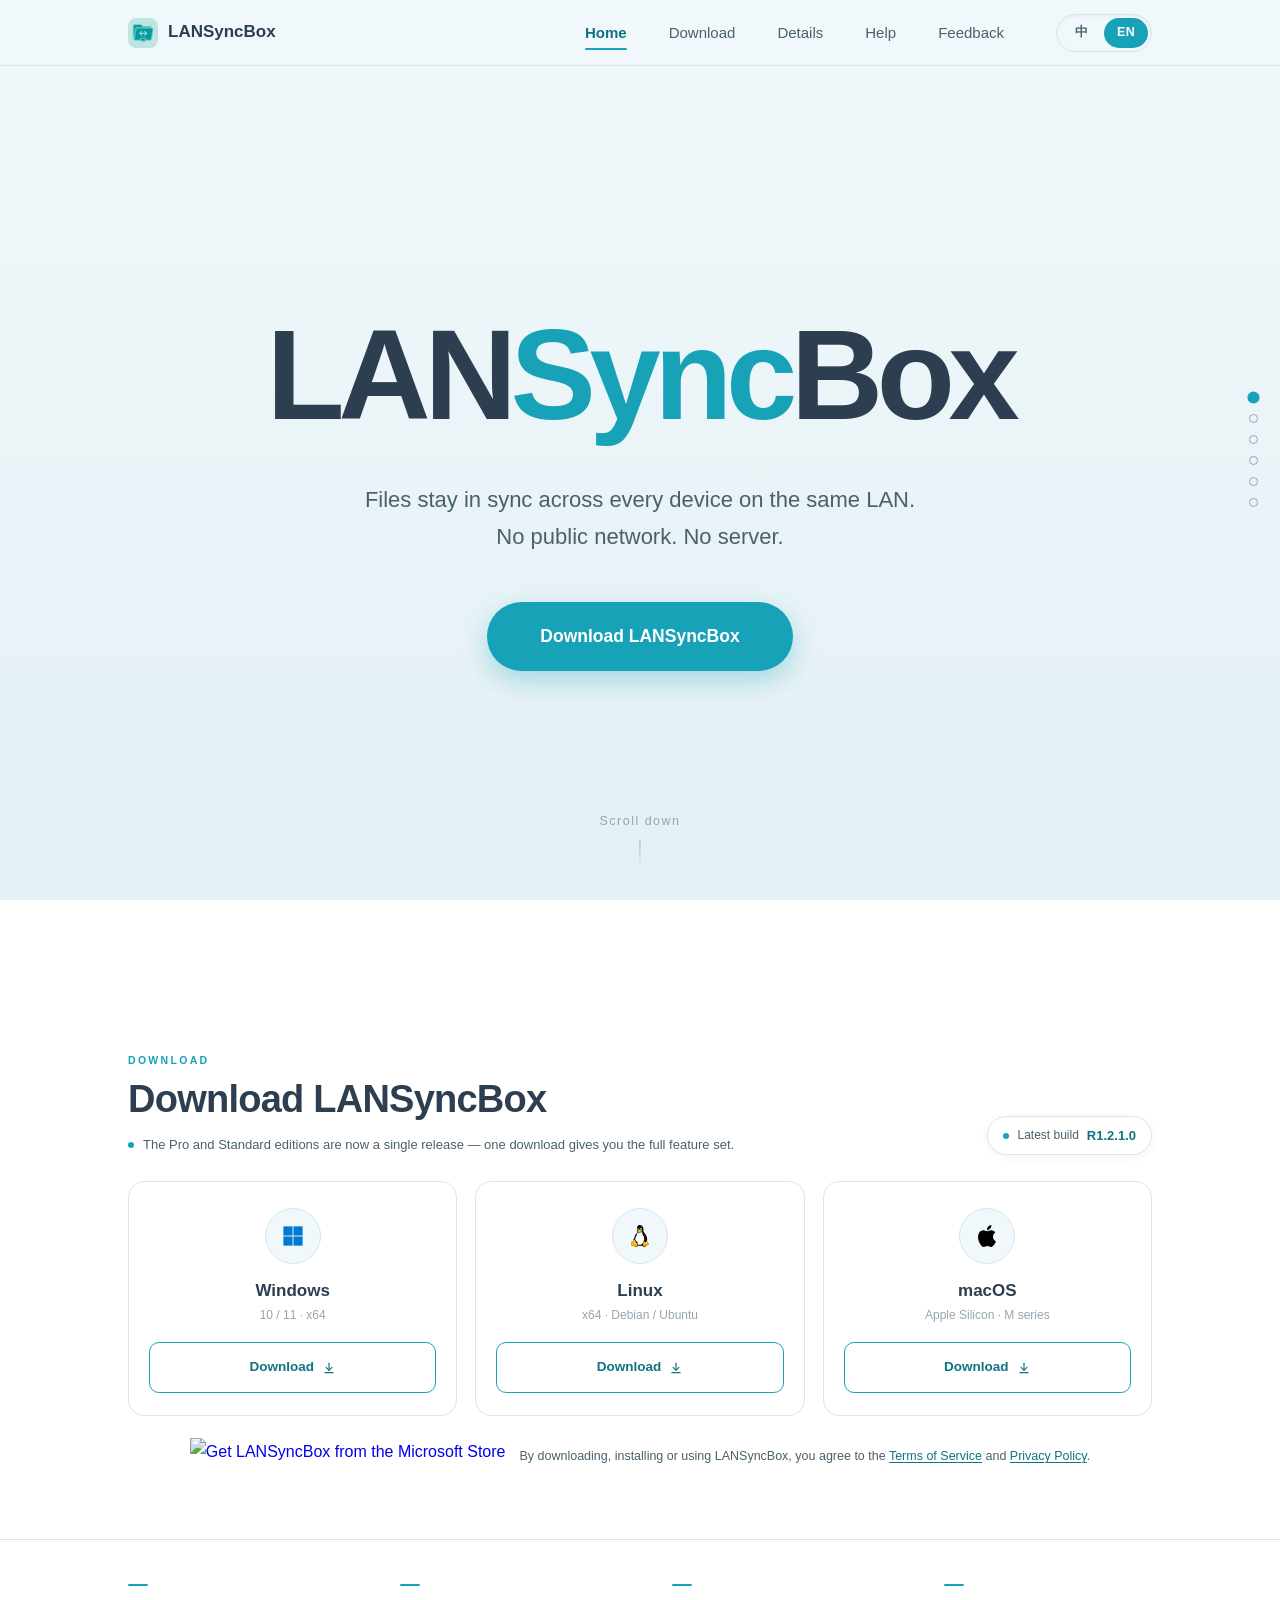
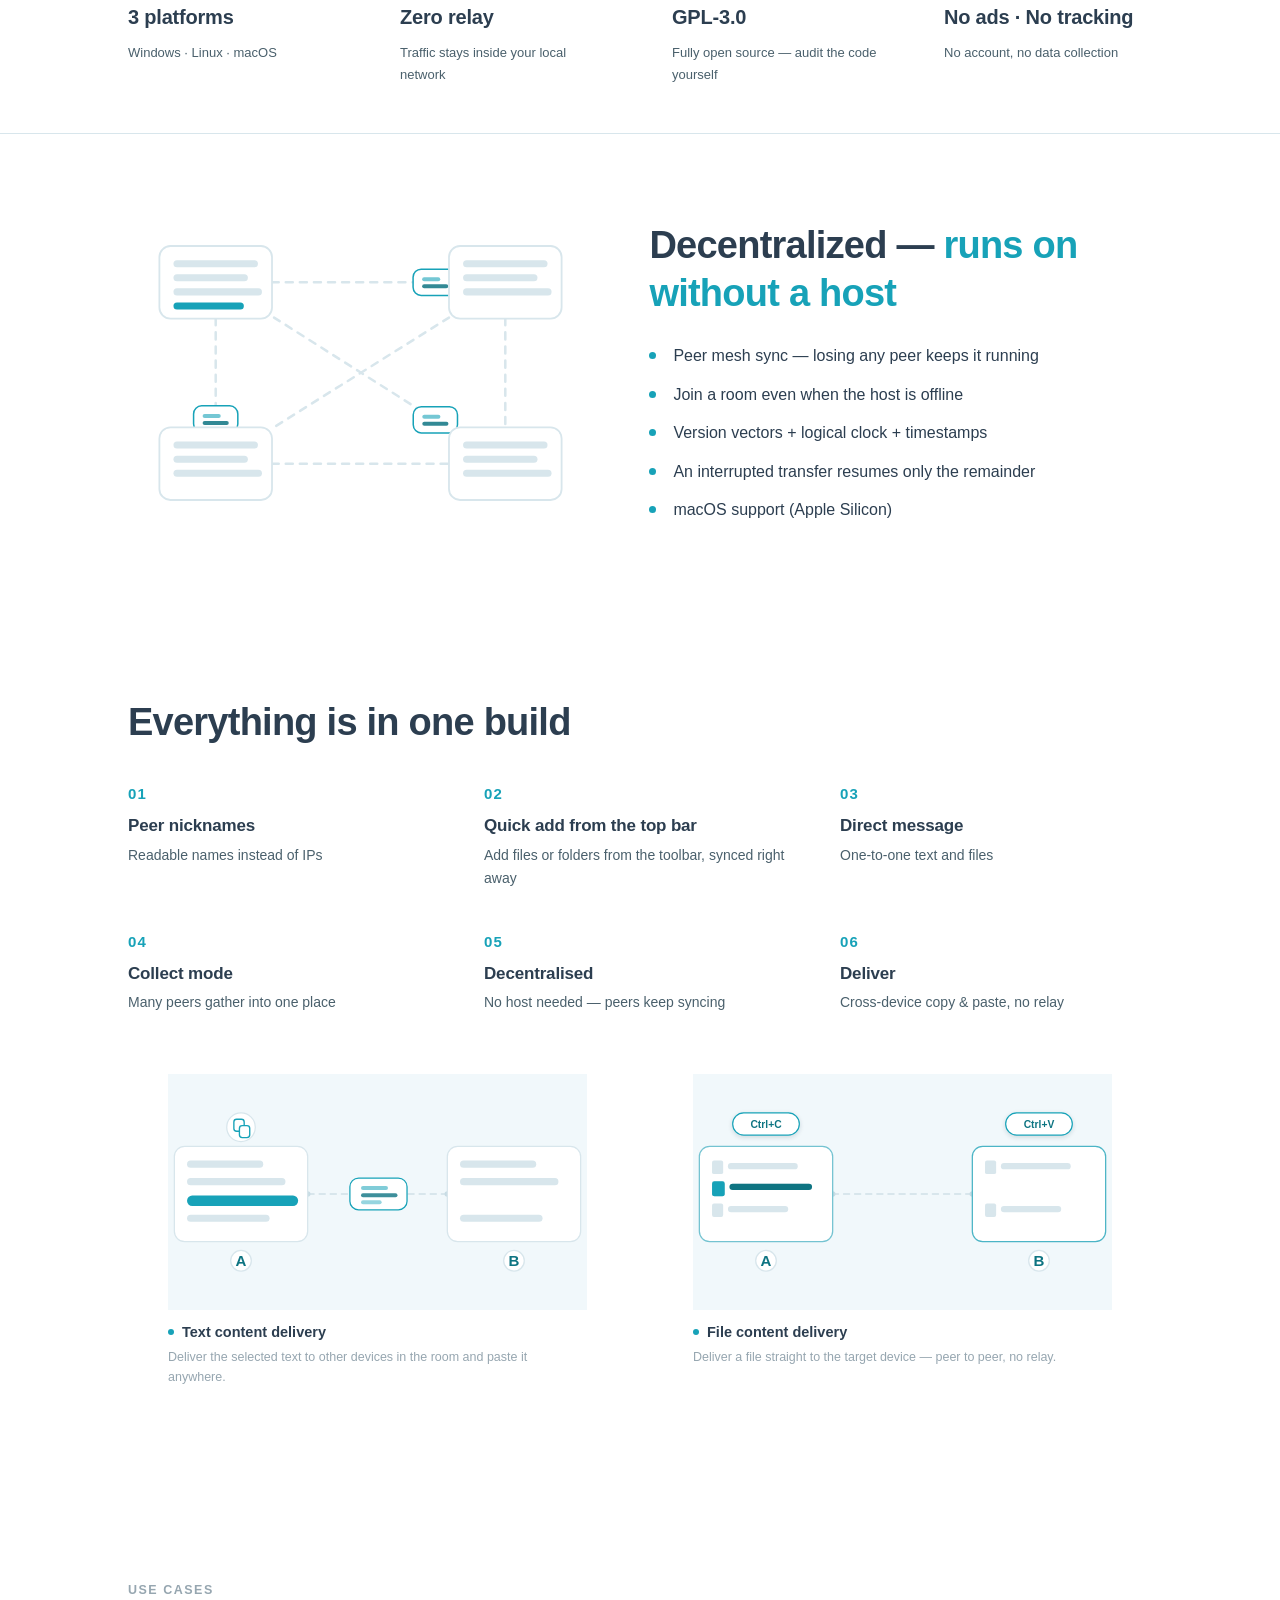
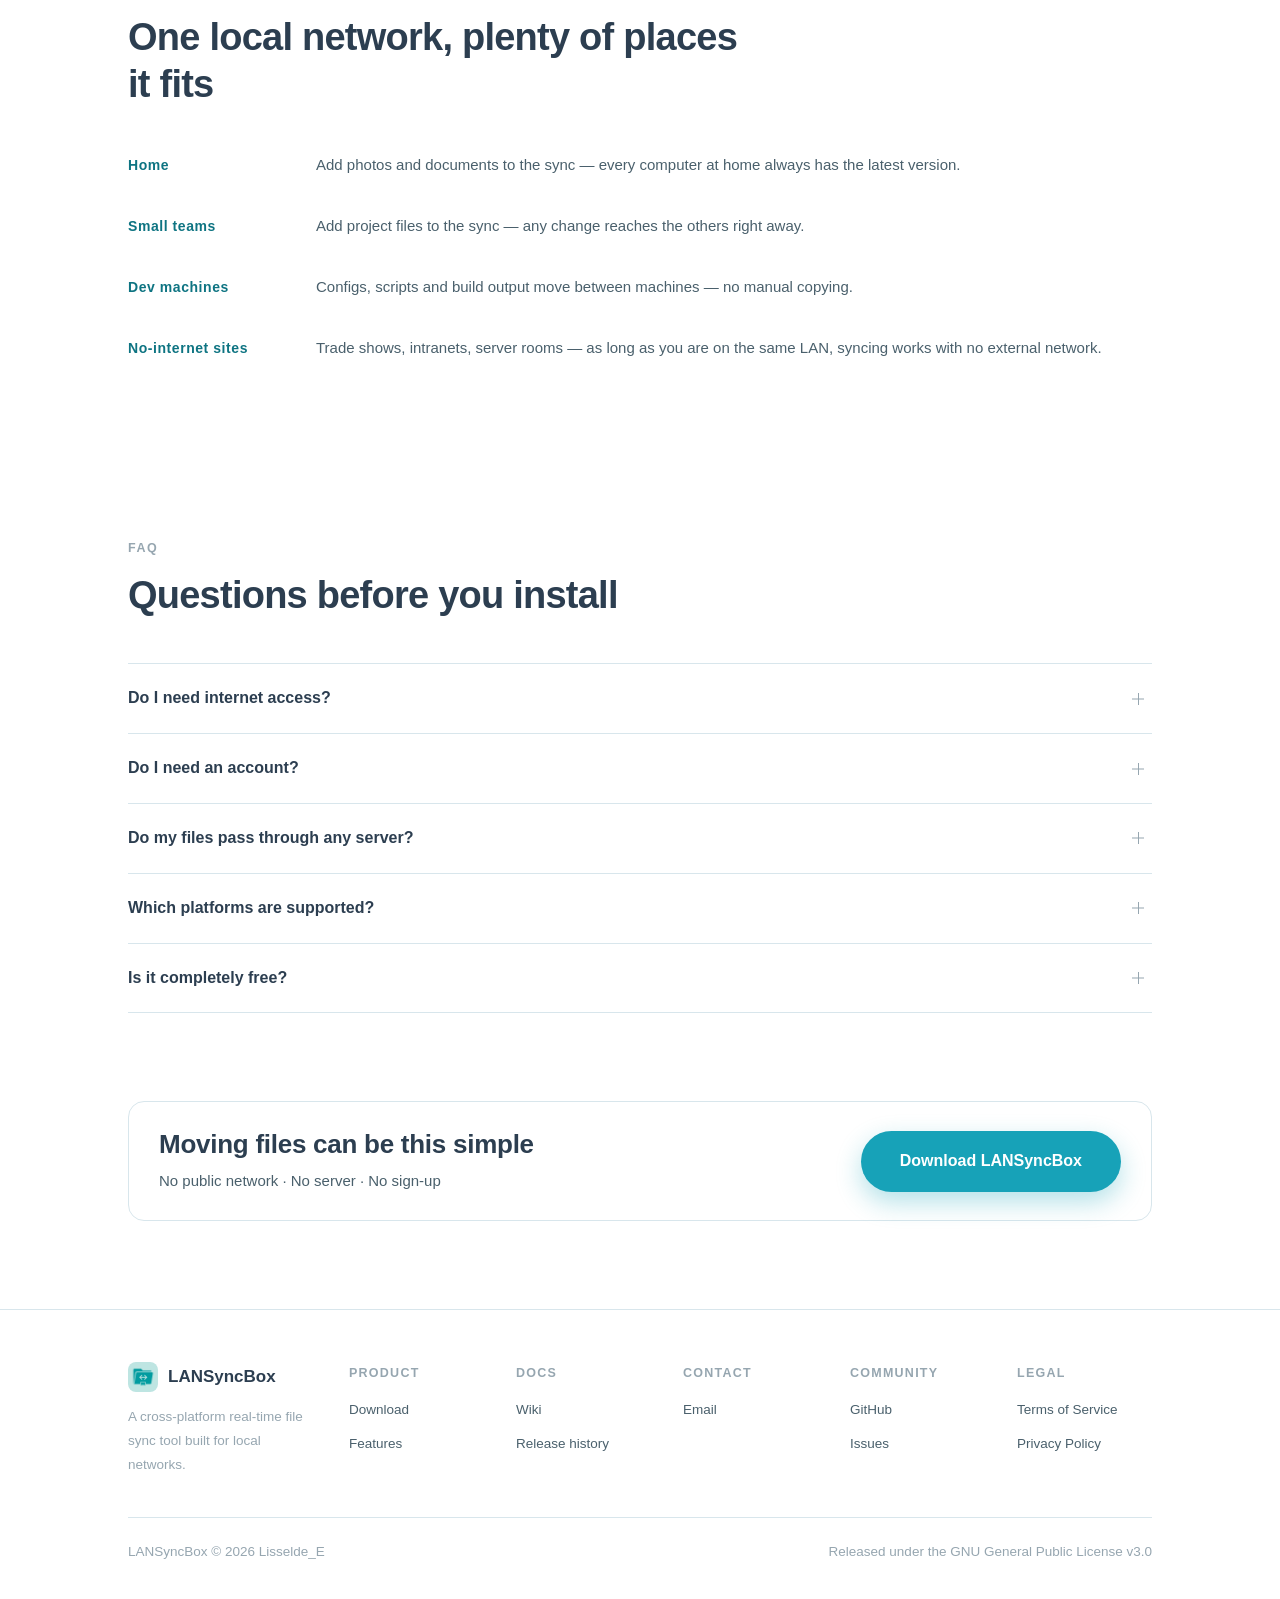
==== index.html @ 6b18f849 "26.11.2.1" ====
<!DOCTYPE html>
<html lang="zh-CN">
<head>
    <meta charset="UTF-8">
    <meta name="viewport" content="width=device-width, initial-scale=1.0">
    <title>LANSyncBox · 局域网文件实时同步工具</title>
    <meta name="description" content="LANSyncBox 是一款跨平台、专为局域网设计的文件实时同步工具。">
    <link rel="icon" href="assets/images/icon/lansyncbox.ico" type="image/x-icon">
    <link rel="stylesheet" href="assets/css/style.css?v=26.11.2.1">
    <script>
        // 单文件语言入口：?lang= > localStorage > 浏览器语言。
        // 只登记语言，不改地址栏、不做任何跳转 —— 一次请求直接出界面。
        (function () {
            var m = (window.location.search || '').match(/[?&]lang=(zh-cn|en)(?:&|$)/i);
            var lang = m ? m[1].toLowerCase() : '';
            if (!lang) { try { lang = localStorage.getItem('site-lang') || ''; } catch (e) { } }
            if (lang !== 'zh-cn' && lang !== 'en') {
                var nav = (navigator.language || navigator.userLanguage || '').toLowerCase();
                lang = nav.indexOf('zh') === 0 ? 'zh-cn' : 'en';
            }
            try { localStorage.setItem('site-lang', lang); } catch (e) { }
        })();
    </script>
    <noscript><style>
        /* 脚本不可用时加载层无法自行淡出，直接隐藏，避免整页被盖住（fail-open） */
        .page-loader { display: none !important; }
    </style></noscript>
    <style>
        /* ---------- 页面加载动画（自作者主页移植，配色改为本站） ---------- */
        .page-loader {
            position: fixed; top: 0; left: 0; width: 100%; height: 100%;
            background: linear-gradient(180deg, #F1F8FB 0%, #E4F0F4 100%);
            display: flex; flex-direction: column; align-items: center; justify-content: center;
            z-index: 9999;
            transition: opacity .4s ease, visibility .4s ease;
        }
        .page-loader.fade-out { opacity: 0; visibility: hidden; pointer-events: none; }
        /* 平行四边形扫描条 */
        .loader-scanner {
            width: 80px; height: 8px; background: #D8E6EC;
            transform: skewX(-20deg); border-radius: 2px;
            position: relative; overflow: hidden;
            box-shadow: 0 0 10px rgba(23, 162, 184, .12);
        }
        .loader-scanner::before {
            content: ''; position: absolute; top: 0; left: 0; width: 30%; height: 100%;
            background: linear-gradient(90deg, transparent 0%, #17A2B8 50%, transparent 100%);
            animation: loaderScan 1.2s ease-in-out infinite;
        }
        /* 拖尾线条 */
        .loader-trails { display: flex; gap: 4px; margin-top: 6px; transform: skewX(-20deg); }
        .loader-trail {
            width: 12px; height: 3px; background: #D8E6EC; border-radius: 1px;
            animation: loaderTrail 1.2s ease-in-out infinite;
        }
        .loader-trail:nth-child(1) { animation-delay: 0s; opacity: .3; }
        .loader-trail:nth-child(2) { animation-delay: .15s; opacity: .5; }
        .loader-trail:nth-child(3) { animation-delay: .3s; opacity: .7; }
        .loader-trail:nth-child(4) { animation-delay: .45s; opacity: .9; }
        @keyframes loaderScan { 0% { left: -30%; } 100% { left: 100%; } }
        @keyframes loaderTrail {
            0%, 100% { opacity: .2; background: #D8E6EC; }
            50% { opacity: 1; background: #17A2B8; }
        }
        .loader-text { margin-top: 1.2rem; font-size: .85rem; color: #96A6B0; letter-spacing: .08em; }
        @media (prefers-reduced-motion: reduce) {
            .loader-scanner::before, .loader-trail { animation: none; }
        }
    </style>
</head>
<body>

<!-- 页面加载动画 -->
<div class="page-loader" id="pageLoader">
    <div class="loader-scanner"></div>
    <div class="loader-trails">
        <div class="loader-trail"></div>
        <div class="loader-trail"></div>
        <div class="loader-trail"></div>
        <div class="loader-trail"></div>
    </div>
    <div class="loader-text" data-i18n="loading.default">加载中...</div>
</div>
<script>
    // 资源就绪或 1.8s 超时（先到者生效）即淡出；最少展示 350ms，避免一闪而过
    (function () {
        var el = document.getElementById('pageLoader');
        if (!el) return;
        var t0 = Date.now(), done = false;
        function hide() {
            if (done) return;
            done = true;
            window.setTimeout(function () {
                el.classList.add('fade-out');
                // 同步触发首屏逐层渐出：与加载层淡出重叠，避免加载层消失后出现空档
                document.documentElement.classList.add('hero-reveal');
                window.setTimeout(function () { el.style.display = 'none'; }, 460);
            }, Math.max(0, 350 - (Date.now() - t0)));
        }
        if (document.readyState === 'complete') hide();
        else {
            window.addEventListener('load', hide);
            window.setTimeout(hide, 1800);
        }
    })();
</script>

<!-- 顶栏 -->
<nav class="navbar">
    <div class="container">
        <a class="brand" href="#top">
            <img src="assets/images/icon/lansyncbox.png" alt="" width="30" height="30">
            <span>LANSyncBox</span>
        </a>
        <div class="tabs">
            <span class="tab-underline" aria-hidden="true"></span>
            <a class="tab active" href="#top" data-i18n="nav.home" data-nav="home">首页</a>
            <a class="tab" href="#download" data-i18n="nav.download" data-nav="download">下载</a>
            <a class="tab" href="#details" data-i18n="nav.details" data-nav="details">详情</a>
            <a class="tab" href="https://github.com/LisseldeE/LANSyncBox/wiki" target="_blank" rel="noopener" data-i18n="nav.help">帮助</a>
            <a class="tab" href="https://github.com/LisseldeE/LANSyncBox/issues" target="_blank" rel="noopener" data-i18n="nav.feedback">反馈</a>
        </div>
        <div class="lang" data-active="zh-cn" role="group" aria-label="语言 / Language">
            <span class="lang-slider" aria-hidden="true"></span>
            <button class="lang-option" type="button" data-lang="zh-cn" aria-pressed="false">中</button>
            <button class="lang-option" type="button" data-lang="en" aria-pressed="false">EN</button>
        </div>
    </div>
</nav>

<span id="top"></span>

<main>

<!-- ===== 第 1 屏 · 首屏 ===== -->
<section class="screen hero-min">
    <div class="container">
        <h1 class="title">LAN<span class="accent">Sync</span>Box</h1>
        <p class="tagline"><span data-i18n="hero.tagline.1">同一局域网内，文件实时同步到每一台设备。</span><br><span data-i18n="hero.tagline.2">无需公网，无需服务器。</span></p>
        <a class="btn btn-primary btn-lg" href="#download" data-i18n="hero.cta.download">下载 LANSyncBox</a>
    </div>
    <div class="scroll-hint" data-i18n="hero.scroll">向下滚动</div>
</section>

<!-- ===== 第 2 屏 · 下载 ===== -->
<section class="screen" id="download">
    <div class="container">
        <!-- 标题行：眉题 + 标题左对齐，右侧稳定版胶囊；下方三个平台各成一张卡 -->
        <div class="dl-head">
            <div>
                <p class="dl-eyebrow" data-i18n="dl.eyebrow">DOWNLOAD</p>
                <h2 class="headline" data-i18n="download.headline">下载 LANSyncBox</h2>
                <p class="dl-note" data-i18n="dl.merge.note">Pro 版与标准版已合并为同一版本，下载后即为完整功能。</p>
            </div>
            <span class="dl-chip"><span class="dot" aria-hidden="true"></span><span data-i18n="dl.channel">最新构建</span><b data-ver-num>R1.2.1.0</b></span>
        </div>

        <div class="dl-cards">
            <div class="dl-card">
                <span class="dl-card-ico" aria-hidden="true"><svg viewBox="0 0 24 24" width="22" height="22" aria-hidden="true"><rect x="1.5" y="1.5" width="10" height="10" fill="#0078D4"/><rect x="12.5" y="1.5" width="10" height="10" fill="#0078D4"/><rect x="1.5" y="12.5" width="10" height="10" fill="#0078D4"/><rect x="12.5" y="12.5" width="10" height="10" fill="#0078D4"/></svg></span>
                <span class="dl-os">Windows</span>
                <span class="dl-arch" data-i18n="dl.arch.win">10 / 11 · x64</span>
                <a class="dl-card-btn dl-btn" data-os="win"
                   href="https://github.com/LisseldeE/LANSyncBox/releases">
                    <span data-i18n="dl.download">下载</span><svg viewBox="0 0 24 24" width="14" height="14" aria-hidden="true" fill="none" stroke="currentColor" stroke-width="2" stroke-linecap="round" stroke-linejoin="round"><path d="M12 4v11"/><path d="M7 11l5 5 5-5"/><path d="M5 20h14"/></svg>
                </a>
            </div>

            <div class="dl-card">
                <span class="dl-card-ico" aria-hidden="true">
                    <img src="assets/images/icon/os-linux.svg" alt="" width="19" height="22">
                </span>
                <span class="dl-os">Linux</span>
                <span class="dl-arch" data-i18n="dl.arch.linux">x64 · Debian / Ubuntu</span>
                <a class="dl-card-btn dl-btn" data-os="linux"
                   href="https://github.com/LisseldeE/LANSyncBox/releases">
                    <span data-i18n="dl.download">下载</span><svg viewBox="0 0 24 24" width="14" height="14" aria-hidden="true" fill="none" stroke="currentColor" stroke-width="2" stroke-linecap="round" stroke-linejoin="round"><path d="M12 4v11"/><path d="M7 11l5 5 5-5"/><path d="M5 20h14"/></svg>
                </a>
            </div>

            <div class="dl-card">
                <span class="dl-card-ico" aria-hidden="true">
                    <svg viewBox="0 0 24 24" width="22" height="22" aria-hidden="true"><path d="M12.152 6.896c-.948 0-2.415-1.078-3.96-1.04-2.04.027-3.91 1.183-4.961 3.014-2.117 3.675-.546 9.103 1.519 12.09 1.013 1.454 2.208 3.09 3.792 3.039 1.52-.065 2.09-.987 3.935-.987 1.831 0 2.35.987 3.96.948 1.637-.026 2.676-1.48 3.676-2.948 1.156-1.688 1.636-3.325 1.662-3.415-.039-.013-3.182-1.221-3.22-4.857-.026-3.04 2.48-4.494 2.597-4.559-1.429-2.09-3.623-2.324-4.39-2.376-2-.156-3.675 1.09-4.61 1.09zM15.53 3.83c.843-1.012 1.4-2.427 1.245-3.83-1.207.052-2.662.805-3.532 1.818-.78.896-1.454 2.338-1.273 3.714 1.338.104 2.715-.688 3.559-1.701" fill="#000"/></svg>
                </span>
                <span class="dl-os">macOS</span>
                <span class="dl-arch" data-i18n="dl.arch.mac">Apple Silicon · M 系列</span>
                <a class="dl-card-btn dl-btn" data-os="mac"
                   href="https://github.com/LisseldeE/LANSyncBox/releases">
                    <span data-i18n="dl.download">下载</span><svg viewBox="0 0 24 24" width="14" height="14" aria-hidden="true" fill="none" stroke="currentColor" stroke-width="2" stroke-linecap="round" stroke-linejoin="round"><path d="M12 4v11"/><path d="M7 11l5 5 5-5"/><path d="M5 20h14"/></svg>
                </a>
            </div>

            <!-- 渠道与协议：卡片下方单独一行，始终显示 -->
            <div class="dl-store-row">
                <a class="dl-store" target="_blank" rel="noopener"
                   href="https://apps.microsoft.com/detail/9n4g6w3rm3q6?referrer=appbadge&amp;mode=full">
                    <img class="dl-ms-badge" data-i18n-src="dl.store.badge"
                         src="https://get.microsoft.com/images/zh-cn%20light.svg"
                         alt="从 Microsoft Store 获取 LANSyncBox" data-i18n-alt="dl.store.alt"
                         height="38">
                </a>
                <p class="dl-consent"><span data-i18n="dl.consent.pre">下载、安装或使用即表示您同意</span><a href="terms.html" data-i18n="dl.consent.terms">《用户协议》</a><span data-i18n="dl.consent.and">与</span><a href="privacy.html" data-i18n="dl.consent.privacy">《隐私政策》</a><span data-i18n="dl.consent.end">。</span></p>
            </div>
        </div>
    </div>

    <!-- 信任行：并进下载屏、贴屏底；无外框，仅上下通栏细线 + 每项 accent 短线 -->
    <div class="trust-band">
        <div class="container">
            <ul class="trust-row">
                <li><b data-i18n="trust.p1.title">3 个平台</b><span data-i18n="trust.p1.desc">Windows · Linux · macOS</span></li>
                <li><b data-i18n="trust.p2.title">0 次公网中转</b><span data-i18n="trust.p2.desc">数据全程留在局域网内</span></li>
                <li><b data-i18n="trust.p3.title">GPL-3.0</b><span data-i18n="trust.p3.desc">完全开源，代码可自行审计</span></li>
                <li><b data-i18n="trust.p4.title">无广告 · 无追踪</b><span data-i18n="trust.p4.desc">不注册账号，不采集任何数据</span></li>
            </ul>
        </div>
    </div>
</section>

<section class="screen" id="details">
    <div class="container split flip">
        <div class="split-text">
            <h2 class="headline"><span data-i18n="pro.headline.pre">去中心化，</span><span class="accent" data-i18n="pro.headline.acc">没有主机也不停</span></h2>
            <ul class="blist">
                <li data-i18n="pro.b1">对等网状同步，断谁都不停</li>
                <li data-i18n="pro.b2">无需主机在线即可入房</li>
                <li data-i18n="pro.b3">版本向量 + 逻辑钟 + 时间戳</li>
                <li data-i18n="pro.b4">中断只续发剩余部分</li>
                <li data-i18n="pro.b5">支持 macOS（Apple Silicon）</li>
            </ul>
        </div>
        <div class="split-media">
            <div class="shot is-bare">
                <img src="assets/images/svg/sync-mesh.svg" alt="同步示意" data-i18n-alt="pro.diagram.alt">
            </div>
        </div>
    </div>
</section>

<!-- ===== 第 5 屏 · 完整能力 ===== -->
<section class="screen">
    <div class="container">
        <h2 class="headline" style="margin-bottom:34px" data-i18n="tiles.headline">完整能力都在这里</h2>
        <div class="tiles">
            <div class="tile">
                <div class="tile-ico">01</div>
                <h3 data-i18n="tiles.t1.title">端昵称</h3>
                <p data-i18n="tiles.t1.desc">可读昵称取代 IP</p>
            </div>
            <div class="tile">
                <div class="tile-ico">02</div>
                <h3 data-i18n="tiles.t2.title">屏幕顶部快捷添加</h3>
                <p data-i18n="tiles.t2.desc">工具条一键添加，立即纳入同步</p>
            </div>
            <div class="tile">
                <div class="tile-ico">03</div>
                <h3 data-i18n="tiles.t4.title">私信</h3>
                <p data-i18n="tiles.t4.desc">一对一文本与文件</p>
            </div>
            <div class="tile">
                <div class="tile-ico">04</div>
                <h3 data-i18n="tiles.t5.title">收集模式</h3>
                <p data-i18n="tiles.t5.desc">多人汇总到一处</p>
            </div>
            <div class="tile">
                <div class="tile-ico">05</div>
                <h3 data-i18n="tiles.t6.title">去中心化</h3>
                <p data-i18n="tiles.t6.desc">无主机也能互相同步</p>
            </div>
            <div class="tile">
                <div class="tile-ico">06</div>
                <h3 data-i18n="tiles.t7.title">投递</h3>
                <p data-i18n="tiles.t7.desc">跨设备复制粘贴，不经中继</p>
            </div>
        </div>
        <!-- 投递演示：紧接在 06 投递条目下方 -->
        <div class="demos" style="margin-top:44px">
            <figure class="demo">
                <img src="assets/images/svg/deliver-text.svg" alt="文本内容投递" data-i18n-alt="demos.d3.cap" loading="lazy">
                <figcaption>
                    <b data-i18n="demos.d3.cap">文本内容投递</b>
                    <span data-i18n="demos.d3.desc">把选中的文本投递给房间内其他设备，跨设备粘贴即用。</span>
                </figcaption>
            </figure>
            <figure class="demo">
                <img src="assets/images/svg/deliver-file.svg" alt="文件内容投递" data-i18n-alt="demos.d4.cap" loading="lazy">
                <figcaption>
                    <b data-i18n="demos.d4.cap">文件内容投递</b>
                    <span data-i18n="demos.d4.desc">把文件直接投递到目标设备，点对点传输，不经过中继。</span>
                </figcaption>
            </figure>
        </div>
    </div>
</section>

<!-- ===== 使用场景：去框、去行间线，靠留白分行 ===== -->
<section class="screen">
    <div class="container">
        <div class="sec-head">
            <p class="kicker" data-i18n="cases.kicker">使用场景</p>
            <h2 class="headline" data-i18n="cases.headline">同一个局域网，就有很多用得上的地方</h2>
        </div>
        <div class="scene-list">
            <div class="scene-row">
                <b data-i18n="cases.s1.label">家庭</b>
                <p data-i18n="cases.s1.desc">把照片、文档加进同步，家里几台电脑随时都是最新版。</p>
            </div>
            <div class="scene-row">
                <b data-i18n="cases.s2.label">小团队</b>
                <p data-i18n="cases.s2.desc">把项目资料加进同步，谁的改动其余人立刻同步到位。</p>
            </div>
            <div class="scene-row">
                <b data-i18n="cases.s3.label">开发机</b>
                <p data-i18n="cases.s3.desc">配置、脚本、构建产物在多台机器间流转，不必手动搬运。</p>
            </div>
            <div class="scene-row">
                <b data-i18n="cases.s4.label">无网现场</b>
                <p data-i18n="cases.s4.desc">展会、内网、机房等没有外网的场合，只要在同一局域网内就能同步。</p>
            </div>
        </div>
    </div>
</section>

<!-- ===== 常见问题：去外框，仅通栏细线分行 ===== -->
<section class="screen">
    <div class="container">
        <div class="sec-head">
            <p class="kicker" data-i18n="faq.kicker">常见问题</p>
            <h2 class="headline" data-i18n="faq.headline">装上之前，你可能想问的</h2>
        </div>
        <div class="faq">
            <details>
                <summary data-i18n="faq.q1">需要联网吗？</summary>
                <div class="ans" data-i18n="faq.a1">不需要外部网络。只要设备连在同一个局域网内（同一路由器下的 Wi-Fi 或有线网络）就能同步。</div>
            </details>
            <details>
                <summary data-i18n="faq.q2">需要注册账号吗？</summary>
                <div class="ans" data-i18n="faq.a2">不需要。下载安装后即可使用，没有账号体系，也不需要手机号或邮箱。</div>
            </details>
            <details>
                <summary data-i18n="faq.q3">我的文件会经过你们的服务器吗？</summary>
                <div class="ans" data-i18n="faq.a3">不会。数据全程在局域网内点对点传输，我们不运营任何中转服务器，也不采集文件内容。</div>
            </details>
            <details>
                <summary data-i18n="faq.q4">支持哪些平台？</summary>
                <div class="ans" data-i18n="faq.a4">支持 Windows、Linux 与 macOS（Apple Silicon）。移动端与更多平台会陆续补齐。</div>
            </details>
            <details>
                <summary data-i18n="faq.q6">完全免费吗？</summary>
                <div class="ans" data-i18n="faq.a6">是。GNU GPL v3.0 开源，无广告、无内购、不做数据追踪；代码可在 GitHub 上自行审计。</div>
            </details>
        </div>
    </div>
</section>

<!-- ===== 收尾 · 单行横带 ===== -->
<section class="outro">
    <div class="container">
        <div class="band">
            <div class="txt">
                <h2 data-i18n="outro.headline">文件流动还可以如此简单</h2>
                <p data-i18n="outro.sub">无需公网 · 无需服务器 · 无需注册</p>
            </div>
            <a class="btn btn-primary" href="#download" data-i18n="outro.cta">下载 LANSyncBox</a>
        </div>
    </div>
</section>

</main>

<footer class="footer">
    <div class="container">
        <div class="footer-cols">
            <div class="footer-brand">
                <a class="brand" href="#top">
                    <img src="assets/images/icon/lansyncbox.png" alt="" width="30" height="30">
                    <span>LANSyncBox</span>
                </a>
                <p data-i18n="footer.brand.desc">一款为局域网设计的跨平台文件实时同步工具。</p>
            </div>
            <div>
                <h4 data-i18n="footer.col.product">产品</h4>
                <ul>
                    <li><a href="#download" data-i18n="footer.link.download">下载</a></li>
                    <li><a href="#details" data-i18n="footer.link.details">功能详情</a></li>
                </ul>
            </div>
            <div>
                <h4 data-i18n="footer.col.docs">文档</h4>
                <ul>
                    <li><a href="https://github.com/LisseldeE/LANSyncBox/wiki" target="_blank" rel="noopener" data-i18n="footer.link.wiki">Wiki 文档</a></li>
                    <li><a href="https://github.com/LisseldeE/LANSyncBox/releases" target="_blank" rel="noopener" data-i18n="footer.link.changelog">更新历史</a></li>
                </ul>
            </div>
            <div>
                <h4 data-i18n="footer.col.contact">联系</h4>
                <ul>
                    <li><a href="mailto:Lisselde.E@outlook.com" data-i18n="footer.link.email">邮箱</a></li>
                </ul>
            </div>
            <div>
                <h4 data-i18n="footer.col.community">社区</h4>
                <ul>
                    <li><a href="https://github.com/LisseldeE/LANSyncBox" target="_blank" rel="noopener">GitHub</a></li>
                    <li><a href="https://github.com/LisseldeE/LANSyncBox/issues" target="_blank" rel="noopener" data-i18n="footer.link.issues">问题反馈</a></li>
                </ul>
            </div>
            <div>
                <h4 data-i18n="footer.col.legal">法律</h4>
                <ul>
                    <li><a href="terms.html" data-i18n="footer.link.terms">用户协议</a></li>
                    <li><a href="privacy.html" data-i18n="footer.link.privacy">隐私政策</a></li>
                </ul>
            </div>
        </div>
        <div class="footer-bottom">
            <span>LANSyncBox © 2026 Lisselde_E</span>
            <span data-i18n="footer.license.note">基于 GNU General Public License v3.0 开源</span>
        </div>
    </div>
</footer>

<div class="dots" id="dots"></div>

<script src="assets/js/i18n.js?v=26.11.2.1"></script>
<script src="assets/js/main.js?v=26.11.2.1"></script>
</body>
</html>
---- assets/css/style.css ----
/* ============================================================
   LANSyncBox 官网 · 站点样式
   由 temp/web-preview/base.css 与 3.html 的 <style> 合并而成。
   配色（取自既有构建常量，勿改）：
     焦点色 #17A2B8 · 深青 #0E7482 · 浅青 #DEF0F4
     主文字 #2C3E50 · 副文字 #4A606C · 弱文字 #96A6B0
     背景 #F1F8FB → #E4F0F4 · 描边 #D8E6EC
   ============================================================ */

:root {
    --accent: #17A2B8;
    --accent-dark: #0E7482;
    --accent-soft: #DEF0F4;
    --dark: #2C3E50;
    --sub: #4A606C;
    --faint: #96A6B0;
    --bg-top: #F1F8FB;
    --bg-bot: #E4F0F4;
    --line: #D8E6EC;
    --white: #FFFFFF;
    --grey: #6C757D;

    --radius: 14px;
    --radius-lg: 20px;
    --shadow-sm: 0 2px 8px rgba(44, 62, 80, .06);
    --shadow: 0 12px 32px rgba(44, 62, 80, .10);
    --shadow-lg: 0 24px 60px rgba(44, 62, 80, .14);

    --nav-h: 66px;
    --maxw: 1080px;

    --font: 'Segoe UI', -apple-system, BlinkMacSystemFont, 'PingFang SC',
        'Microsoft YaHei', 'Hiragino Sans GB', sans-serif;
}

* { box-sizing: border-box; }

html {
    scroll-behavior: smooth;
    /* 本项目不启用 CSS 吸附：整屏吸附会连带把详情区与页脚吸住，
       导致内容滚不到，故一律使用普通滚动 */
    scroll-padding-top: var(--nav-h);
    /* 关闭滚动锚定：屏内内容高度变化（如切换下载版本）时不自动挪动视口 */
    overflow-anchor: none;
}

body {
    margin: 0;
    color: var(--dark);
    font-family: var(--font);
    font-size: 16px;
    line-height: 1.8;
    background: linear-gradient(180deg, var(--bg-top) 0%, var(--bg-bot) 100%);
    background-attachment: fixed;
    -webkit-font-smoothing: antialiased;
}

img { max-width: 100%; display: block; }
h1, h2, h3 { margin: 0; line-height: 1.25; font-weight: 700; letter-spacing: -.01em; }
p { margin: 0; }

.container { width: 100%; max-width: var(--maxw); margin: 0 auto; padding: 0 28px; }

/* ---------- 顶栏 ---------- */
.navbar {
    position: sticky; top: 0; z-index: 50;
    height: var(--nav-h);
    display: flex; align-items: center;
    background: rgba(241, 248, 251, .86);
    backdrop-filter: blur(14px);
    border-bottom: 1px solid var(--line);
}
.navbar .container { display: flex; align-items: center; gap: 20px; }
.brand { display: flex; align-items: center; gap: 10px; text-decoration: none; color: var(--dark); font-weight: 700; font-size: 17px; }
.brand img { width: 30px; height: 30px; border-radius: 8px; }

.tabs { position: relative; margin-left: auto; display: flex; align-items: center; gap: 6px; }
.tab {
    padding: 8px 18px; border-radius: 999px;
    color: var(--sub); font-size: 15px; text-decoration: none;
    transition: color .2s ease;
}
.tab:hover { color: var(--dark); }
.tab.active { color: var(--accent-dark); font-weight: 600; }

/* 顶栏选中态：文字下方短线指示条 —— 宽度取标签文字宽，位置随选中标签移动。
   位移与宽度都走语言/版本气泡那条同款 q 弹曲线，切换时可弹 */
.tab-underline {
    position: absolute; left: 0; bottom: 4px;
    width: 0; height: 2px; border-radius: 2px;
    background: var(--accent);
    transition: transform .38s cubic-bezier(.34, 1.35, .5, 1),
                width .38s cubic-bezier(.34, 1.35, .5, 1);
    will-change: transform, width;
}

/* ---------- 语言切换：中 / EN 双段滑块 ---------- */
.lang {
    --opt-w: 44px;
    --pad: 3px;
    position: relative; display: inline-flex; align-items: center;
    margin-left: 14px; padding: var(--pad);
    background: var(--bg-top); border: 1px solid var(--line);
    border-radius: 999px;
    box-shadow: inset 0 1px 3px rgba(44, 62, 80, .07);
}
.lang-slider {
    position: absolute; top: var(--pad); left: var(--pad); bottom: var(--pad);
    width: var(--opt-w);
    border-radius: 999px;
    background: var(--accent);
    transition: transform .38s cubic-bezier(.34, 1.35, .5, 1);
    will-change: transform;
}
.lang[data-active="en"] .lang-slider { transform: translateX(var(--opt-w)); }
.lang-option {
    position: relative; z-index: 1;
    width: var(--opt-w); height: 30px;
    display: inline-flex; align-items: center; justify-content: center;
    border: 0; background: transparent; cursor: pointer;
    font: inherit; font-size: 12.5px; font-weight: 700; line-height: 1; letter-spacing: .02em;
    color: var(--sub); border-radius: 999px;
    transition: color .2s ease;
    -webkit-tap-highlight-color: transparent;
}
.lang-option:hover { color: var(--dark); }
.lang-option.active { color: #fff; }
.lang-option:focus-visible { outline: 2px solid var(--accent-dark); outline-offset: 3px; }

/* 切换语言：仅声明过 i18n 的文案做柔和交叉淡入，页面不整体变暗 */
[data-i18n] { transition: opacity .16s ease; }
body.i18n-switching [data-i18n] { opacity: .16; }

@media (prefers-reduced-motion: reduce) {
    .lang-slider,
    .lang-option,
    [data-i18n] { transition: none; }
    body.i18n-switching [data-i18n] { opacity: 1; }
}

/* ---------- 分段 ---------- */
.seg { padding: 110px 0; }
.seg-hero { min-height: calc(100vh - var(--nav-h)); display: flex; align-items: center; padding: 80px 0; }
.seg-tight { padding: 88px 0; }
.divider { height: 1px; background: var(--line); max-width: var(--maxw); margin: 0 auto; }

/* ---------- 文案 ---------- */
.eyebrow {
    display: inline-flex; align-items: center; gap: 8px;
    background: var(--white); border: 1px solid var(--line);
    color: var(--accent-dark); font-size: 13px; font-weight: 600;
    padding: 6px 16px; border-radius: 999px;
    box-shadow: var(--shadow-sm);
}
.eyebrow .dot { width: 7px; height: 7px; border-radius: 50%; background: var(--accent); }

.title {
    font-size: clamp(46px, 7.6vw, 92px);
    letter-spacing: -.035em;
    color: var(--dark);
}
.title .accent { color: var(--accent); }

.tagline {
    font-size: clamp(17px, 2vw, 22px);
    color: var(--sub);
    line-height: 1.7;
    font-weight: 400;
}
.lede { color: var(--sub); font-size: 16.5px; }

.section-title { font-size: 30px; }
.section-title .accent { color: var(--accent); }
.section-sub { color: var(--faint); font-size: 15px; margin-top: 10px; }

/* ---------- 按钮 ---------- */
.btn {
    display: inline-flex; align-items: center; gap: 10px;
    padding: 15px 38px; border-radius: 999px;
    font-size: 16px; font-weight: 600; text-decoration: none;
    border: 1px solid transparent; cursor: pointer;
    transition: transform .18s ease, box-shadow .18s ease, background .18s ease;
}
.btn-primary { background: var(--accent); color: #fff; box-shadow: 0 10px 26px rgba(23, 162, 184, .32); }
.btn-primary:hover { background: var(--accent-dark); transform: translateY(-2px); box-shadow: 0 16px 34px rgba(23, 162, 184, .38); }
.btn-ghost { background: var(--white); color: var(--dark); border-color: var(--line); box-shadow: var(--shadow-sm); }
.btn-ghost:hover { border-color: var(--accent); color: var(--accent-dark); transform: translateY(-2px); }
.btn-lg { padding: 18px 52px; font-size: 17.5px; }
.btn-sm { padding: 10px 22px; font-size: 14px; }

/* ---------- 卡片 ---------- */
.cards { display: grid; gap: 20px; }
.cards-2 { grid-template-columns: repeat(2, 1fr); }
.cards-3 { grid-template-columns: repeat(3, 1fr); }
.cards-4 { grid-template-columns: repeat(4, 1fr); }

.card {
    background: var(--white);
    border: 1px solid var(--line);
    border-radius: var(--radius-lg);
    padding: 26px;
    box-shadow: var(--shadow-sm);
    transition: transform .2s ease, box-shadow .2s ease, border-color .2s ease;
}
.card:hover { transform: translateY(-4px); box-shadow: var(--shadow); border-color: #C6DDE5; }
.card-ico {
    width: 42px; height: 42px; border-radius: 12px;
    background: var(--accent-soft); color: var(--accent-dark);
    display: flex; align-items: center; justify-content: center;
    font-size: 19px; font-weight: 700; margin-bottom: 16px;
}
.card h3 { font-size: 17.5px; }
.card p { color: var(--sub); font-size: 15px; margin-top: 9px; }

/* ---------- 截图 ---------- */
.shot {
    border-radius: var(--radius-lg);
    border: 1px solid var(--line);
    box-shadow: var(--shadow);
    overflow: hidden;
    background: var(--white);
}
.shot img { width: 100%; }

/* 示意图不套卡片外框：描边留 1px 透明以与相邻卡片同宽，
   去掉底色与投影后直接落在页面背景上（SVG 本身已不铺底色） */
.shot.is-bare { border-color: transparent; box-shadow: none; background: transparent; }

/* ---------- 下载区：底部官方徽章行 ---------- */
.dl-foot {
    display: flex; flex-wrap: wrap; align-items: center; gap: 12px;
    margin-top: 16px;   /* 紧跟下载清单下方，不贴底 */
}

/* ---------- 下载区：下载即视为同意的条款提示（链接指向用户协议与隐私政策） ---------- */
.dl-consent {
    margin-top: 10px;
    text-align: center;
    color: var(--sub); font-size: 12.5px; line-height: 1.7;
}
.dl-consent a {
    color: var(--accent-dark); text-decoration: underline; text-underline-offset: 2px;
}
.dl-consent a:hover { color: var(--dark); }

/* ---------- 收尾横带：左文案 · 右下载按钮 ---------- */
.outro { padding: 0 0 88px; }
.outro .band {
    display: flex; align-items: center; gap: 34px; flex-wrap: wrap;
    background: var(--white); border: 1px solid var(--line);
    border-radius: 16px; padding: 26px 30px;
}
.outro .txt { flex: 1; min-width: 240px; }
.outro h2 { font-size: clamp(20px, 2.4vw, 26px); }
.outro p { color: var(--sub); font-size: 15px; margin-top: 6px; }
.outro .btn { flex: none; }

/* ---------- 信任行：全宽带，无外框（仅上下通栏细线 + 每项 accent 短线） ---------- */
/* 信任行并进下载屏：下载内容在剩余空间内居中（整体上移），信任行贴屏底 */
.screen#download { padding-bottom: 0; }
.screen#download > .container { flex: 1; display: flex; flex-direction: column; justify-content: center; }
.screen#download > .trust-band { flex: none; }
.trust-band {
    padding: 44px 0 48px;
    border-top: 1px solid var(--line);
    border-bottom: 1px solid var(--line);
}
.trust-row {
    list-style: none; margin: 0; padding: 0;
    display: flex; flex-wrap: wrap; gap: clamp(28px, 5vw, 64px);
}
.trust-row li { position: relative; flex: 1 1 200px; min-width: 180px; padding-top: 15px; }
.trust-row li::before {
    content: ''; position: absolute; top: 0; left: 0;
    width: 20px; height: 2px; border-radius: 2px; background: var(--accent);
}
.trust-row b { display: block; font-size: 20px; font-weight: 700; color: var(--dark); letter-spacing: -.01em; }
.trust-row span { display: block; margin-top: 7px; font-size: 13px; line-height: 1.65; color: var(--sub); }

/* ---------- 分段标题头（使用场景 / 常见问题） ---------- */
.sec-head { max-width: 640px; margin-bottom: 44px; }
.kicker {
    font-size: 12.5px; font-weight: 700; letter-spacing: .12em;
    text-transform: uppercase; color: var(--faint); margin-bottom: 12px;
}

/* ---------- 使用场景：去框、去行间线，靠留白分行 ---------- */
.scene-list { display: grid; row-gap: 36px; }
.scene-row { display: grid; grid-template-columns: minmax(130px, 148px) 1fr; column-gap: 40px; }
.scene-row b { font-size: 14px; font-weight: 600; color: var(--accent-dark); letter-spacing: .04em; }
/* 不给 max-width：说明文字铺满自身那一栏，空间足够时不提前折行（与 .faq .ans 同口径） */
.scene-row p { font-size: 15px; line-height: 1.65; color: var(--sub); }

/* ---------- 常见问题：去外框，仅通栏细线分行；标记由两条 1px 线拼成 +/− ---------- */
.faq { border-top: 1px solid var(--line); }
.faq details { border-bottom: 1px solid var(--line); }
.faq summary {
    list-style: none; cursor: pointer; position: relative;
    padding: 20px 44px 20px 0;
    font-size: 16px; font-weight: 600; color: var(--dark);
    transition: color .2s ease;
}
.faq summary::-webkit-details-marker { display: none; }
.faq summary::before,
.faq summary::after {
    content: ''; position: absolute; top: 50%; background: var(--faint);
    transition: transform .2s ease, background .2s ease;
}
.faq summary::before { right: 8px; width: 12px; height: 1px; transform: translateY(-50%); }
.faq summary::after { right: 13px; width: 1px; height: 12px; transform: translateY(-50%); }
.faq details[open] summary::after { transform: translateY(-50%) rotate(90deg); }
/* 收起动画进行中：open 尚未移除，但 +/− 标记要先翻回「+」 */
.faq details.closing summary::after { transform: translateY(-50%) rotate(0deg); }
.faq summary:hover { color: var(--accent-dark); }
.faq summary:hover::before,
.faq summary:hover::after { background: var(--accent); }
/* overflow:hidden 供 JS 的高度过渡裁掉溢出内容；未运行 JS 时高度为 auto，不受影响。
   不给 max-width：答案与问句同宽（通栏），空间足够时不提前折行 */
.faq .ans { padding: 0 44px 24px 0; font-size: 15px; line-height: 1.7; color: var(--sub); overflow: hidden; }

/* ---------- 页脚：六列（品牌 · 产品 · 文档 · 联系 · 社区 · 法律） ---------- */
.footer { padding: 52px 0 34px; border-top: 1px solid var(--line); font-size: 13.5px; }
.footer-cols { display: grid; grid-template-columns: 1.4fr repeat(5, 1fr); gap: 32px; }
.footer .brand { color: var(--dark); }
.footer h4 { margin: 0 0 14px; font-size: 12.5px; font-weight: 700; letter-spacing: .1em; text-transform: uppercase; color: var(--faint); }
.footer ul { list-style: none; padding: 0; margin: 0; display: grid; gap: 9px; }
.footer a { color: var(--sub); text-decoration: none; transition: color .2s ease; }
.footer a:hover { color: var(--accent-dark); }
.footer-brand p { color: var(--faint); margin-top: 12px; max-width: 22em; }
.footer-bottom {
    margin-top: 40px; padding-top: 22px; border-top: 1px solid var(--line);
    display: flex; justify-content: space-between; flex-wrap: wrap; gap: 14px;
    color: var(--faint);
}

/* 简单页脚（感谢页等）：两行并排，不套用五列结构 */
.footer-simple .container { display: flex; flex-wrap: wrap; gap: 18px; justify-content: space-between; }

/* ============================================================
   分段吸附滑动 · 首屏 · 版本标签 · 分栏 · 能力方块 · 对比表 · 动图 · 指示器
   （原 3.html 内联样式，合并于此）
   ============================================================ */

/* 各分段：高度随内容自适应，普通滚动（本项目不启用 CSS 吸附） */
.screen {
    display: flex; flex-direction: column; justify-content: center;
    padding: 88px 0;
    position: relative;
}

/* 首屏与下载区各占满一屏：保证「一屏一段」的观感，
   并避免下一段（详情）内容在同一屏的空白处露出 */
.screen.hero-min,
.screen#download { min-height: calc(100vh - var(--nav-h)); }

/* 首屏 */
.hero-min { text-align: center; }
.hero-min .title { font-size: clamp(56px, 10vw, 138px); letter-spacing: -.05em; margin-bottom: 26px; }
.hero-min .tagline { max-width: 760px; margin: 0 auto 46px; font-size: clamp(17px, 2vw, 22px); }
.scroll-hint {
    position: absolute; left: 50%; bottom: 32px; transform: translateX(-50%);
    color: var(--faint); font-size: 12.5px; letter-spacing: .12em;
    display: flex; flex-direction: column; align-items: center; gap: 8px;
    transition: opacity .4s ease;
}
/* 离开顶部后淡出：滚动提示只在尚未开始下滑时有意义 */
.scroll-hint.is-hidden { opacity: 0; pointer-events: none; }
.scroll-hint::after {
    content: ''; width: 1px; height: 28px;
    background: linear-gradient(180deg, var(--faint), transparent);
}

/* ---------- 首屏逐层渐出（自上而下） ----------
   动画只在加载层开始淡出那一刻由 JS 给 <html> 挂上 .hero-reveal 才启动，
   否则会藏在加载层后面白演一遍。
   .hero-reveal 仅由 JS 添加：脚本未运行或中途报错时选择器不匹配，
   首屏保持普通可见状态，不存在「白屏等内容」的情况。
   填充模式用 backwards 而非 both：both 会让动画终态一直压住 transform，
   首屏主按钮的 hover 上浮会因此失效。 */
@keyframes heroRise {
    from { opacity: 0; transform: translateY(16px); }
    to { opacity: 1; transform: none; }
}
/* 滑动提示自带 translateX(-50%) 居中，动画里必须带上它，否则会跑偏 */
@keyframes heroRiseHint {
    from { opacity: 0; transform: translate(-50%, 16px); }
    to { opacity: 1; transform: translate(-50%, 0); }
}
.hero-reveal .hero-min .container > * {
    animation: heroRise 600ms cubic-bezier(.16, 1, .3, 1) backwards;
}
.hero-reveal .hero-min .container > *:nth-child(2) { animation-delay: 90ms; }
.hero-reveal .hero-min .container > *:nth-child(3) { animation-delay: 180ms; }
.hero-reveal .hero-min .scroll-hint {
    animation: heroRiseHint 600ms cubic-bezier(.16, 1, .3, 1) 270ms backwards;
}
@media (prefers-reduced-motion: reduce) {
    .hero-reveal .hero-min .container > *,
    .hero-reveal .hero-min .scroll-hint { animation: none; }
}

/* 版本大标签（一眼可辨） */
.edition { display: flex; align-items: center; gap: 14px; margin-bottom: 20px; }
.edition-name {
    font-size: clamp(25px, 2.8vw, 33px); font-weight: 800; letter-spacing: -.01em;
    color: var(--accent-dark); background: var(--accent-soft);
    padding: 5px 22px; border-radius: 13px; line-height: 1.3;
}
.edition.is-pro .edition-name { background: var(--accent); color: #fff; }
.edition-ver { font-size: 14px; font-weight: 700; color: var(--faint); letter-spacing: .05em; }

.headline { font-size: clamp(25px, 3.2vw, 38px); letter-spacing: -.02em; }
.headline .accent { color: var(--accent); }
/* 标题高亮短语整体独占一行：避免「实时跟随」被拆散到两行 */
.headline .accent-block { display: block; }

/* 左右分栏（图文） */
.split { display: grid; grid-template-columns: 1fr 1.08fr; gap: 56px; align-items: center; }
.split.flip .split-media { order: -1; }

.blist { list-style: none; padding: 0; margin: 26px 0 0; display: grid; gap: 13px; }
.blist li { position: relative; padding-left: 24px; font-size: 16px; color: var(--dark); line-height: 1.6; }
.blist li::before {
    content: ''; position: absolute; left: 0; top: 9px;
    width: 7px; height: 7px; border-radius: 50%; background: var(--accent);
}

/* 能力清单：去外框、去格间线，靠留白分格；01-06 序号作眉标，
   标题承担主层级，hover 仅编号与标题轻微变色，不做整块色块 */
.tiles {
    display: grid; grid-template-columns: repeat(3, 1fr);
    column-gap: 44px; row-gap: 38px;
}
.tile { display: block; }
.tile-ico {
    font-size: 15px; font-weight: 800; letter-spacing: .08em;
    color: var(--accent); font-variant-numeric: tabular-nums;
    margin-bottom: 8px;
    transition: color .2s ease;
}
.tile h3 { font-size: 17px; transition: color .2s ease; }
.tile p { margin-top: 7px; color: var(--sub); font-size: 14px; line-height: 1.65; }
.tile:hover .tile-ico { color: var(--accent-dark); }
.tile:hover h3 { color: var(--accent-dark); }



/* 投递演示：2 列并排、不套外框 —— 图直接落在页面背景上，
   与首页「同步过程」示意图（.shot.is-bare）同一套视觉语言；图下配「标题 + 一句简介」 */
.demos { display: grid; grid-template-columns: repeat(2, 1fr); gap: 26px; }
.demo img {
    width: 100%; height: auto;
    /* 出图前先按 16:9 占位，图不会因素材到位而折叠、页面不跳；
       矢量素材本身即 16:9，故盒子与画面比例一致，画面满铺、左右不留空 */
    aspect-ratio: 16 / 9;
    object-fit: contain;
    display: block;
    background-color: var(--bg-top);
    /* 占位扫光：未出图时盒面上一道柔光扫过；出图后由 .is-loaded 停掉 */
    background-image: linear-gradient(100deg, transparent 35%, rgba(255, 255, 255, .95) 50%, transparent 65%);
    background-repeat: no-repeat;
    background-size: 220% 100%;
    background-position: 0% 0;
    animation: demoSheen 1.7s ease-in-out infinite;
}
.demo img.is-loaded { animation: none; background-image: none; }
@keyframes demoSheen {
    0% { background-position: 0% 0; }
    100% { background-position: 100% 0; }
}
.demo figcaption { margin-top: 12px; }
.demo figcaption b { display: block; font-size: 14.5px; line-height: 1.4; color: var(--dark); }
.demo figcaption b::before {
    content: ''; display: inline-block; width: 6px; height: 6px; margin-right: 8px;
    border-radius: 50%; background: var(--accent); vertical-align: 2px;
}
.demo figcaption span { display: block; margin-top: 5px; font-size: 12.5px; line-height: 1.6; color: var(--faint); }

/* 右侧分段指示器 */
.dots { position: fixed; right: 22px; top: 50%; transform: translateY(-50%); z-index: 40;
    display: flex; flex-direction: column; gap: 12px; }
.dots button {
    width: 9px; height: 9px; padding: 0; border-radius: 50%; cursor: pointer;
    border: 1px solid var(--faint); background: transparent;
    transition: background .2s ease, transform .2s ease, border-color .2s ease;
}
.dots button.active { background: var(--accent); border-color: var(--accent); transform: scale(1.35); }
.dots button:hover { border-color: var(--accent); }

/* ---------- 下载页：三个平台各成一张卡（标题左对齐、版本胶囊落在右侧） ---------- */
.dl-head {
    display: flex; align-items: flex-end; justify-content: space-between;
    gap: 16px; flex-wrap: wrap; margin-bottom: 26px;
}
.dl-eyebrow { font-size: 10.5px; font-weight: 700; letter-spacing: .22em; color: var(--accent); margin-bottom: 6px; }
/* 版本合并说明：标题下一行小注，前面一个青绿圆点做提示 */
.dl-note {
    position: relative; margin-top: 10px; padding-left: 15px;
    font-size: 13px; line-height: 1.65; color: var(--sub);
}
.dl-note::before {
    content: ''; position: absolute; left: 0; top: 8px;
    width: 6px; height: 6px; border-radius: 50%; background: var(--accent);
}
.dl-chip {
    display: inline-flex; align-items: center; gap: 8px;
    background: var(--white); border: 1px solid var(--line); border-radius: 999px;
    padding: 7px 15px; font-size: 12px; color: var(--sub); box-shadow: var(--shadow-sm);
}
.dl-chip .dot { width: 6px; height: 6px; border-radius: 50%; background: var(--accent); }
.dl-chip b { color: var(--accent-dark); font-size: 13px; }

.dl-cards { display: grid; grid-template-columns: repeat(3, 1fr); gap: 18px; }
/* 卡片只做容器，不承担点击；可点区域只有下方的下载按钮 */
.dl-card {
    display: flex; flex-direction: column; align-items: center; text-align: center;
    background: var(--white); border: 1px solid var(--line); border-radius: 16px;
    padding: 26px 20px 22px;
}
.dl-card-ico {
    width: 56px; height: 56px; border-radius: 50%;
    background: var(--bg-top); border: 1px solid var(--line);
    display: flex; align-items: center; justify-content: center;
}
.dl-card-ico svg { width: 22px; height: 22px; }
.dl-card-ico img { height: 22px; width: auto; display: block; }
.dl-os { margin-top: 16px; font-size: 17px; font-weight: 700; line-height: 1.3; color: var(--dark); }
.dl-arch { margin-top: 4px; font-size: 12px; line-height: 1.5; color: var(--faint); }

/* 下载按钮：hover / 键盘聚焦只染浅青底，不上浮、不投影、不扫光 */
.dl-card-btn {
    margin-top: 18px; width: 100%;
    display: flex; align-items: center; justify-content: center; gap: 8px;
    padding: 12px 0; border-radius: 10px;
    border: 1px solid var(--accent); background: var(--white);
    color: var(--accent-dark); font-size: 13.5px; font-weight: 700; text-decoration: none;
    transition: background-color .25s ease, border-color .25s ease, color .25s ease;
    -webkit-tap-highlight-color: transparent;
}
.dl-card-btn svg { width: 14px; height: 14px; }
.dl-card-btn:hover,
.dl-card-btn:focus-visible { background: var(--accent-soft); border-color: var(--accent); }
.dl-card-btn:focus-visible { outline: 2px solid var(--accent-dark); outline-offset: 3px; }

/* 渠道与协议：卡片下方单独一行，始终显示 */
.dl-store-row {
    grid-column: 1 / -1;
    display: flex; align-items: center; justify-content: center; gap: 14px; flex-wrap: wrap;
    margin-top: 4px;
}
.dl-store-row .dl-consent { margin: 0; text-align: left; }

@media (max-width: 900px) {
    .dl-cards { grid-template-columns: 1fr; gap: 14px; }
}

/* Microsoft Store 官方徽章（保持官方比例，勿拉伸） */
.dl-store { display: inline-flex; text-decoration: none; transition: transform .18s ease, box-shadow .18s ease; }
.dl-store:hover { transform: translateY(-2px); box-shadow: var(--shadow); }
.dl-ms-badge { height: 38px; width: auto; display: block; }

/* ---------- 感谢页 ---------- */
/* 整页单屏：导航与页脚分居两端，内容区占据剩余高度并垂直居中 */
body.page-thanks { min-height: 100vh; display: flex; flex-direction: column; }
body.page-thanks main { flex: 1 0 auto; display: flex; flex-direction: column; }
body.page-thanks main > .screen { flex: 1; padding: 44px 0; }
/* 收紧感谢页留白，保证内容与页脚同屏 */
body.page-thanks .thanks-sub { margin-top: 14px; }
body.page-thanks .thanks-block { margin-top: 30px; }
body.page-thanks .thanks-steps { margin-top: 16px; gap: 12px; }

.thanks { max-width: 720px; margin: 0 auto; text-align: center; }
/* 顶部行：返回按钮居左、对勾标记居中；左右等宽轨道保证标记始终居中 */
.thanks-top {
    display: grid; grid-template-columns: minmax(0, 1fr) auto minmax(0, 1fr);
    align-items: center; gap: 16px; margin-bottom: 30px;
}
.thanks-back { justify-self: start; white-space: nowrap; }
/* 对勾标记：细描边环 + 描边对勾，不用实心底圆（与全站去框去线的语言一致） */
.thanks-mark {
    justify-self: center;
    width: 64px; height: 64px; margin: 0;
    border: 1px solid var(--accent); border-radius: 50%;
    color: var(--accent);
    display: flex; align-items: center; justify-content: center;
}
.thanks-mark svg { width: 26px; height: 26px; }
.thanks-title { font-size: clamp(28px, 4vw, 44px); letter-spacing: -.02em; }
.thanks-sub { margin-top: 18px; color: var(--sub); font-size: 16.5px; line-height: 1.75; }
.thanks-auto {
    display: inline-flex; align-items: center; gap: 9px;
    margin-top: 22px; padding: 10px 20px; border-radius: 999px;
    background: var(--accent-soft); color: var(--accent-dark);
    font-size: 14.5px; font-weight: 600;
}
.thanks-auto[hidden] { display: none; }
.thanks-auto::before {
    content: ''; width: 7px; height: 7px; border-radius: 50%; background: var(--accent);
    animation: thanksPulse 1.2s ease-in-out infinite;
}
@keyframes thanksPulse {
    0%, 100% { opacity: 1; transform: scale(1); }
    50% { opacity: .35; transform: scale(.8); }
}
.thanks-block { margin-top: 42px; }
.thanks-h2 { font-size: 14px; color: var(--faint); font-weight: 700; letter-spacing: .1em; text-transform: uppercase; }
/* 三步：三张细边框小卡片并排，整块随 .thanks 宽度居中；
   01/02/03 亮青序号作眉标，不加阴影，保持全站扁平语言 */
.thanks-steps {
    list-style: none; counter-reset: step; padding: 0; margin: 22px auto 0;
    display: grid; grid-template-columns: repeat(3, minmax(0, 1fr)); gap: 12px;
}
.thanks-steps li {
    counter-increment: step;
    display: flex; flex-direction: column; align-items: center; gap: 7px;
    background: var(--white);
    border: 1px solid var(--line); border-radius: 12px;
    padding: 16px 14px;
    font-size: 14.5px; line-height: 1.55; color: var(--sub);
}
.thanks-steps li::before {
    content: counter(step, decimal-leading-zero);
    font-size: 13px; font-weight: 800; font-variant-numeric: tabular-nums;
    color: var(--accent); line-height: 1;
}
/* ============================================================
   隐私政策页：与感谢页同源的独立页，正文为单一政策版本
   ============================================================ */
body.page-policy { min-height: 100vh; display: flex; flex-direction: column; }
body.page-policy main { flex: 1 0 auto; display: flex; flex-direction: column; }
body.page-policy main > .screen { flex: 1; padding: 44px 0; }

.policy { max-width: 820px; margin: 0 auto; }
.policy-top { display: flex; margin-bottom: 22px; }
.policy-back { white-space: nowrap; }
.policy-head { text-align: center; }
.policy-title { font-size: clamp(28px, 4vw, 42px); letter-spacing: -.02em; }
.policy-sub { margin-top: 14px; color: var(--sub); font-size: 15.5px; }

.policy-docs { margin-top: 30px; }
.policy-doc {
    background: var(--white);
    border: 1px solid var(--line); border-radius: var(--radius-lg);
    padding: 34px 40px;
    box-shadow: var(--shadow-sm);
    animation: dlPanelIn .3s ease both;
}
.policy-doc h2 { font-size: 21px; }
.policy-doc-date { margin-top: 8px; color: var(--faint); font-size: 13px; }
.policy-doc h3 { margin: 28px 0 10px; font-size: 17px; }
.policy-doc p,
.policy-doc ul,
.policy-doc ol { margin: 0 0 12px; color: var(--sub); font-size: 15px; line-height: 1.85; }
.policy-doc ul,
.policy-doc ol { padding-left: 22px; }
.policy-doc li { margin-bottom: 6px; }
.policy-doc li::marker { color: var(--accent); }
.policy-doc strong { color: var(--dark); }
.policy-doc code {
    font-family: ui-monospace, SFMono-Regular, Consolas, monospace; font-size: 13px;
    padding: 1px 6px; border: 1px solid var(--line); border-radius: 6px;
    background: var(--bg-top); color: var(--accent-dark);
}
.policy-doc a { color: var(--accent-dark); text-decoration: underline; text-underline-offset: 3px; word-break: break-all; }
/* 末段「简而言之」：细线分隔 + 左侧 accent 短线的结论块（相邻选择器，无需额外类名） */
.policy-doc hr { border: 0; border-top: 1px solid var(--line); margin: 26px 0; }
.policy-doc hr + p {
    background: var(--bg-top); border-left: 3px solid var(--accent); border-radius: 0 12px 12px 0;
    padding: 13px 16px; color: var(--dark); font-size: 14.5px;
}

/* 矮视口（如未最大化的笔记本窗口）：再压一档，确保感谢内容与页脚同屏 */
@media (max-height: 780px) {
    body.page-thanks main > .screen { padding: 18px 0; }
    body.page-thanks .thanks-mark { width: 48px; height: 48px; }
    body.page-thanks .thanks-mark svg { width: 20px; height: 20px; }
    body.page-thanks .thanks-top { margin-bottom: 18px; }
    body.page-thanks .thanks-title { font-size: clamp(22px, 3.2vw, 32px); }
    body.page-thanks .thanks-sub { margin-top: 12px; font-size: 15.5px; }
    body.page-thanks .thanks-auto { margin-top: 16px; padding: 8px 18px; }
    body.page-thanks .thanks-block { margin-top: 16px; }
    body.page-thanks .thanks-steps { margin-top: 14px; gap: 11px; }
    body.page-thanks .footer { padding: 24px 0; }
}

/* ---------- 404 页面兼容（沿用既有类名） ---------- */
.version-badge {
    display: inline-flex; align-items: center; gap: 8px;
    font-size: 12.5px; font-weight: 600;
    color: var(--accent-dark); background: var(--accent-soft);
    border: 1px solid var(--line); border-radius: 999px; padding: 4px 14px;
}
.section-subtitle { color: var(--sub); font-size: 15px; }
.hero-actions { display: flex; flex-wrap: wrap; gap: 14px; }

/* ---------- 响应式 ---------- */
@media (max-width: 900px) {
    .cards-3, .cards-4 { grid-template-columns: repeat(2, 1fr); }
    .seg { padding: 76px 0; }
    .tabs { gap: 2px; }
    .tab { padding: 8px 12px; font-size: 14px; }

    /* 顶栏防挤压：品牌与图标不参与压缩（否则窄宽度下被挤扁），
       标签行可横向滑动并隐藏滚动条，溢出由标签行自己吸收，
       不会转移到整页造成横向滚动 */
    .brand,
    .brand img { flex: 0 0 auto; }
    .tabs {
        min-width: 0;
        overflow-x: auto;
        overflow-y: hidden;
        -webkit-overflow-scrolling: touch;
        scrollbar-width: none;        /* Firefox */
        -ms-overflow-style: none;     /* 旧版 Edge */
    }
    .tabs::-webkit-scrollbar { display: none; }
    .tab { white-space: nowrap; flex: 0 0 auto; }
    .lang { flex: 0 0 auto; }

    .split { grid-template-columns: 1fr; gap: 36px; }
    .split.flip .split-media { order: 0; }
    .demos { grid-template-columns: 1fr; }
    .dots { display: none; }
    /* 能力清单：三列降两列 */
    .tiles { grid-template-columns: repeat(2, 1fr); column-gap: 36px; row-gap: 32px; }
    .footer-cols { grid-template-columns: repeat(2, 1fr); gap: 26px; }

    /* 信任行：改两列，避免四项挤在一行 */
    .trust-row { gap: 28px; }
    .trust-row li { flex: 1 1 44%; min-width: 150px; }

    .sec-head { margin-bottom: 36px; }
    .scene-row { column-gap: 32px; }
}
@media (max-width: 620px) {
    /* 容器与分段：收窄左右边距与上下留白，把宽度让给内容 */
    .container { padding: 0 16px; }
    .screen { padding: 56px 0; }
    /* 移动端以 svh 为准，避免地址栏导致「整屏段」偏高 */
    .screen.hero-min,
    .screen#download { min-height: calc(100svh - var(--nav-h)); }

    /* 顶栏：品牌只留图标、标签行收紧（横向滑动与防压缩规则见上方 900px 块） */
    .navbar .container { gap: 10px; }
    .brand span { display: none; }
    .brand img { width: 26px; height: 26px; }
    .tabs { gap: 0; }
    .tab { padding: 7px 8px; font-size: 13px; }
    .lang { margin-left: 2px; --opt-w: 36px; }

    /* 首屏：下调字号下限，避免 LANSyncBox 横向溢出 */
    .hero-min .title { font-size: clamp(34px, 11vw, 56px); margin-bottom: 20px; }
    .hero-min .tagline { margin-bottom: 34px; }

    /* 能力清单：改单列，靠行距分格 */
    .tiles { grid-template-columns: 1fr; row-gap: 26px; }

    /* 收尾横带：按钮换行后占满整行 */
    .outro { padding: 0 0 56px; }
    .outro .band { padding: 20px 22px; gap: 18px; }
    .outro .btn { width: 100%; justify-content: center; }

    .cards-2, .cards-3, .cards-4 { grid-template-columns: 1fr; }
    .dl-cards { grid-template-columns: 1fr; gap: 14px; }
    .dl-ms-badge { height: 34px; }

    /* 感谢页：顶部行改单列，返回按钮不再与标记争抢同一行宽度 */
    .thanks-top { grid-template-columns: 1fr; justify-items: center; gap: 14px; }
    .thanks-back { justify-self: center; }
    /* 隐私政策页：正文卡片收窄内边距，标题与副标题压一档 */
    body.page-policy main > .screen { padding: 24px 0; }
    .policy-doc { padding: 24px 20px; }
    .policy-sub { font-size: 14.5px; }
    body.page-policy .footer { padding: 24px 0; }
    /* 感谢页三步：窄屏放不下三列并排，卡片改纵向单列，整块仍居中 */
    .thanks-steps { grid-template-columns: 1fr; gap: 9px; }
    .thanks-steps li { flex-direction: row; align-items: baseline; gap: 12px; padding: 13px 16px; }

    /* 页脚：两列布局下收窄留白，底行改上下排；品牌名保持可见 */
    .footer { padding: 40px 0 26px; }
    .footer-cols { gap: 26px 20px; }
    .footer .brand span { display: inline; }
    .footer-bottom { flex-direction: column; gap: 6px; }

    /* 信任行：保持两列（极窄屏才会因 min-width 自动退成单列）；使用场景：标签独立成行；FAQ：收窄留白 */
    .trust-band { padding: 32px 0 36px; }
    .trust-row li { flex: 1 1 44%; }
    .trust-row b { font-size: 18px; }
    .sec-head { margin-bottom: 30px; }
    .scene-list { row-gap: 26px; }
    .scene-row { grid-template-columns: 1fr; row-gap: 3px; }
    .faq summary { padding: 17px 38px 17px 0; font-size: 15.5px; }
    .faq .ans { padding-bottom: 20px; }
}

/* 极窄机型（≤400px）：再压一档，保证顶栏不溢出 */
@media (max-width: 400px) {
    .tab { padding: 6px 7px; font-size: 12.5px; }
    .lang { --opt-w: 34px; }
    .brand img { width: 24px; height: 24px; }
}

@media (prefers-reduced-motion: reduce) {
    .tab-underline { transition: none; }
    .demo img { animation: none; }
    .dl-card-btn { transition: none; }
    .policy-doc { animation: none; }
    .thanks-auto::before { animation: none; }
    .faq summary,
    .faq summary::before,
    .faq summary::after,
    .faq .ans,
    .tile-ico,
    .tile h3 { transition: none; }
}
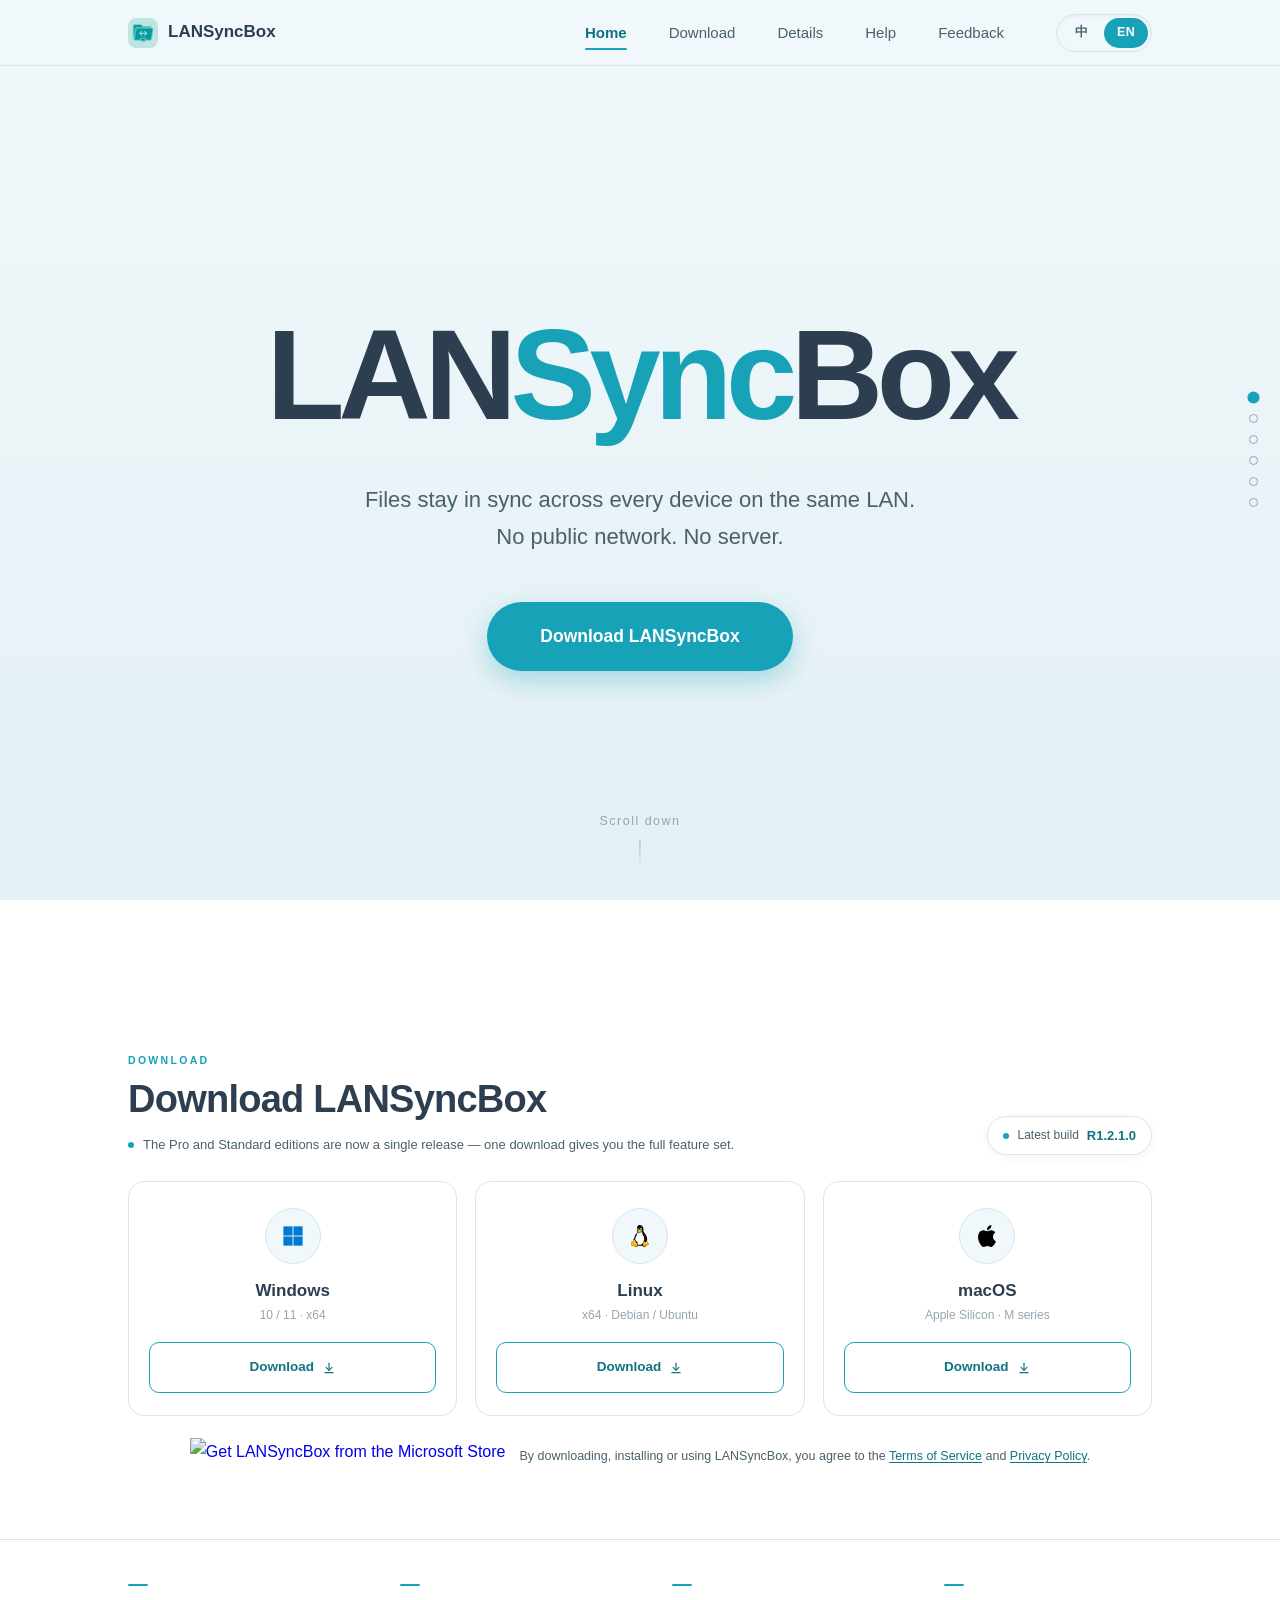
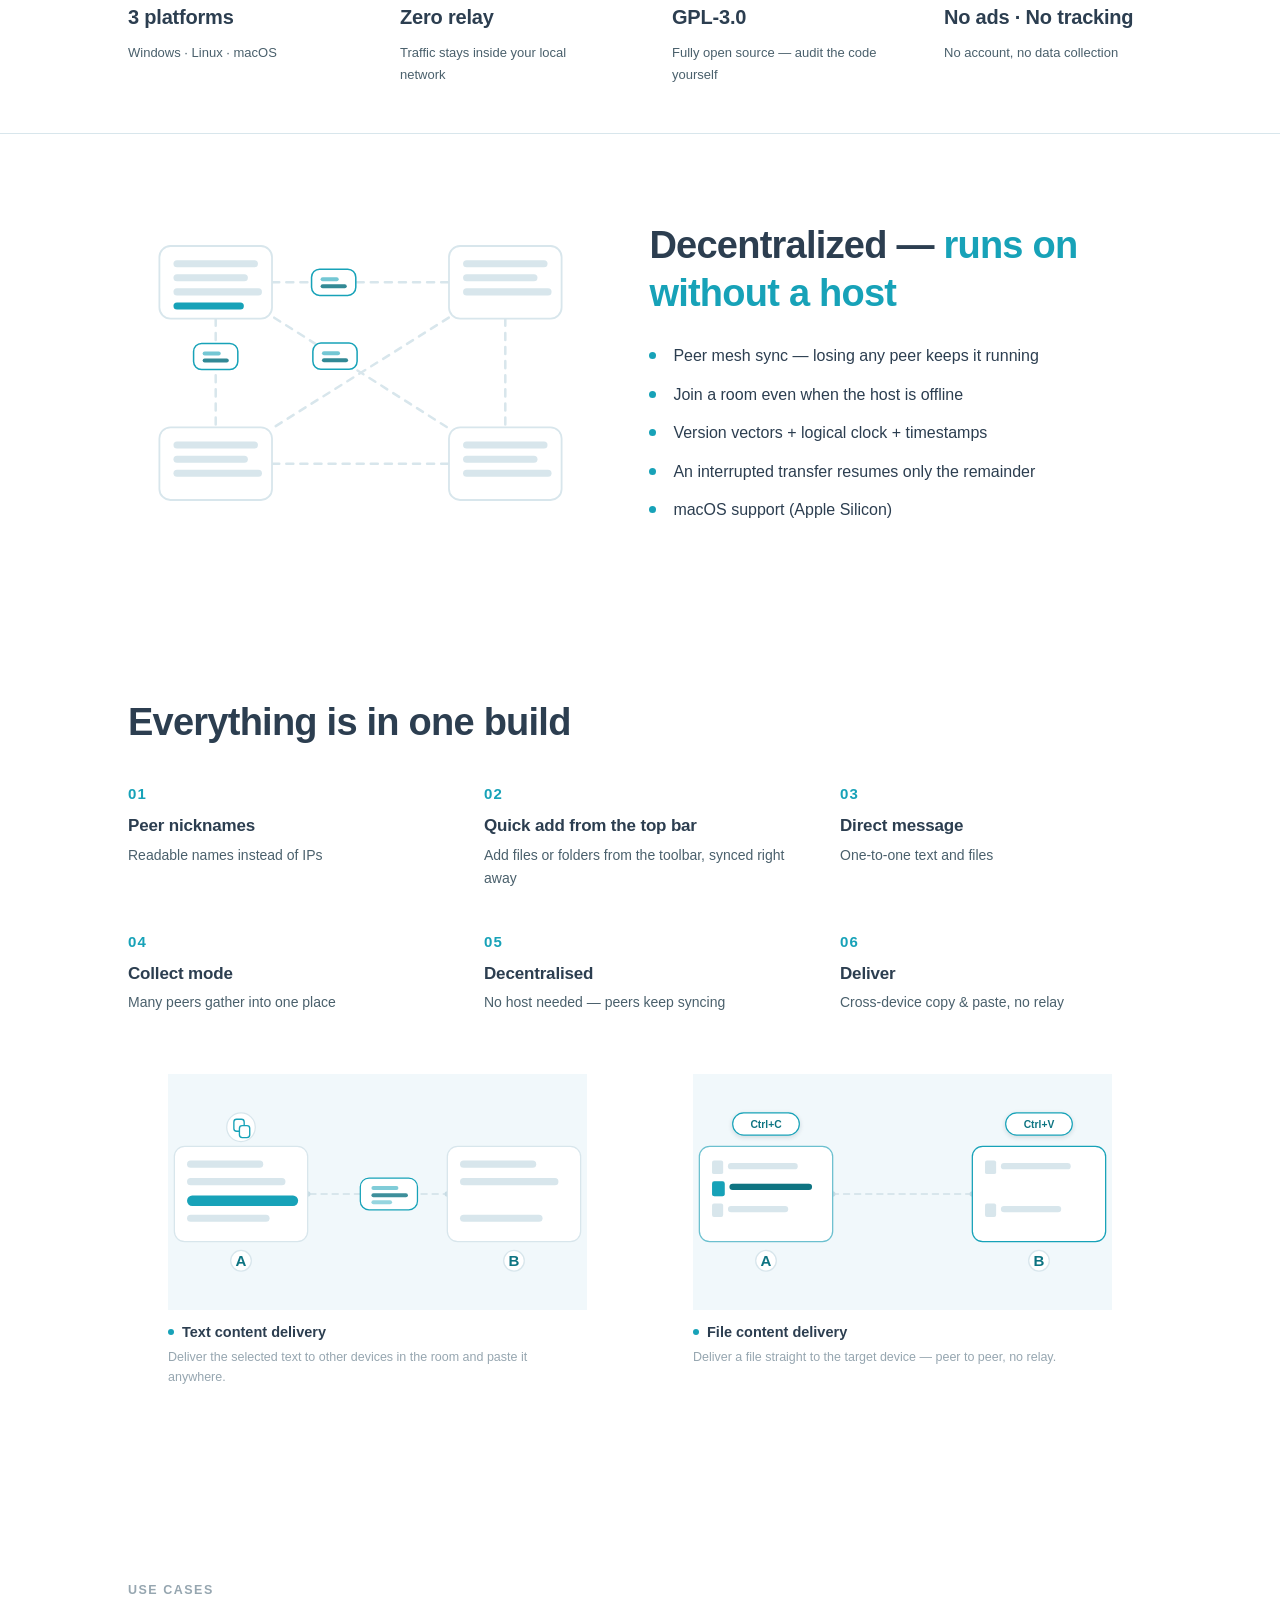
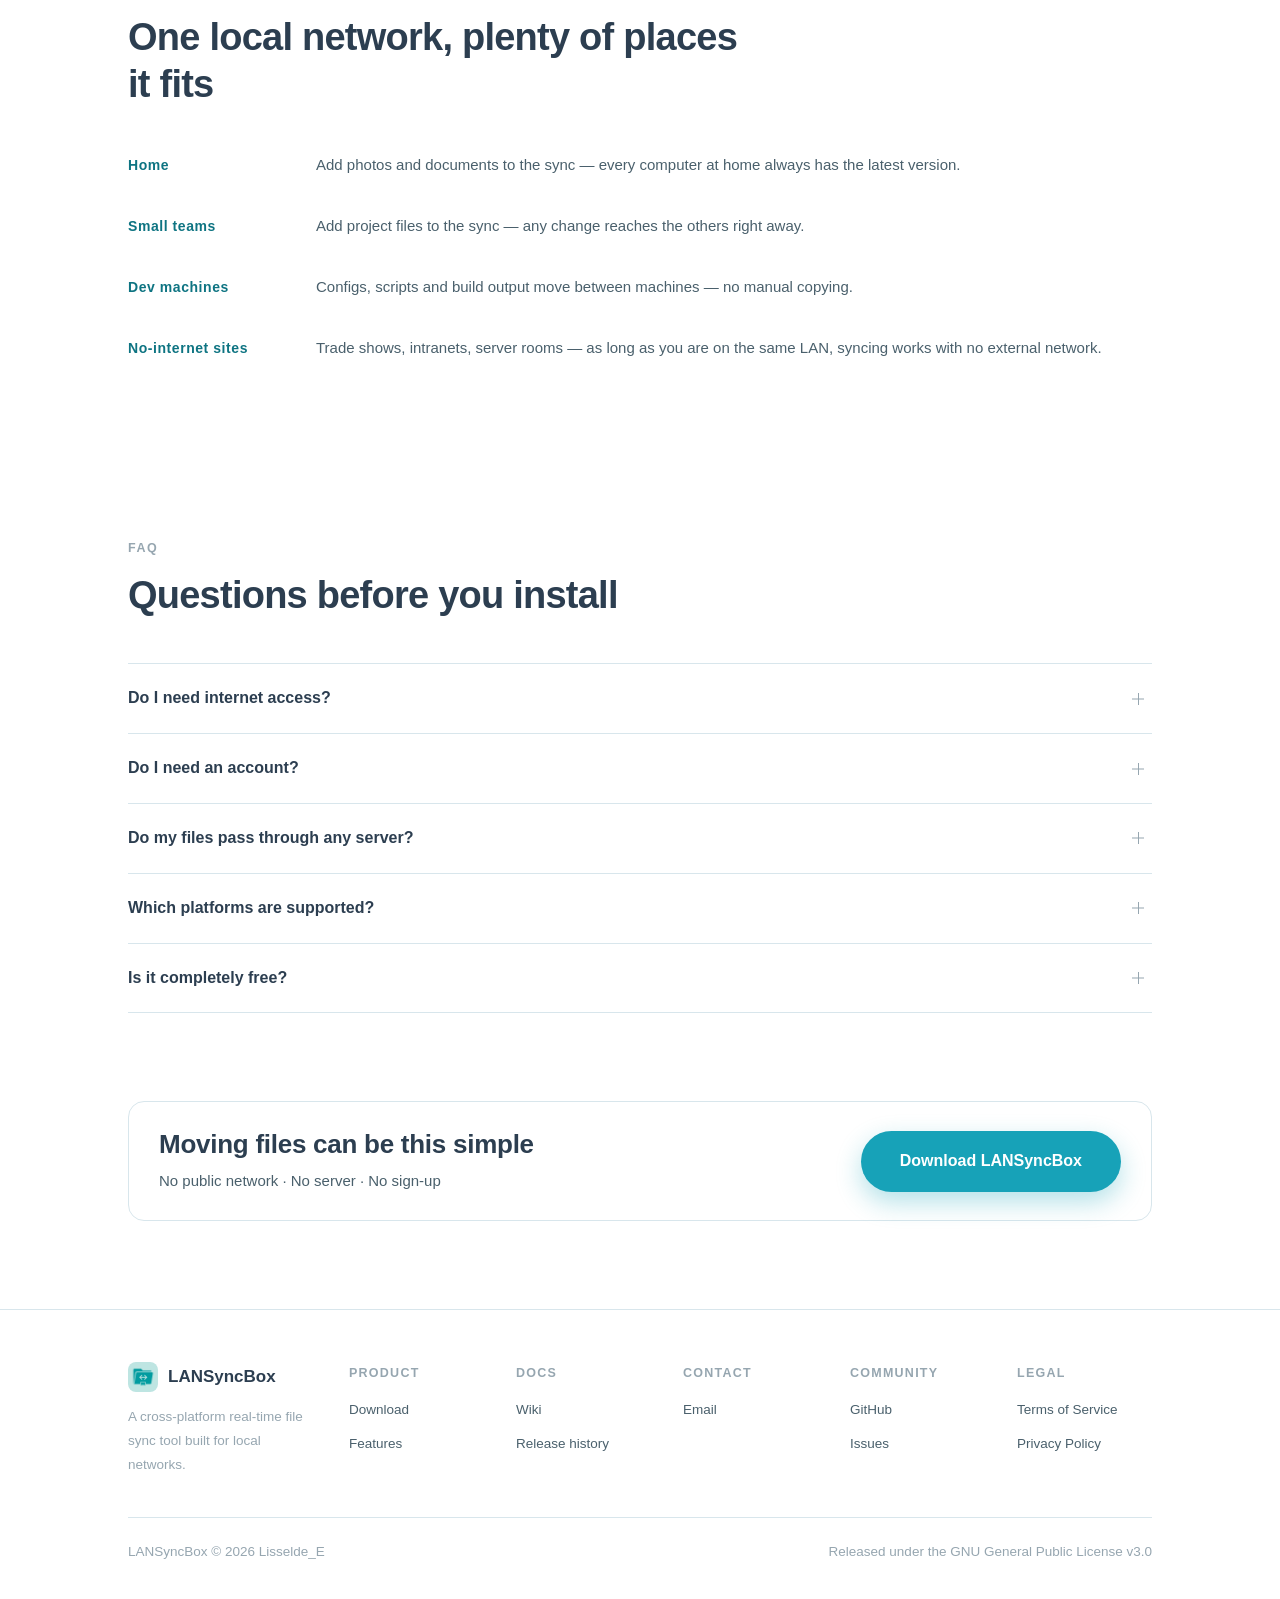
==== commit 71237673: "26.11.2.2" ====
--- a/index.html
+++ b/index.html
@@ -6,7 +6,7 @@
     <title>LANSyncBox · 局域网文件实时同步工具</title>
     <meta name="description" content="LANSyncBox 是一款跨平台、专为局域网设计的文件实时同步工具。">
     <link rel="icon" href="assets/images/icon/lansyncbox.ico" type="image/x-icon">
-    <link rel="stylesheet" href="assets/css/style.css?v=26.11.2.1">
+    <link rel="stylesheet" href="assets/css/style.css?v=26.11.2.2">
     <script>
         // 单文件语言入口：?lang= > localStorage > 浏览器语言。
         // 只登记语言，不改地址栏、不做任何跳转 —— 一次请求直接出界面。
@@ -422,7 +422,7 @@
 
 <div class="dots" id="dots"></div>
 
-<script src="assets/js/i18n.js?v=26.11.2.1"></script>
-<script src="assets/js/main.js?v=26.11.2.1"></script>
+<script src="assets/js/i18n.js?v=26.11.2.2"></script>
+<script src="assets/js/main.js?v=26.11.2.2"></script>
 </body>
 </html>
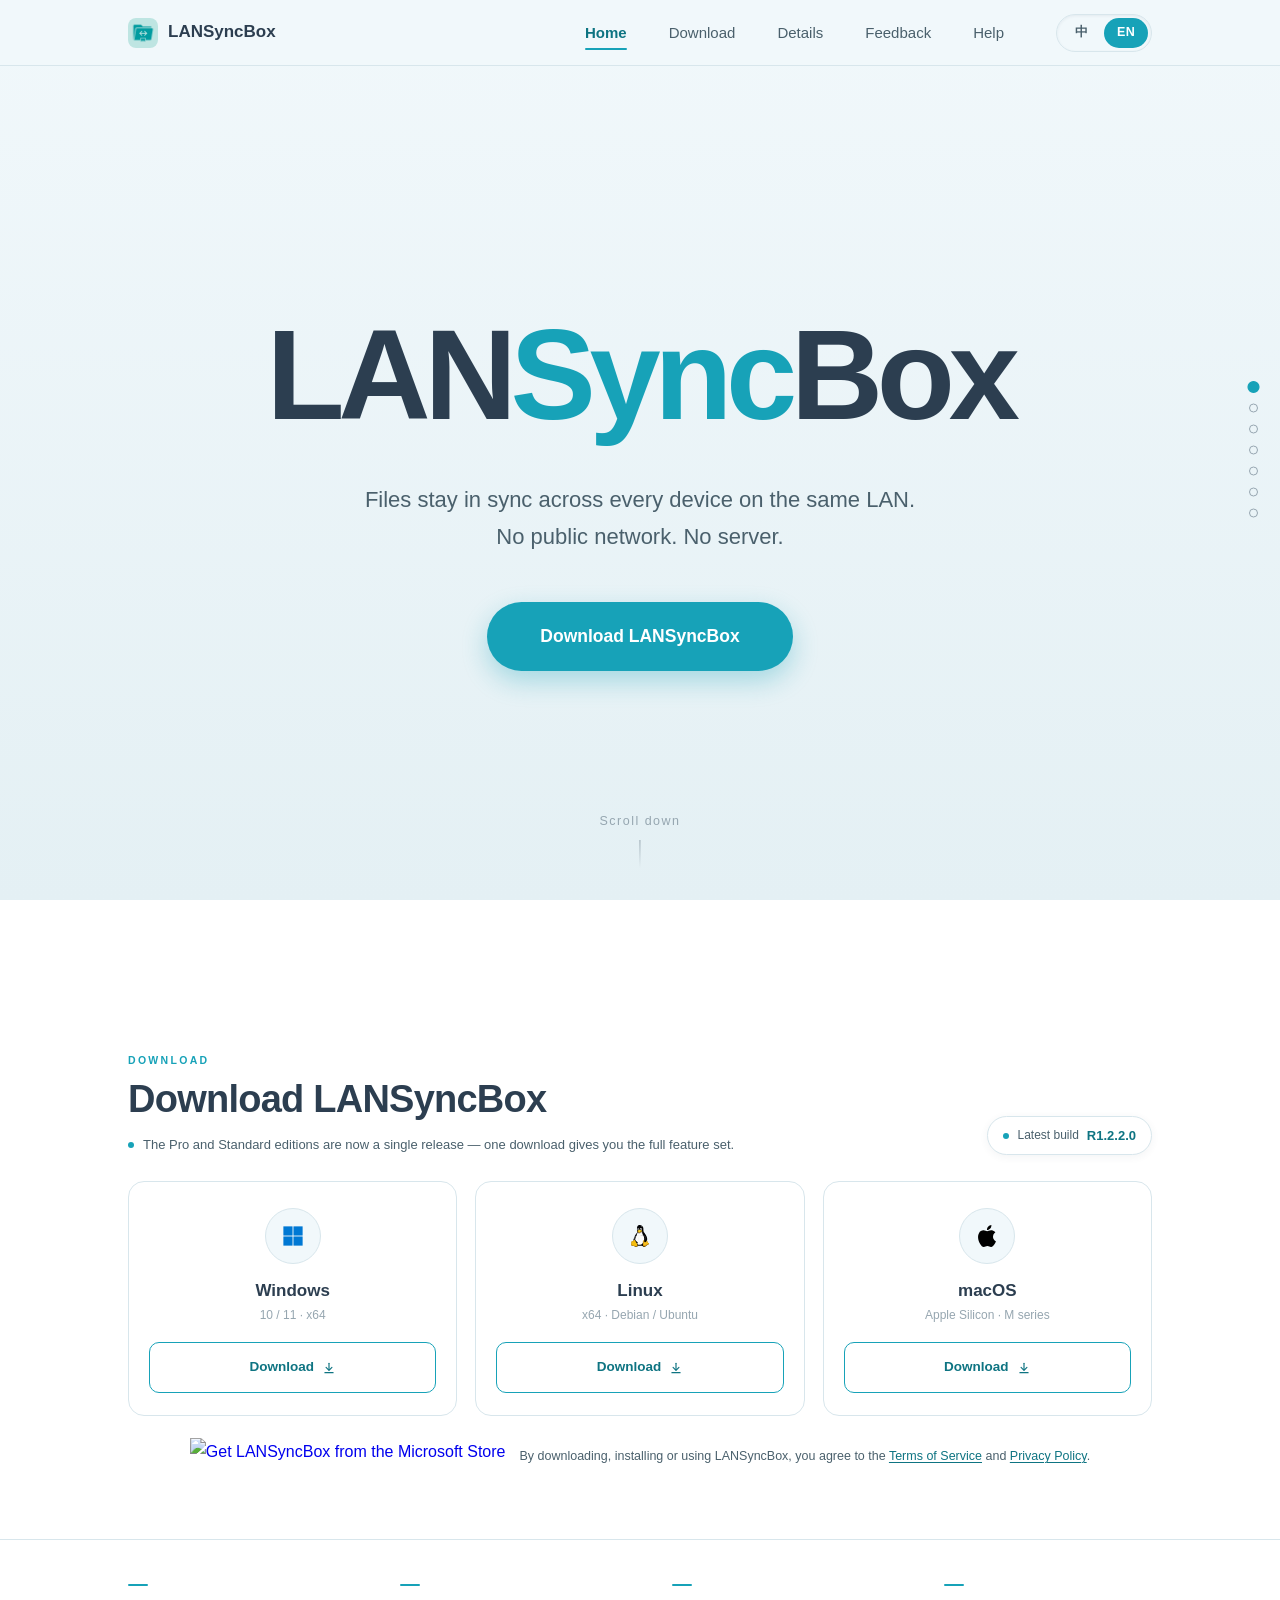
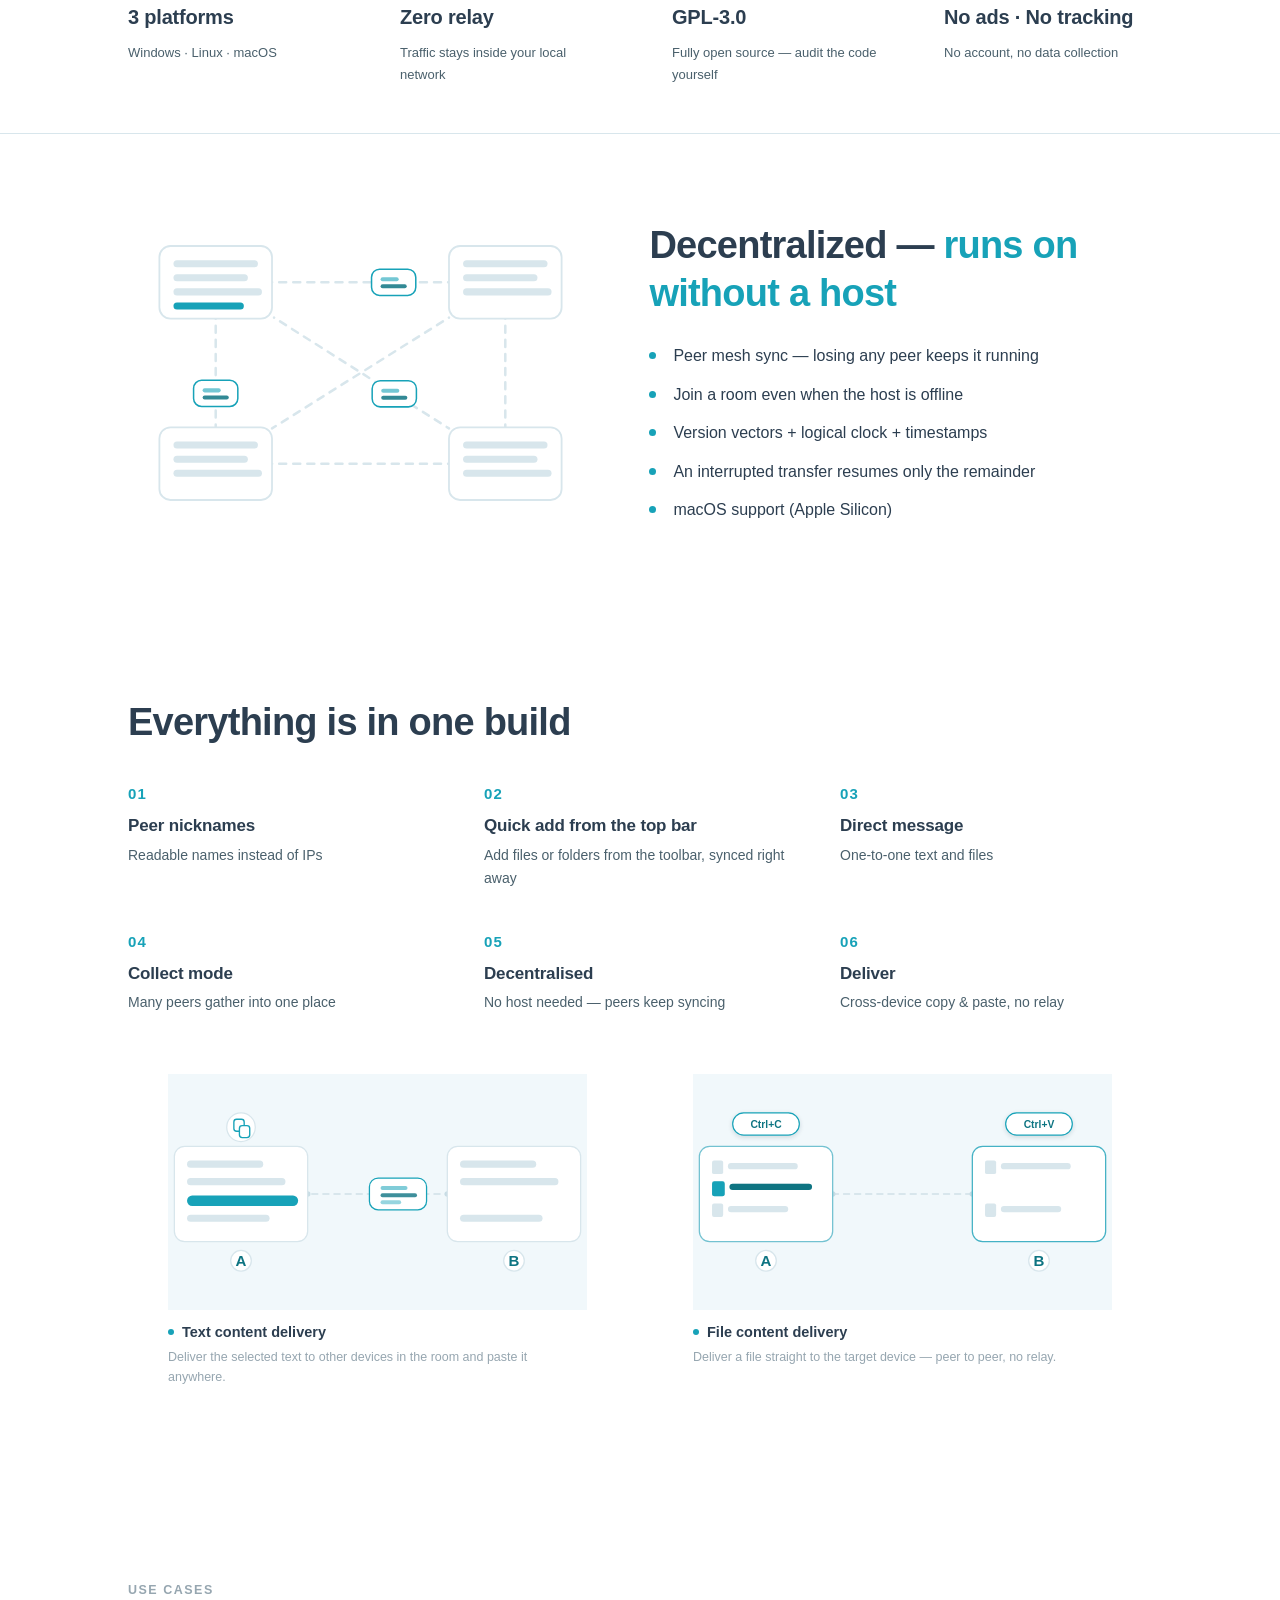
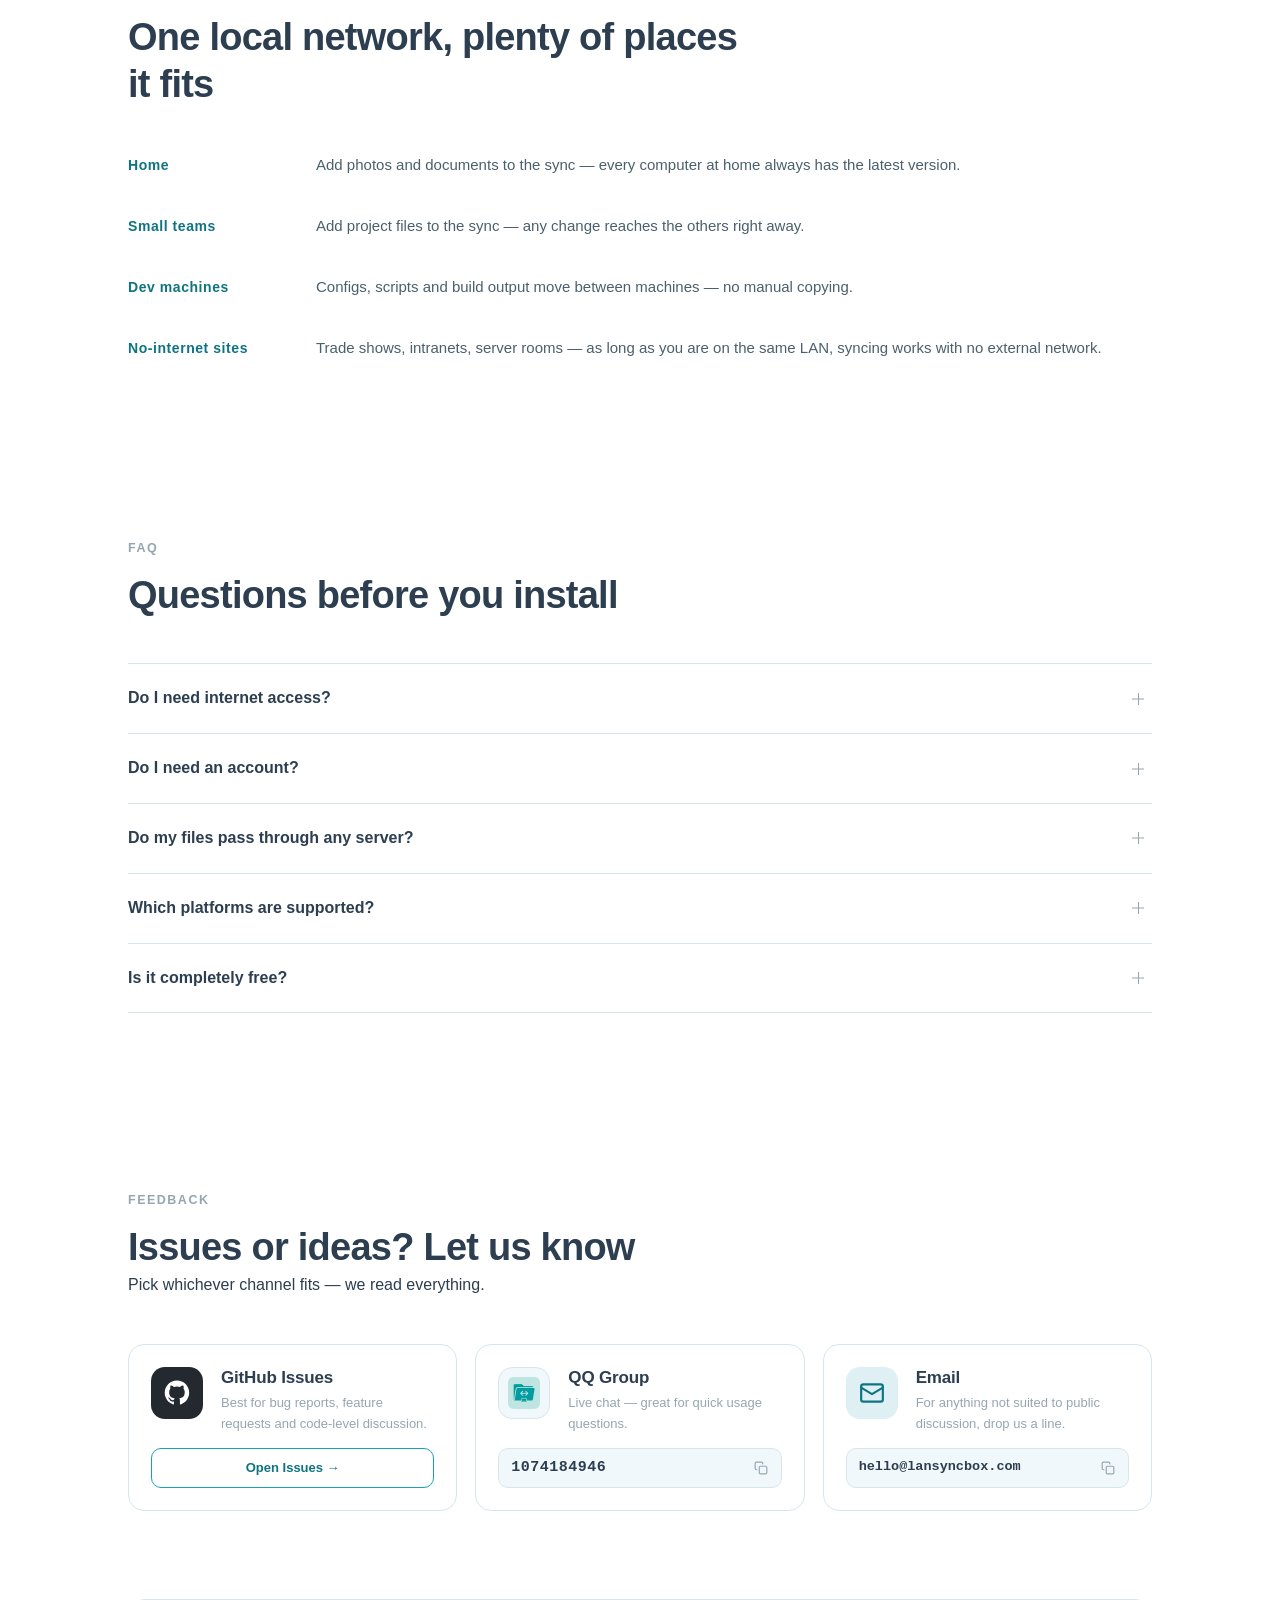
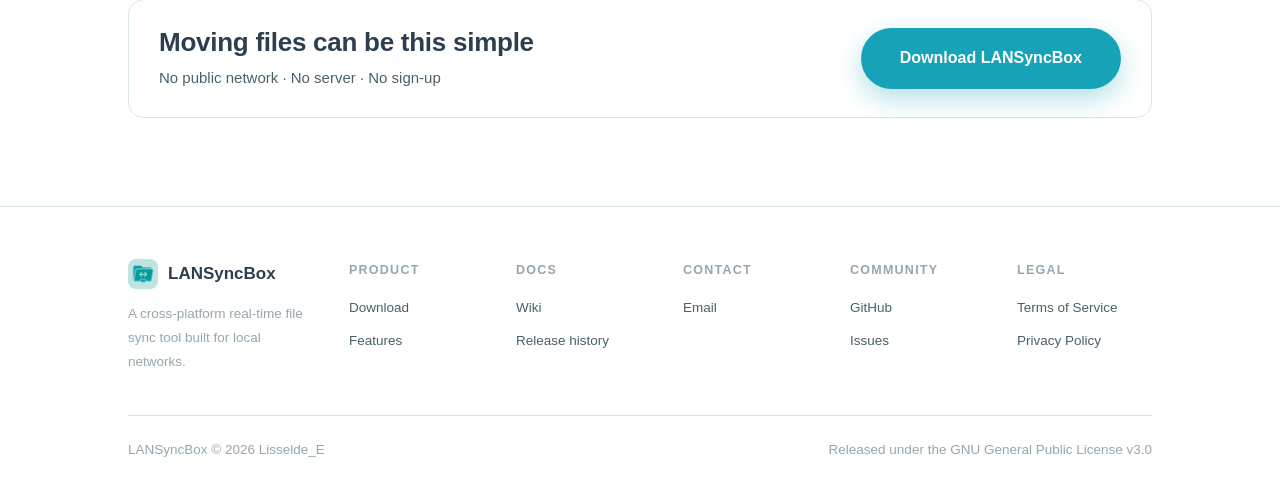
==== commit c5844543: "26.11.10.1" ====
--- a/index.html
+++ b/index.html
@@ -1,4 +1,4 @@
-<!DOCTYPE html>
+﻿<!DOCTYPE html>
 <html lang="zh-CN">
 <head>
     <meta charset="UTF-8">
@@ -6,7 +6,7 @@
     <title>LANSyncBox · 局域网文件实时同步工具</title>
     <meta name="description" content="LANSyncBox 是一款跨平台、专为局域网设计的文件实时同步工具。">
     <link rel="icon" href="assets/images/icon/lansyncbox.ico" type="image/x-icon">
-    <link rel="stylesheet" href="assets/css/style.css?v=26.11.2.2">
+    <link rel="stylesheet" href="assets/css/style.css?v=26.11.10.1">
     <script>
         // 单文件语言入口：?lang= > localStorage > 浏览器语言。
         // 只登记语言，不改地址栏、不做任何跳转 —— 一次请求直接出界面。
@@ -117,8 +117,8 @@
             <a class="tab active" href="#top" data-i18n="nav.home" data-nav="home">首页</a>
             <a class="tab" href="#download" data-i18n="nav.download" data-nav="download">下载</a>
             <a class="tab" href="#details" data-i18n="nav.details" data-nav="details">详情</a>
+            <a class="tab" href="#feedback" data-i18n="nav.feedback" data-nav="feedback">反馈</a>
             <a class="tab" href="https://github.com/LisseldeE/LANSyncBox/wiki" target="_blank" rel="noopener" data-i18n="nav.help">帮助</a>
-            <a class="tab" href="https://github.com/LisseldeE/LANSyncBox/issues" target="_blank" rel="noopener" data-i18n="nav.feedback">反馈</a>
         </div>
         <div class="lang" data-active="zh-cn" role="group" aria-label="语言 / Language">
             <span class="lang-slider" aria-hidden="true"></span>
@@ -128,14 +128,12 @@
     </div>
 </nav>
 
-<span id="top"></span>
-
 <main>
 
 <!-- ===== 第 1 屏 · 首屏 ===== -->
-<section class="screen hero-min">
-    <div class="container">
-        <h1 class="title">LAN<span class="accent">Sync</span>Box</h1>
+<section class="screen hero-min" id="top">
+    <div class="container">
+        <h1 class="title" data-split-title aria-label="LANSyncBox">LAN<span class="accent">Sync</span>Box</h1>
         <p class="tagline"><span data-i18n="hero.tagline.1">同一局域网内，文件实时同步到每一台设备。</span><br><span data-i18n="hero.tagline.2">无需公网，无需服务器。</span></p>
         <a class="btn btn-primary btn-lg" href="#download" data-i18n="hero.cta.download">下载 LANSyncBox</a>
     </div>
@@ -152,7 +150,7 @@
                 <h2 class="headline" data-i18n="download.headline">下载 LANSyncBox</h2>
                 <p class="dl-note" data-i18n="dl.merge.note">Pro 版与标准版已合并为同一版本，下载后即为完整功能。</p>
             </div>
-            <span class="dl-chip"><span class="dot" aria-hidden="true"></span><span data-i18n="dl.channel">最新构建</span><b data-ver-num>R1.2.1.0</b></span>
+            <span class="dl-chip"><span class="dot" aria-hidden="true"></span><span data-i18n="dl.channel">最新构建</span><b data-ver-num>R1.2.2.0</b></span>
         </div>
 
         <div class="dl-cards">
@@ -353,6 +351,63 @@
     </div>
 </section>
 
+<!-- ===== 反馈 · 双渠道 ===== -->
+<section class="screen" id="feedback">
+    <div class="container">
+        <div class="sec-head">
+            <p class="kicker" data-i18n="feedback.kicker">反馈</p>
+            <h2 class="headline" data-i18n="feedback.headline">有问题或想法？告诉我们</h2>
+            <p class="sub" data-i18n="feedback.sub">任选一种方式，我们都会认真看。</p>
+        </div>
+        <div class="fb-cards">
+            <a class="fb-card" href="https://github.com/LisseldeE/LANSyncBox/issues" target="_blank" rel="noopener">
+                <div class="fb-card-ico fb-card-ico-github" aria-hidden="true">
+                    <svg viewBox="0 0 24 24" width="28" height="28" fill="currentColor"><path d="M12 .5C5.73.5.67 5.56.67 11.83c0 4.99 3.24 9.22 7.74 10.71.57.1.78-.25.78-.55 0-.27-.01-1.17-.02-2.12-3.15.68-3.81-1.34-3.81-1.34-.51-1.3-1.25-1.65-1.25-1.65-1.02-.7.08-.68.08-.68 1.13.08 1.73 1.16 1.73 1.16 1 1.73 2.64 1.23 3.29.94.1-.73.39-1.23.71-1.51-2.51-.28-5.16-1.25-5.16-5.57 0-1.23.44-2.24 1.16-3.03-.12-.28-.5-1.43.11-2.98 0 0 .95-.3 3.1 1.15a10.7 10.7 0 0 1 5.64 0c2.15-1.45 3.1-1.15 3.1-1.15.61 1.55.23 2.7.11 2.98.72.79 1.16 1.8 1.16 3.03 0 4.33-2.66 5.29-5.18 5.57.4.35.76 1.03.76 2.08 0 1.5-.01 2.71-.01 3.08 0 .3.2.66.79.55 4.49-1.5 7.73-5.73 7.73-10.71C23.33 5.56 18.27.5 12 .5Z"/></svg>
+                </div>
+                <div class="fb-card-body">
+                    <h3 data-i18n="feedback.gh.title">GitHub Issues</h3>
+                    <p data-i18n="feedback.gh.desc">适合报错、功能建议与代码级讨论。</p>
+                    <span class="fb-card-btn" data-i18n="feedback.gh.btn">打开 Issues →</span>
+                </div>
+            </a>
+            <div class="fb-card">
+                <div class="fb-card-ico fb-card-ico-qq" aria-hidden="true">
+                    <img src="assets/images/icon/lansyncbox.png" alt="" width="30" height="30" class="fb-card-ico-img">
+                </div>
+                <div class="fb-card-body">
+                    <h3 data-i18n="feedback.qq.title">QQ 群</h3>
+                    <p data-i18n="feedback.qq.desc">实时交流，使用问题欢迎在这里问。</p>
+                    <div class="fb-qq-row">
+                        <div class="fb-qq-num">
+                            <span>1074184946</span>
+                            <button class="fb-copy" type="button" data-fb-copy="1074184946" aria-label="复制群号">
+                                <svg viewBox="0 0 24 24" width="14" height="14" fill="none" stroke="currentColor" stroke-width="2" stroke-linecap="round" stroke-linejoin="round"><rect x="9" y="9" width="13" height="13" rx="2" ry="2"/><path d="M5 15H4a2 2 0 0 1-2-2V4a2 2 0 0 1 2-2h9a2 2 0 0 1 2 2v1"/></svg>
+                            </button>
+                        </div>
+                    </div>
+                </div>
+            </div>
+            <div class="fb-card">
+                <div class="fb-card-ico fb-card-ico-mail" aria-hidden="true">
+                    <svg viewBox="0 0 24 24" width="26" height="26" fill="none" stroke="currentColor" stroke-width="2" stroke-linecap="round" stroke-linejoin="round"><rect x="2" y="4" width="20" height="16" rx="2"/><path d="m22 7-10 6L2 7"/></svg>
+                </div>
+                <div class="fb-card-body">
+                    <h3 data-i18n="feedback.mail.title">邮箱</h3>
+                    <p data-i18n="feedback.mail.desc">不便于公开讨论的事，写信给我们。</p>
+                    <div class="fb-qq-row">
+                        <div class="fb-qq-num">
+                            <a class="fb-mail-link" href="mailto:hello@lansyncbox.com">hello@lansyncbox.com</a>
+                            <button class="fb-copy" type="button" data-fb-copy="hello@lansyncbox.com" aria-label="复制邮箱地址">
+                                <svg viewBox="0 0 24 24" width="14" height="14" fill="none" stroke="currentColor" stroke-width="2" stroke-linecap="round" stroke-linejoin="round"><rect x="9" y="9" width="13" height="13" rx="2" ry="2"/><path d="M5 15H4a2 2 0 0 1-2-2V4a2 2 0 0 1 2-2h9a2 2 0 0 1 2 2v1"/></svg>
+                            </button>
+                        </div>
+                    </div>
+                </div>
+            </div>
+        </div>
+    </div>
+</section>
+
 <!-- ===== 收尾 · 单行横带 ===== -->
 <section class="outro">
     <div class="container">
@@ -395,14 +450,14 @@
             <div>
                 <h4 data-i18n="footer.col.contact">联系</h4>
                 <ul>
-                    <li><a href="mailto:Lisselde.E@outlook.com" data-i18n="footer.link.email">邮箱</a></li>
+                    <li><a href="mailto:hello@lansyncbox.com" data-i18n="footer.link.email">邮箱</a></li>
                 </ul>
             </div>
             <div>
                 <h4 data-i18n="footer.col.community">社区</h4>
                 <ul>
                     <li><a href="https://github.com/LisseldeE/LANSyncBox" target="_blank" rel="noopener">GitHub</a></li>
-                    <li><a href="https://github.com/LisseldeE/LANSyncBox/issues" target="_blank" rel="noopener" data-i18n="footer.link.issues">问题反馈</a></li>
+                    <li><a href="#feedback" data-i18n="footer.link.issues">问题反馈</a></li>
                 </ul>
             </div>
             <div>
@@ -422,7 +477,7 @@
 
 <div class="dots" id="dots"></div>
 
-<script src="assets/js/i18n.js?v=26.11.2.2"></script>
-<script src="assets/js/main.js?v=26.11.2.2"></script>
+<script src="assets/js/i18n.js?v=26.11.10.1"></script>
+<script src="assets/js/main.js?v=26.11.10.1"></script>
 </body>
 </html>
--- a/assets/css/style.css
+++ b/assets/css/style.css
@@ -386,16 +386,35 @@
     from { opacity: 0; transform: translate(-50%, 16px); }
     to { opacity: 1; transform: translate(-50%, 0); }
 }
-.hero-reveal .hero-min .container > * {
+.hero-reveal .hero-min .container > *:not(.title) {
     animation: heroRise 600ms cubic-bezier(.16, 1, .3, 1) backwards;
 }
-.hero-reveal .hero-min .container > *:nth-child(2) { animation-delay: 90ms; }
-.hero-reveal .hero-min .container > *:nth-child(3) { animation-delay: 180ms; }
+.hero-reveal .hero-min .container > *:nth-child(2) { animation-delay: 620ms; }
+.hero-reveal .hero-min .container > *:nth-child(3) { animation-delay: 760ms; }
+/* 标题不参与整块上浮，改由 .ch 逐字入场 */
+.hero-split .ch { display: inline-block; }
+@keyframes heroChIn {
+    from { opacity: 0; transform: translateY(.44em) rotate(2.4deg); }
+    to { opacity: 1; transform: none; }
+}
+@keyframes heroTrackIn {
+    from { letter-spacing: .055em; }
+    to { letter-spacing: -.05em; }
+}
+.hero-reveal .hero-split .ch {
+    animation: heroChIn 760ms cubic-bezier(.16, 1, .3, 1) backwards;
+    animation-delay: calc(var(--i) * 26ms);
+}
+.hero-reveal .hero-split {
+    animation: heroTrackIn 1200ms cubic-bezier(.16, 1, .3, 1) 180ms backwards;
+}
 .hero-reveal .hero-min .scroll-hint {
     animation: heroRiseHint 600ms cubic-bezier(.16, 1, .3, 1) 270ms backwards;
 }
 @media (prefers-reduced-motion: reduce) {
     .hero-reveal .hero-min .container > *,
+    .hero-reveal .hero-split,
+    .hero-reveal .hero-split .ch,
     .hero-reveal .hero-min .scroll-hint { animation: none; }
 }
 
@@ -559,6 +578,96 @@
 .dl-store:hover { transform: translateY(-2px); box-shadow: var(--shadow); }
 .dl-ms-badge { height: 38px; width: auto; display: block; }
 
+/* ---------- 反馈 · 三渠道 ---------- */
+.fb-cards { display: grid; grid-template-columns: repeat(3, 1fr); gap: 18px; }
+.fb-card {
+    display: flex; gap: 18px;
+    background: var(--white); border: 1px solid var(--line); border-radius: 16px;
+    padding: 22px 22px;
+    text-decoration: none; color: inherit;
+    transition: border-color .25s ease, background-color .25s ease;
+}
+.fb-card:hover { border-color: var(--accent); }
+.fb-card-ico {
+    flex-shrink: 0;
+    width: 52px; height: 52px; border-radius: 14px;
+    display: flex; align-items: center; justify-content: center;
+}
+.fb-card-ico-github { background: #24292F; color: #fff; }
+.fb-card-ico-qq { background: var(--bg-top); border: 1px solid var(--line); }
+.fb-card-ico-mail { background: var(--accent-soft); color: var(--accent-dark); }
+.fb-card-ico svg { width: 26px; height: 26px; }
+.fb-card-ico-img { width: 32px; height: 32px; display: block; }
+.fb-card-body { flex: 1; min-width: 0; display: flex; flex-direction: column; }
+.fb-card-body h3 {
+    font-size: 17px; font-weight: 700; color: var(--dark);
+    margin: 0 0 4px; line-height: 1.3;
+}
+.fb-card-body p {
+    flex: 1 0 auto;
+    font-size: 13px; color: var(--faint);
+    margin: 0 0 14px; line-height: 1.55;
+}
+/* 底部操作元素向左伸出图标列（52px 图标 + 18px 间距），与卡片左右边缘对齐 */
+.fb-card-btn {
+    display: inline-flex; align-items: center; justify-content: center; gap: 6px;
+    width: calc(100% + 70px); margin-left: -70px; min-height: 40px; padding: 0 16px; border-radius: 10px;
+    border: 1px solid var(--accent); background: var(--white);
+    color: var(--accent-dark); font-size: 13px; font-weight: 700; text-decoration: none;
+    cursor: pointer;
+    transition: background-color .25s ease, border-color .25s ease;
+    font-family: inherit;
+}
+.fb-card-btn:hover,
+.fb-card-btn:focus-visible { background: var(--accent-soft); border-color: var(--accent); }
+.fb-card-btn:focus-visible { outline: 2px solid var(--accent-dark); outline-offset: 2px; }
+
+/* 复制图标按钮：框内小按钮，紧贴群号右侧 */
+.fb-copy {
+    flex-shrink: 0;
+    width: 22px; height: 22px;
+    display: inline-flex; align-items: center; justify-content: center;
+    border: none; background: transparent; cursor: pointer;
+    color: var(--faint); border-radius: 4px;
+    padding: 0;
+    transition: color .2s ease, background-color .2s ease;
+    -webkit-tap-highlight-color: transparent;
+}
+.fb-copy:hover { color: var(--accent-dark); background: var(--accent-soft); }
+.fb-copy:focus-visible { outline: 2px solid var(--accent-dark); outline-offset: 1px; }
+.fb-copy.copied { color: #2E7D32; }
+.fb-copy svg { pointer-events: none; }
+
+/* QQ 群号 / 邮箱显示行：与 .fb-card-btn 同宽同高，三卡底部对齐 */
+.fb-qq-row { display: flex; align-items: center; width: calc(100% + 70px); margin-left: -70px; }
+.fb-qq-num {
+    position: relative; display: inline-flex; align-items: center; justify-content: space-between;
+    flex: 1; min-width: 0; min-height: 40px;
+    font-family: 'JetBrains Mono', ui-monospace, Consolas, monospace;
+    font-size: 15px; font-weight: 700; color: var(--dark);
+    background: var(--bg-top); border: 1px solid var(--line);
+    padding: 0 9px 0 12px; border-radius: 10px;
+    letter-spacing: 0.5px;
+}
+.fb-qq-num span { padding-right: 4px; }
+.fb-mail-link {
+    min-width: 0; padding-right: 6px; color: inherit; text-decoration: none;
+    border-radius: 4px; font-size: 13.5px; letter-spacing: 0;
+    white-space: nowrap; overflow: hidden; text-overflow: ellipsis;
+}
+.fb-mail-link:hover { color: var(--accent-dark); text-decoration: underline; text-underline-offset: 2px; }
+.fb-mail-link:focus-visible { outline: 2px solid var(--accent-dark); outline-offset: 2px; }
+
+/* 三张卡中 GitHub 是 <a>，QQ / 邮箱是 <div>，hover 时行为一致 */
+.fb-card.fb-card:hover { border-color: var(--accent); }
+
+@media (max-width: 980px) {
+    .fb-cards { grid-template-columns: repeat(2, 1fr); }
+}
+@media (max-width: 720px) {
+    .fb-cards { grid-template-columns: 1fr; gap: 14px; }
+}
+
 /* ---------- 感谢页 ---------- */
 /* 整页单屏：导航与页脚分居两端，内容区占据剩余高度并垂直居中 */
 body.page-thanks { min-height: 100vh; display: flex; flex-direction: column; }
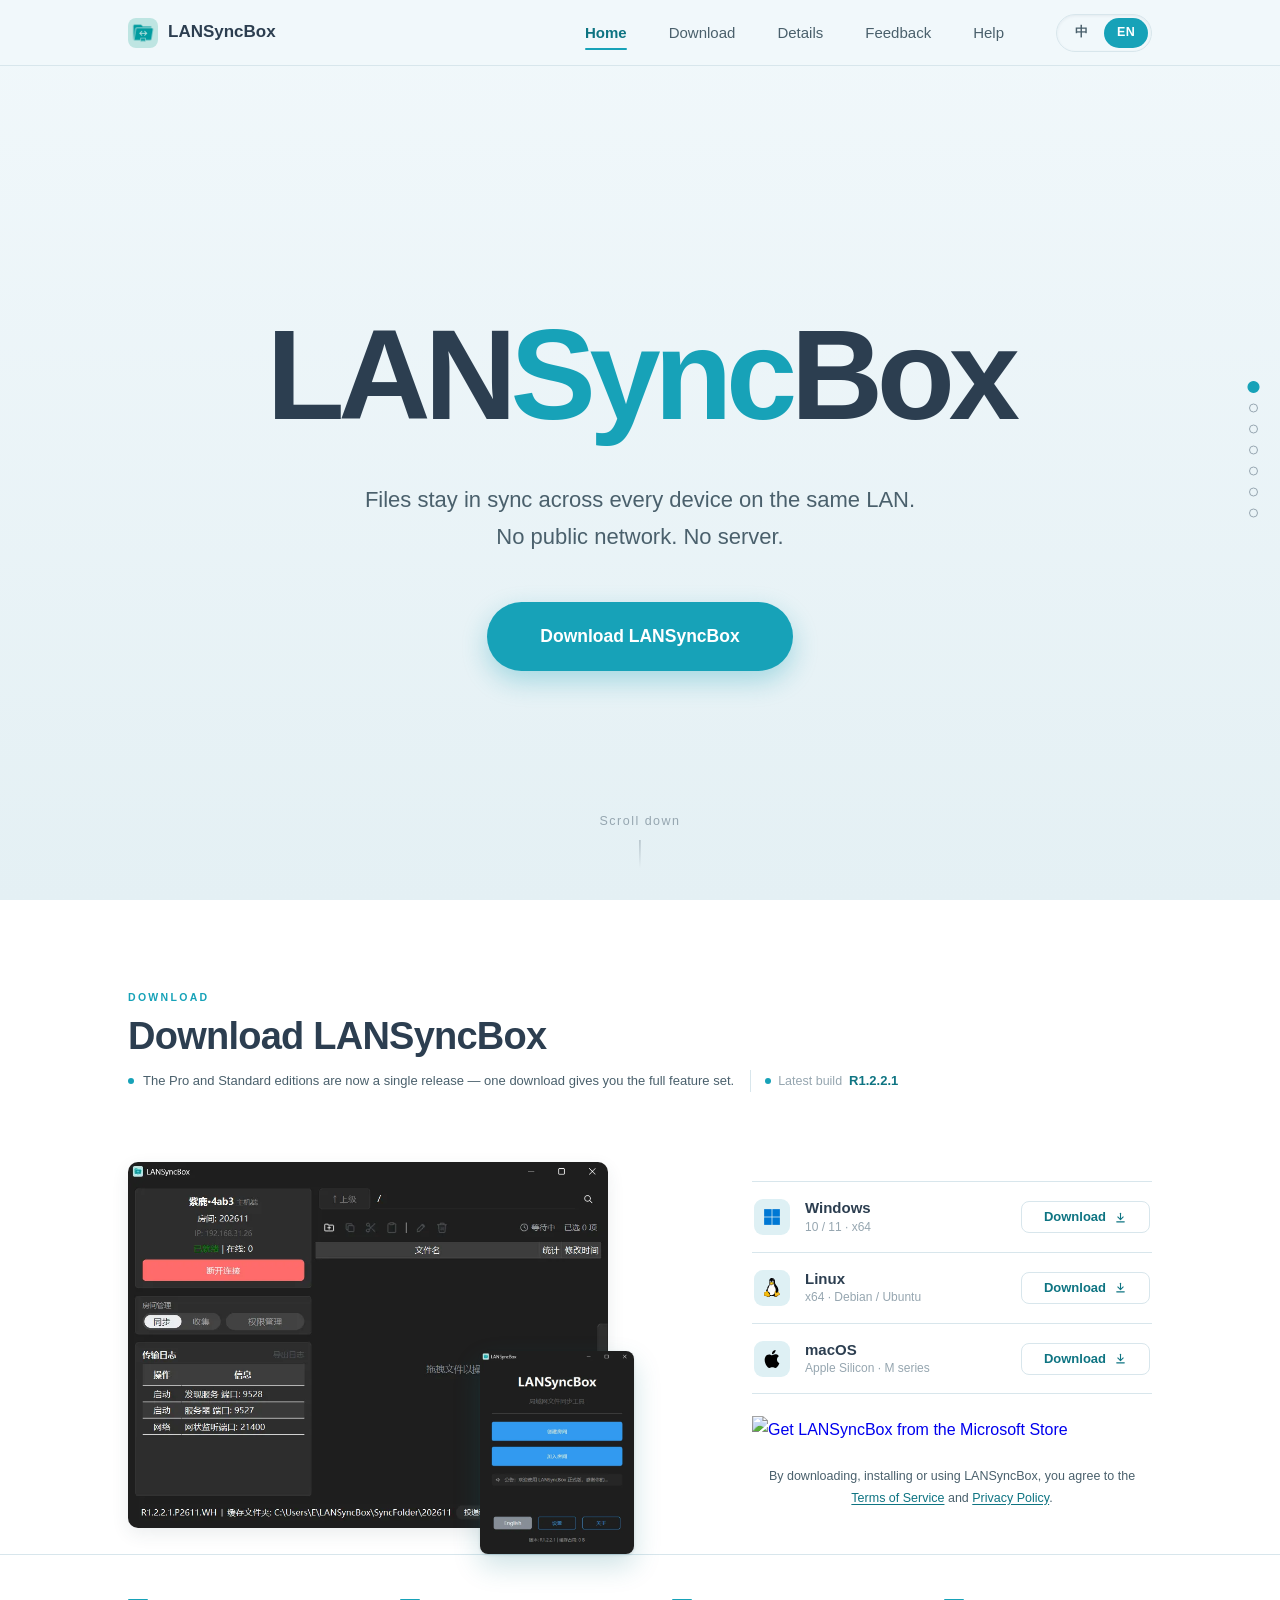
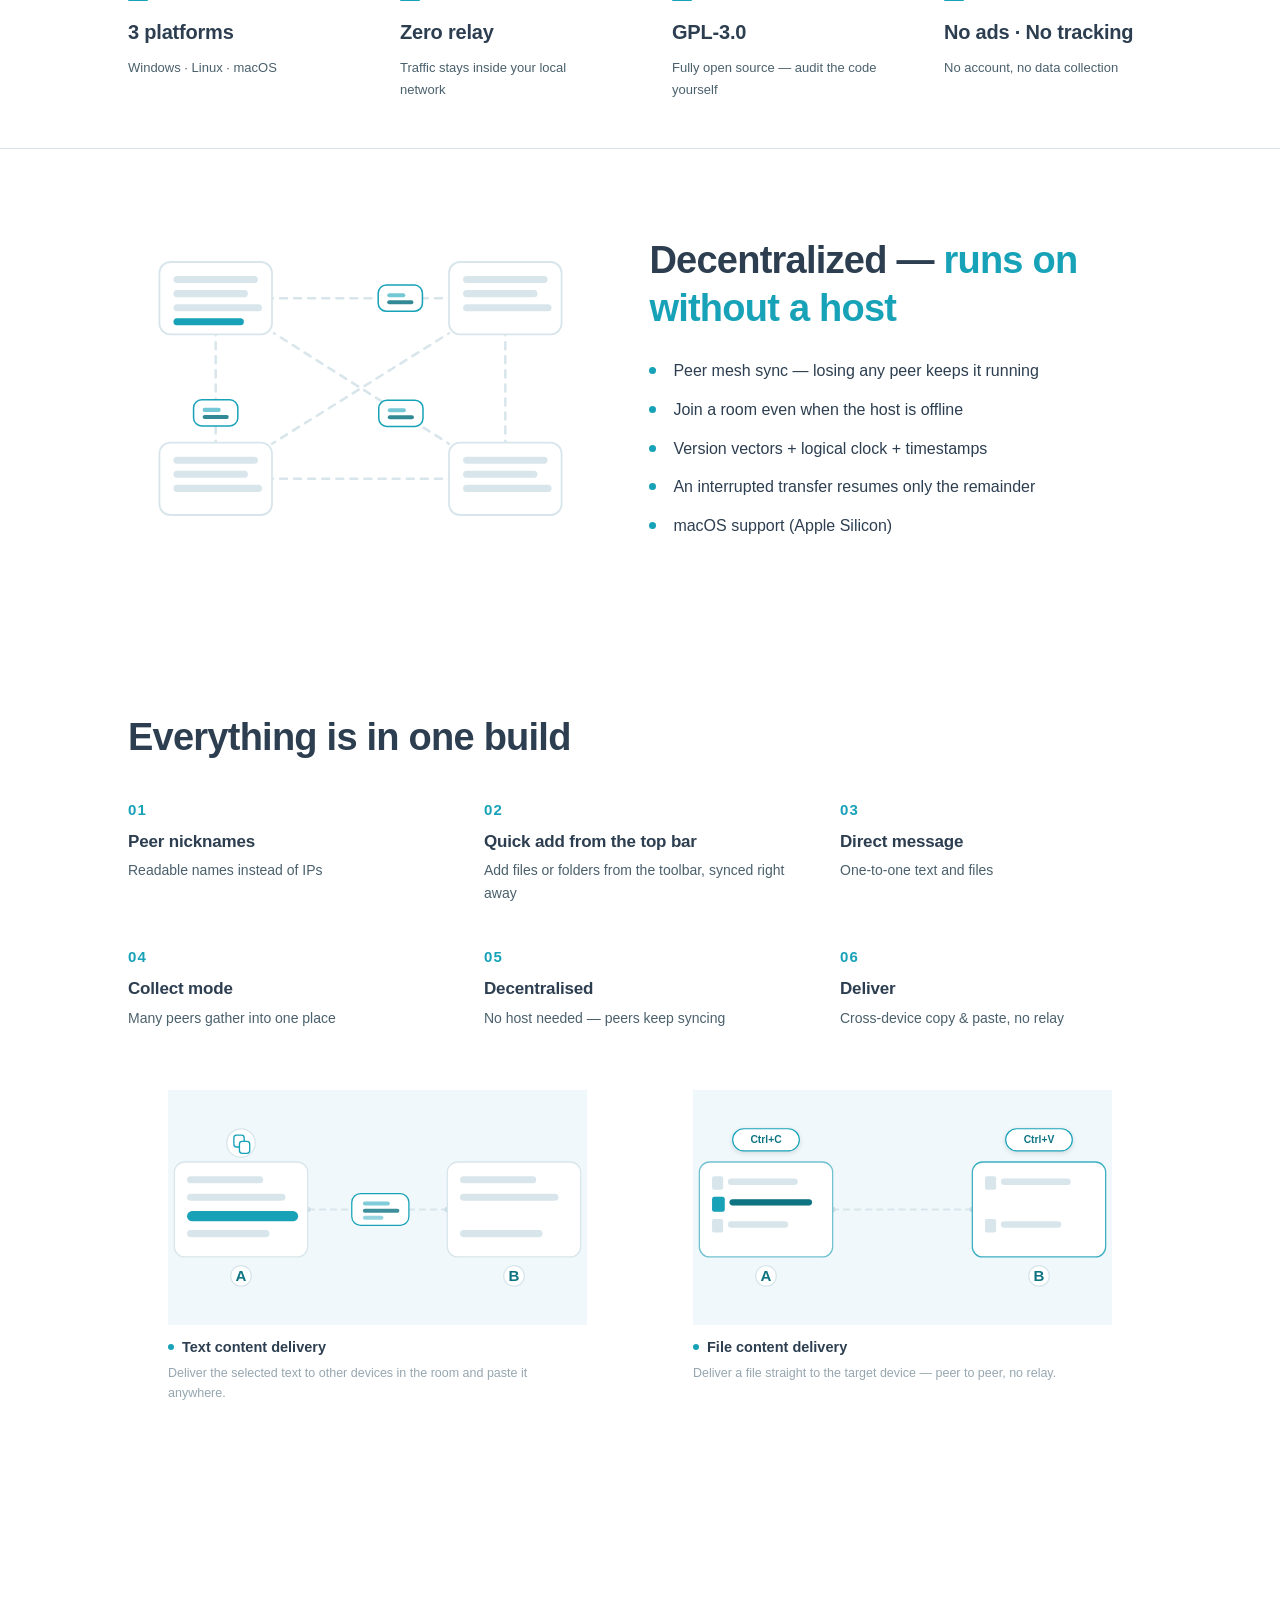
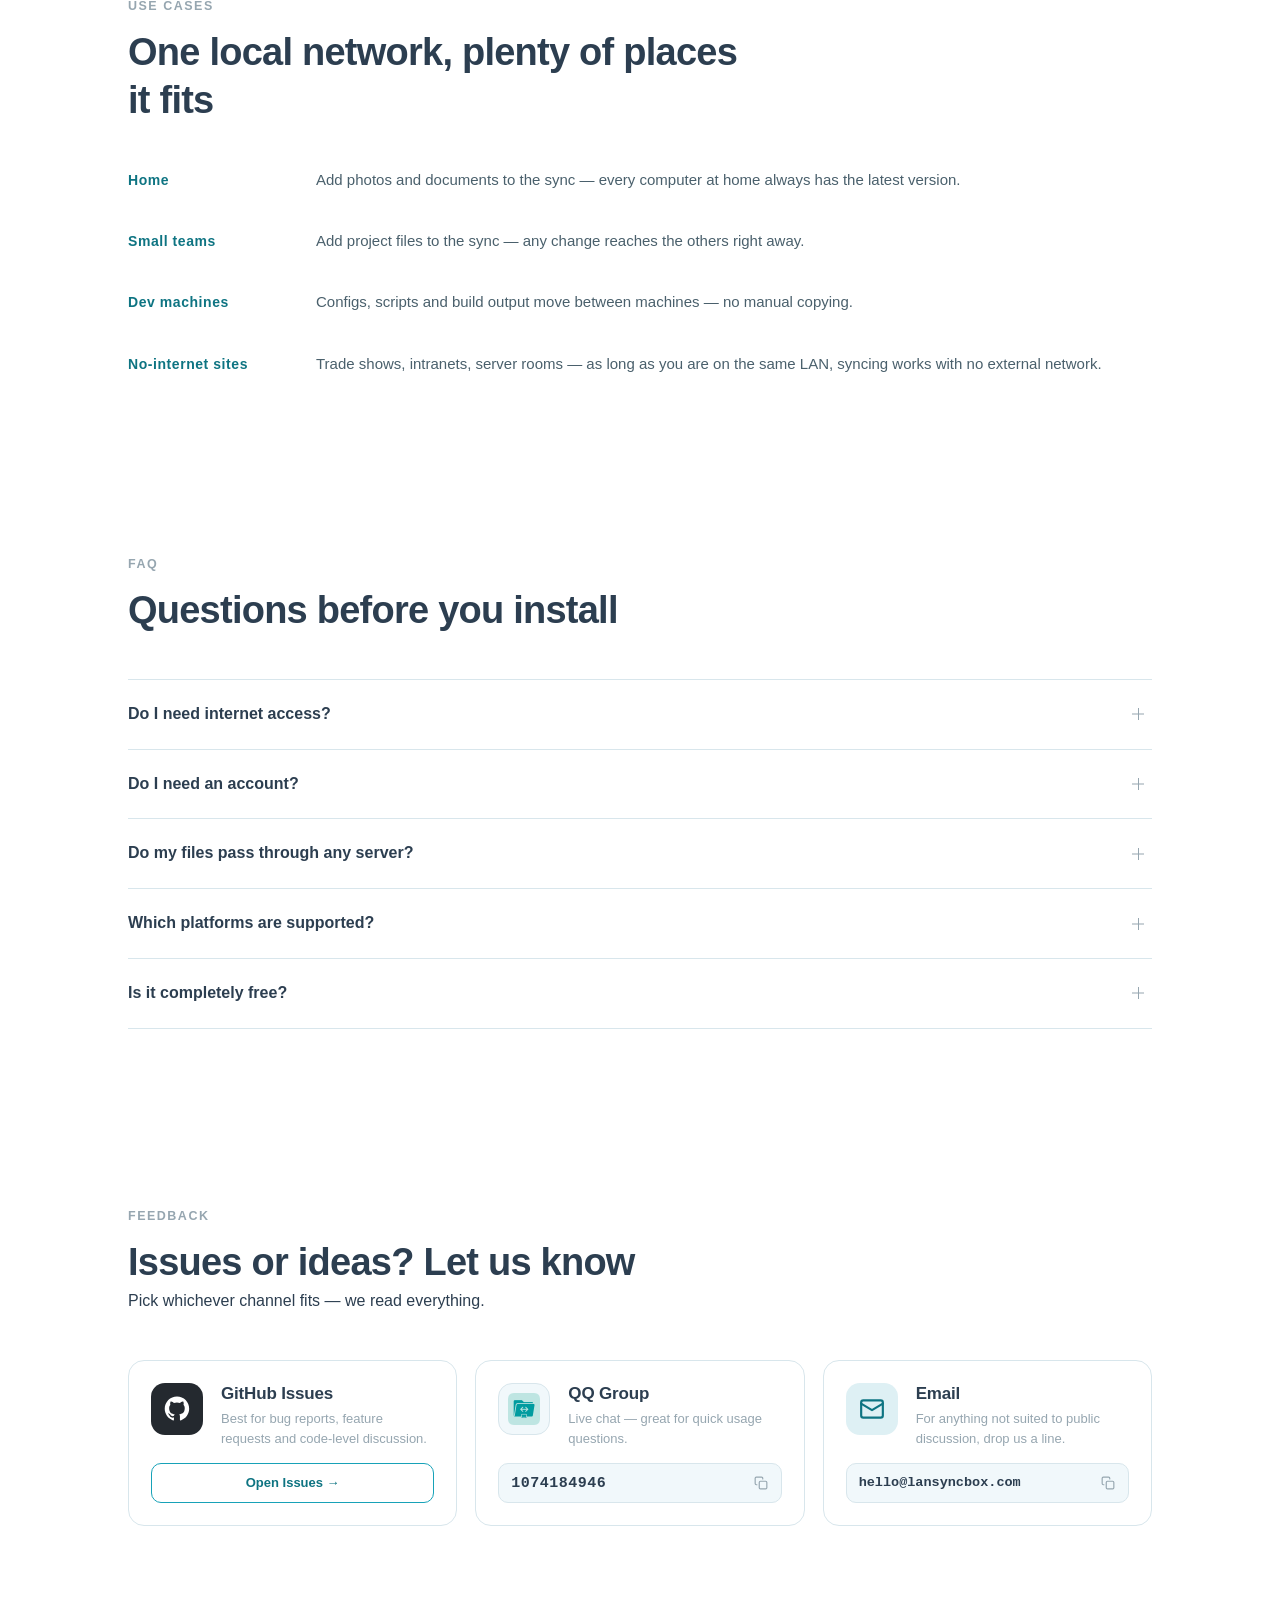
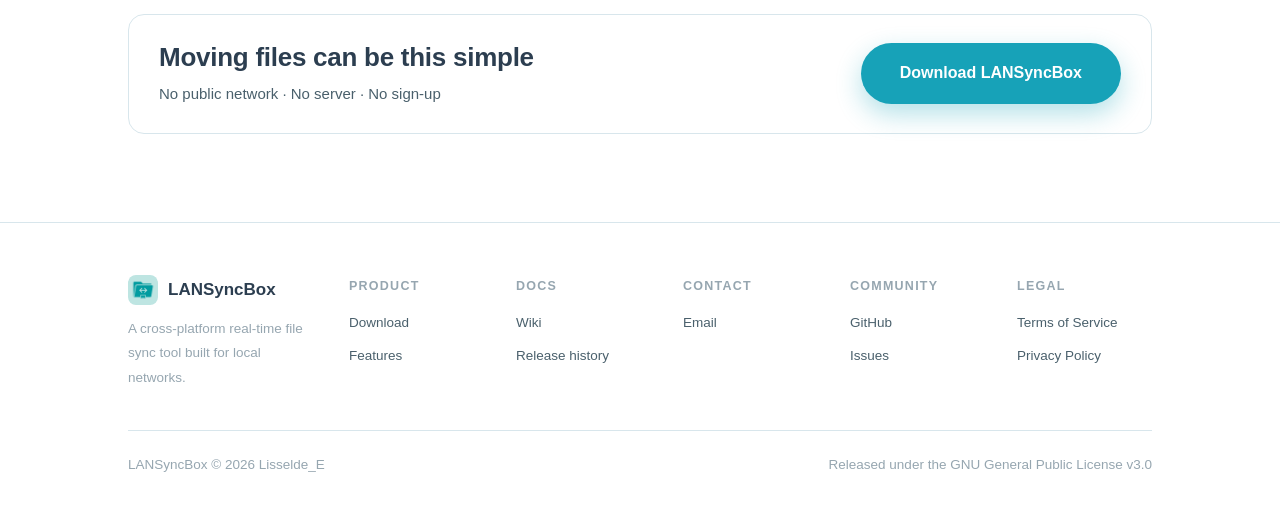
==== commit 7fbe61a3: "26.11.14.1" ====
--- a/index.html
+++ b/index.html
@@ -6,7 +6,7 @@
     <title>LANSyncBox · 局域网文件实时同步工具</title>
     <meta name="description" content="LANSyncBox 是一款跨平台、专为局域网设计的文件实时同步工具。">
     <link rel="icon" href="assets/images/icon/lansyncbox.ico" type="image/x-icon">
-    <link rel="stylesheet" href="assets/css/style.css?v=26.11.10.1">
+    <link rel="stylesheet" href="assets/css/style.css?v=26.11.14.1">
     <script>
         // 单文件语言入口：?lang= > localStorage > 浏览器语言。
         // 只登记语言，不改地址栏、不做任何跳转 —— 一次请求直接出界面。
@@ -143,61 +143,78 @@
 <!-- ===== 第 2 屏 · 下载 ===== -->
 <section class="screen" id="download">
     <div class="container">
-        <!-- 标题行：眉题 + 标题左对齐，右侧稳定版胶囊；下方三个平台各成一张卡 -->
+        <!-- 标题行：眉题 + 标题；版本号收进说明行尾，不再单独悬在右侧 -->
         <div class="dl-head">
-            <div>
-                <p class="dl-eyebrow" data-i18n="dl.eyebrow">DOWNLOAD</p>
-                <h2 class="headline" data-i18n="download.headline">下载 LANSyncBox</h2>
-                <p class="dl-note" data-i18n="dl.merge.note">Pro 版与标准版已合并为同一版本，下载后即为完整功能。</p>
-            </div>
-            <span class="dl-chip"><span class="dot" aria-hidden="true"></span><span data-i18n="dl.channel">最新构建</span><b data-ver-num>R1.2.2.0</b></span>
-        </div>
-
-        <div class="dl-cards">
-            <div class="dl-card">
-                <span class="dl-card-ico" aria-hidden="true"><svg viewBox="0 0 24 24" width="22" height="22" aria-hidden="true"><rect x="1.5" y="1.5" width="10" height="10" fill="#0078D4"/><rect x="12.5" y="1.5" width="10" height="10" fill="#0078D4"/><rect x="1.5" y="12.5" width="10" height="10" fill="#0078D4"/><rect x="12.5" y="12.5" width="10" height="10" fill="#0078D4"/></svg></span>
-                <span class="dl-os">Windows</span>
-                <span class="dl-arch" data-i18n="dl.arch.win">10 / 11 · x64</span>
-                <a class="dl-card-btn dl-btn" data-os="win"
-                   href="https://github.com/LisseldeE/LANSyncBox/releases">
-                    <span data-i18n="dl.download">下载</span><svg viewBox="0 0 24 24" width="14" height="14" aria-hidden="true" fill="none" stroke="currentColor" stroke-width="2" stroke-linecap="round" stroke-linejoin="round"><path d="M12 4v11"/><path d="M7 11l5 5 5-5"/><path d="M5 20h14"/></svg>
-                </a>
-            </div>
-
-            <div class="dl-card">
-                <span class="dl-card-ico" aria-hidden="true">
-                    <img src="assets/images/icon/os-linux.svg" alt="" width="19" height="22">
-                </span>
-                <span class="dl-os">Linux</span>
-                <span class="dl-arch" data-i18n="dl.arch.linux">x64 · Debian / Ubuntu</span>
-                <a class="dl-card-btn dl-btn" data-os="linux"
-                   href="https://github.com/LisseldeE/LANSyncBox/releases">
-                    <span data-i18n="dl.download">下载</span><svg viewBox="0 0 24 24" width="14" height="14" aria-hidden="true" fill="none" stroke="currentColor" stroke-width="2" stroke-linecap="round" stroke-linejoin="round"><path d="M12 4v11"/><path d="M7 11l5 5 5-5"/><path d="M5 20h14"/></svg>
-                </a>
-            </div>
-
-            <div class="dl-card">
-                <span class="dl-card-ico" aria-hidden="true">
-                    <svg viewBox="0 0 24 24" width="22" height="22" aria-hidden="true"><path d="M12.152 6.896c-.948 0-2.415-1.078-3.96-1.04-2.04.027-3.91 1.183-4.961 3.014-2.117 3.675-.546 9.103 1.519 12.09 1.013 1.454 2.208 3.09 3.792 3.039 1.52-.065 2.09-.987 3.935-.987 1.831 0 2.35.987 3.96.948 1.637-.026 2.676-1.48 3.676-2.948 1.156-1.688 1.636-3.325 1.662-3.415-.039-.013-3.182-1.221-3.22-4.857-.026-3.04 2.48-4.494 2.597-4.559-1.429-2.09-3.623-2.324-4.39-2.376-2-.156-3.675 1.09-4.61 1.09zM15.53 3.83c.843-1.012 1.4-2.427 1.245-3.83-1.207.052-2.662.805-3.532 1.818-.78.896-1.454 2.338-1.273 3.714 1.338.104 2.715-.688 3.559-1.701" fill="#000"/></svg>
-                </span>
-                <span class="dl-os">macOS</span>
-                <span class="dl-arch" data-i18n="dl.arch.mac">Apple Silicon · M 系列</span>
-                <a class="dl-card-btn dl-btn" data-os="mac"
-                   href="https://github.com/LisseldeE/LANSyncBox/releases">
-                    <span data-i18n="dl.download">下载</span><svg viewBox="0 0 24 24" width="14" height="14" aria-hidden="true" fill="none" stroke="currentColor" stroke-width="2" stroke-linecap="round" stroke-linejoin="round"><path d="M12 4v11"/><path d="M7 11l5 5 5-5"/><path d="M5 20h14"/></svg>
-                </a>
-            </div>
-
-            <!-- 渠道与协议：卡片下方单独一行，始终显示 -->
-            <div class="dl-store-row">
-                <a class="dl-store" target="_blank" rel="noopener"
-                   href="https://apps.microsoft.com/detail/9n4g6w3rm3q6?referrer=appbadge&amp;mode=full">
-                    <img class="dl-ms-badge" data-i18n-src="dl.store.badge"
-                         src="https://get.microsoft.com/images/zh-cn%20light.svg"
-                         alt="从 Microsoft Store 获取 LANSyncBox" data-i18n-alt="dl.store.alt"
-                         height="38">
-                </a>
-                <p class="dl-consent"><span data-i18n="dl.consent.pre">下载、安装或使用即表示您同意</span><a href="terms.html" data-i18n="dl.consent.terms">《用户协议》</a><span data-i18n="dl.consent.and">与</span><a href="privacy.html" data-i18n="dl.consent.privacy">《隐私政策》</a><span data-i18n="dl.consent.end">。</span></p>
+            <p class="dl-eyebrow" data-i18n="dl.eyebrow">DOWNLOAD</p>
+            <h2 class="headline" data-i18n="download.headline">下载 LANSyncBox</h2>
+            <p class="dl-note">
+                <span data-i18n="dl.merge.note">Pro 版与标准版已合并为同一版本，下载后即为完整功能。</span>
+                <span class="dl-ver"><span class="dot" aria-hidden="true"></span><span data-i18n="dl.channel">最新构建</span><b data-ver-num>R1.2.2.0</b></span>
+            </p>
+        </div>
+
+        <!-- 左：房间界面做底、主界面叠左上（向外偏移，只压标题栏一角，房间信息与日志完整露出）；
+             右：三个平台纵向条目 + 商店徽章与协议 -->
+        <div class="dl-grid">
+            <div class="stack">
+                <img class="stack-base" src="assets/images/webp/host.webp" width="919" height="702"
+                     alt="房间与传输日志界面" data-i18n-alt="dl.shot.host">
+                <img class="stack-over" src="assets/images/webp/main.webp" width="500" height="662"
+                     alt="LANSyncBox 主界面" data-i18n-alt="dl.shot.main">
+            </div>
+
+            <div class="dl-list">
+                <div class="dl-row">
+                    <span class="dl-row-ico" aria-hidden="true"><svg viewBox="0 0 24 24" width="18" height="18" aria-hidden="true"><rect x="1.5" y="1.5" width="10" height="10" fill="#0078D4"/><rect x="12.5" y="1.5" width="10" height="10" fill="#0078D4"/><rect x="1.5" y="12.5" width="10" height="10" fill="#0078D4"/><rect x="12.5" y="12.5" width="10" height="10" fill="#0078D4"/></svg></span>
+                    <span class="dl-row-txt">
+                        <span class="dl-os">Windows</span>
+                        <span class="dl-arch" data-i18n="dl.arch.win">10 / 11 · x64</span>
+                    </span>
+                    <a class="dl-row-btn dl-btn" data-os="win"
+                       href="https://github.com/LisseldeE/LANSyncBox/releases">
+                        <span data-i18n="dl.download">下载</span><svg viewBox="0 0 24 24" width="14" height="14" aria-hidden="true" fill="none" stroke="currentColor" stroke-width="2" stroke-linecap="round" stroke-linejoin="round"><path d="M12 4v11"/><path d="M7 11l5 5 5-5"/><path d="M5 20h14"/></svg>
+                    </a>
+                </div>
+
+                <div class="dl-row">
+                    <span class="dl-row-ico" aria-hidden="true">
+                        <img src="assets/images/icon/os-linux.svg" alt="" width="16" height="19">
+                    </span>
+                    <span class="dl-row-txt">
+                        <span class="dl-os">Linux</span>
+                        <span class="dl-arch" data-i18n="dl.arch.linux">x64 · Debian / Ubuntu</span>
+                    </span>
+                    <a class="dl-row-btn dl-btn" data-os="linux"
+                       href="https://github.com/LisseldeE/LANSyncBox/releases">
+                        <span data-i18n="dl.download">下载</span><svg viewBox="0 0 24 24" width="14" height="14" aria-hidden="true" fill="none" stroke="currentColor" stroke-width="2" stroke-linecap="round" stroke-linejoin="round"><path d="M12 4v11"/><path d="M7 11l5 5 5-5"/><path d="M5 20h14"/></svg>
+                    </a>
+                </div>
+
+                <div class="dl-row">
+                    <span class="dl-row-ico" aria-hidden="true">
+                        <svg viewBox="0 0 24 24" width="18" height="18" aria-hidden="true"><path d="M12.152 6.896c-.948 0-2.415-1.078-3.96-1.04-2.04.027-3.91 1.183-4.961 3.014-2.117 3.675-.546 9.103 1.519 12.09 1.013 1.454 2.208 3.09 3.792 3.039 1.52-.065 2.09-.987 3.935-.987 1.831 0 2.35.987 3.96.948 1.637-.026 2.676-1.48 3.676-2.948 1.156-1.688 1.636-3.325 1.662-3.415-.039-.013-3.182-1.221-3.22-4.857-.026-3.04 2.48-4.494 2.597-4.559-1.429-2.09-3.623-2.324-4.39-2.376-2-.156-3.675 1.09-4.61 1.09zM15.53 3.83c.843-1.012 1.4-2.427 1.245-3.83-1.207.052-2.662.805-3.532 1.818-.78.896-1.454 2.338-1.273 3.714 1.338.104 2.715-.688 3.559-1.701" fill="#000"/></svg>
+                    </span>
+                    <span class="dl-row-txt">
+                        <span class="dl-os">macOS</span>
+                        <span class="dl-arch" data-i18n="dl.arch.mac">Apple Silicon · M 系列</span>
+                    </span>
+                    <a class="dl-row-btn dl-btn" data-os="mac"
+                       href="https://github.com/LisseldeE/LANSyncBox/releases">
+                        <span data-i18n="dl.download">下载</span><svg viewBox="0 0 24 24" width="14" height="14" aria-hidden="true" fill="none" stroke="currentColor" stroke-width="2" stroke-linecap="round" stroke-linejoin="round"><path d="M12 4v11"/><path d="M7 11l5 5 5-5"/><path d="M5 20h14"/></svg>
+                    </a>
+                </div>
+
+                <!-- 渠道与协议：条目下方，始终显示 -->
+                <div class="dl-store-row">
+                    <a class="dl-store" target="_blank" rel="noopener"
+                       href="https://apps.microsoft.com/detail/9n4g6w3rm3q6?referrer=appbadge&amp;mode=full">
+                        <img class="dl-ms-badge" data-i18n-src="dl.store.badge"
+                             src="https://get.microsoft.com/images/zh-cn%20light.svg"
+                             alt="从 Microsoft Store 获取 LANSyncBox" data-i18n-alt="dl.store.alt"
+                             height="38">
+                    </a>
+                    <p class="dl-consent"><span data-i18n="dl.consent.pre">下载、安装或使用即表示您同意</span><a href="terms.html" data-i18n="dl.consent.terms">《用户协议》</a><span data-i18n="dl.consent.and">与</span><a href="privacy.html" data-i18n="dl.consent.privacy">《隐私政策》</a><span data-i18n="dl.consent.end">。</span></p>
+                </div>
             </div>
         </div>
     </div>
@@ -477,7 +494,7 @@
 
 <div class="dots" id="dots"></div>
 
-<script src="assets/js/i18n.js?v=26.11.10.1"></script>
-<script src="assets/js/main.js?v=26.11.10.1"></script>
+<script src="assets/js/i18n.js?v=26.11.14.1"></script>
+<script src="assets/js/main.js?v=26.11.14.1"></script>
 </body>
 </html>
--- a/assets/css/style.css
+++ b/assets/css/style.css
@@ -506,76 +506,118 @@
 .dots button.active { background: var(--accent); border-color: var(--accent); transform: scale(1.35); }
 .dots button:hover { border-color: var(--accent); }
 
-/* ---------- 下载页：三个平台各成一张卡（标题左对齐、版本胶囊落在右侧） ---------- */
-.dl-head {
-    display: flex; align-items: flex-end; justify-content: space-between;
-    gap: 16px; flex-wrap: wrap; margin-bottom: 26px;
-}
+/* ---------- 下载页：标题 + 说明行（版本号收在说明行尾，不再单独成胶囊） ---------- */
+.dl-head { margin-bottom: 26px; }
 .dl-eyebrow { font-size: 10.5px; font-weight: 700; letter-spacing: .22em; color: var(--accent); margin-bottom: 6px; }
 /* 版本合并说明：标题下一行小注，前面一个青绿圆点做提示 */
 .dl-note {
     position: relative; margin-top: 10px; padding-left: 15px;
+    display: flex; flex-wrap: wrap; align-items: center; gap: 6px 16px;
     font-size: 13px; line-height: 1.65; color: var(--sub);
 }
 .dl-note::before {
     content: ''; position: absolute; left: 0; top: 8px;
     width: 6px; height: 6px; border-radius: 50%; background: var(--accent);
 }
-.dl-chip {
+/* 版本号：竖线分隔，跟说明同一行 */
+.dl-ver {
+    display: inline-flex; align-items: center; gap: 7px;
+    padding-left: 14px; border-left: 1px solid var(--line);
+    font-size: 12.5px; color: var(--faint); white-space: nowrap;
+}
+.dl-ver .dot { width: 6px; height: 6px; border-radius: 50%; background: var(--accent); }
+.dl-ver b { font-size: 13px; font-weight: 600; color: var(--accent-dark); }
+
+/* 下载区双栏：左为界面叠图，右为三个平台纵向条目 */
+.dl-grid {
+    display: grid;
+    grid-template-columns: minmax(0, 480px) minmax(0, 400px);
+    justify-content: space-between;
+    gap: 48px;
+    align-items: center;
+    margin-top: 44px;     /* 与标题行拉开，给叠图留出呼吸 */
+    margin-bottom: 26px;  /* 叠图向右下探出，不压到下一条信任线 */
+}
+
+/* 叠图：房间界面做底，主界面叠右下并向右下探出 26px。
+   host 左栏（房间卡 / 房间管理 / 传输日志）完整露出，主界面只压住右下空白文件区，
+   同时把视觉重心压下来，与右侧三行条目的高度差不再显得头重脚轻 */
+.stack { position: relative; }
+.stack-base {
+    display: block; width: 100%; height: auto;
+    border-radius: 10px;
+    box-shadow: 0 6px 18px rgba(44, 62, 80, .09);
+}
+.stack-over {
+    position: absolute; right: -26px; bottom: -26px; width: 32%; height: auto;
+    display: block; border-radius: 8px;
+    box-shadow: 0 12px 28px rgba(14, 116, 130, .20), 0 1px 3px rgba(44, 62, 80, .14);
+}
+
+/* 右栏清单：不用卡片外框，改用通栏细线分隔，与信任行同一套语言 */
+.dl-row {
+    display: flex; align-items: center; gap: 15px;
+    padding: 16px 2px;
+    border-bottom: 1px solid var(--line);
+}
+.dl-row:first-child { border-top: 1px solid var(--line); }
+.dl-row-ico {
+    flex: none; width: 36px; height: 36px; border-radius: 9px;
+    background: var(--accent-soft);
+    display: flex; align-items: center; justify-content: center;
+    color: var(--accent-dark);
+}
+.dl-row-ico img { display: block; height: 19px; width: auto; }
+.dl-row-txt { min-width: 0; }
+.dl-os { display: block; font-size: 15px; font-weight: 700; line-height: 1.35; color: var(--dark); }
+.dl-arch { display: block; font-size: 12px; line-height: 1.45; color: var(--faint); }
+
+/* 下载按钮：常态描边；悬停时翻成实心、微微抬起并带一层收紧的青光，箭头同时向下沉 */
+.dl-row-btn {
+    margin-left: auto; flex: none;
     display: inline-flex; align-items: center; gap: 8px;
-    background: var(--white); border: 1px solid var(--line); border-radius: 999px;
-    padding: 7px 15px; font-size: 12px; color: var(--sub); box-shadow: var(--shadow-sm);
-}
-.dl-chip .dot { width: 6px; height: 6px; border-radius: 50%; background: var(--accent); }
-.dl-chip b { color: var(--accent-dark); font-size: 13px; }
-
-.dl-cards { display: grid; grid-template-columns: repeat(3, 1fr); gap: 18px; }
-/* 卡片只做容器，不承担点击；可点区域只有下方的下载按钮 */
-.dl-card {
-    display: flex; flex-direction: column; align-items: center; text-align: center;
-    background: var(--white); border: 1px solid var(--line); border-radius: 16px;
-    padding: 26px 20px 22px;
-}
-.dl-card-ico {
-    width: 56px; height: 56px; border-radius: 50%;
-    background: var(--bg-top); border: 1px solid var(--line);
-    display: flex; align-items: center; justify-content: center;
-}
-.dl-card-ico svg { width: 22px; height: 22px; }
-.dl-card-ico img { height: 22px; width: auto; display: block; }
-.dl-os { margin-top: 16px; font-size: 17px; font-weight: 700; line-height: 1.3; color: var(--dark); }
-.dl-arch { margin-top: 4px; font-size: 12px; line-height: 1.5; color: var(--faint); }
-
-/* 下载按钮：hover / 键盘聚焦只染浅青底，不上浮、不投影、不扫光 */
-.dl-card-btn {
-    margin-top: 18px; width: 100%;
-    display: flex; align-items: center; justify-content: center; gap: 8px;
-    padding: 12px 0; border-radius: 10px;
-    border: 1px solid var(--accent); background: var(--white);
-    color: var(--accent-dark); font-size: 13.5px; font-weight: 700; text-decoration: none;
-    transition: background-color .25s ease, border-color .25s ease, color .25s ease;
+    padding: 4px 22px; border-radius: 8px;
+    border: 1px solid var(--line); background: var(--white);
+    color: var(--accent-dark); font-size: 13px; line-height: 22px; font-weight: 600;
+    text-decoration: none;
+    transition: background-color .2s ease, color .2s ease, border-color .2s ease,
+                transform .2s ease, box-shadow .2s ease;
     -webkit-tap-highlight-color: transparent;
 }
-.dl-card-btn svg { width: 14px; height: 14px; }
-.dl-card-btn:hover,
-.dl-card-btn:focus-visible { background: var(--accent-soft); border-color: var(--accent); }
-.dl-card-btn:focus-visible { outline: 2px solid var(--accent-dark); outline-offset: 3px; }
-
-/* 渠道与协议：卡片下方单独一行，始终显示 */
-.dl-store-row {
-    grid-column: 1 / -1;
-    display: flex; align-items: center; justify-content: center; gap: 14px; flex-wrap: wrap;
-    margin-top: 4px;
-}
-.dl-store-row .dl-consent { margin: 0; text-align: left; }
-
-@media (max-width: 900px) {
-    .dl-cards { grid-template-columns: 1fr; gap: 14px; }
+.dl-row-btn svg { width: 13px; height: 13px; transition: transform .3s cubic-bezier(.16, 1, .3, 1); }
+.dl-row-btn:hover,
+.dl-row-btn:focus-visible {
+    background: var(--accent);
+    border-color: var(--accent);
+    color: #fff;
+    transform: translateY(-1px);
+    box-shadow: 0 6px 16px rgba(23, 162, 184, .26);
+}
+.dl-row-btn:hover svg,
+.dl-row-btn:focus-visible svg { transform: translateY(2px); }
+.dl-row-btn:active { transform: translateY(0); box-shadow: 0 2px 6px rgba(23, 162, 184, .2); }
+.dl-row-btn:focus-visible { outline: 2px solid var(--accent-dark); outline-offset: 3px; }
+
+/* 官方渠道与协议：与清单隔一段，徽章和协议分两行，不再挤在同一行 */
+.dl-store-row { margin-top: 22px; }
+.dl-store-row .dl-consent { margin-top: 12px; }
+
+@media (max-width: 980px) {
+    .dl-grid { grid-template-columns: 1fr; gap: 48px; }
+    .stack { max-width: 480px; margin: 0 auto; }
+    /* 单列时不再向右探出：底图已居中，探出会让右侧留白比左侧少一截 */
+    .stack-over { right: 0; bottom: -14px; width: 36%; }
+    /* 单列时清单与上方截图同宽，否则行会被拉得很长、按钮飘到最右 */
+    .dl-list { max-width: 480px; margin: 0 auto; }
+    /* 单列时版本号折到第二行首，竖线去掉；说明文字独占一行，版本号才会靠左而不是被挤到行尾 */
+    .dl-note > span:first-child { flex: 1 1 100%; }
+    /* 抵消说明行的 15px 缩进，让第二行的圆点与第一行圆点上下对齐，行首不再空一截 */
+    .dl-ver { padding-left: 0; border-left: 0; margin-left: -15px; }
 }
 
 /* Microsoft Store 官方徽章（保持官方比例，勿拉伸） */
-.dl-store { display: inline-flex; text-decoration: none; transition: transform .18s ease, box-shadow .18s ease; }
-.dl-store:hover { transform: translateY(-2px); box-shadow: var(--shadow); }
+.dl-store { display: inline-flex; text-decoration: none; transition: opacity .18s ease; }
+.dl-store:hover { opacity: .82; }
 .dl-ms-badge { height: 38px; width: auto; display: block; }
 
 /* ---------- 反馈 · 三渠道 ---------- */
@@ -870,7 +912,6 @@
     .outro .btn { width: 100%; justify-content: center; }
 
     .cards-2, .cards-3, .cards-4 { grid-template-columns: 1fr; }
-    .dl-cards { grid-template-columns: 1fr; gap: 14px; }
     .dl-ms-badge { height: 34px; }
 
     /* 感谢页：顶部行改单列，返回按钮不再与标记争抢同一行宽度 */
@@ -912,7 +953,8 @@
 @media (prefers-reduced-motion: reduce) {
     .tab-underline { transition: none; }
     .demo img { animation: none; }
-    .dl-card-btn { transition: none; }
+    .dl-row-btn,
+    .dl-row-btn svg { transition: none; }
     .policy-doc { animation: none; }
     .thanks-auto::before { animation: none; }
     .faq summary,
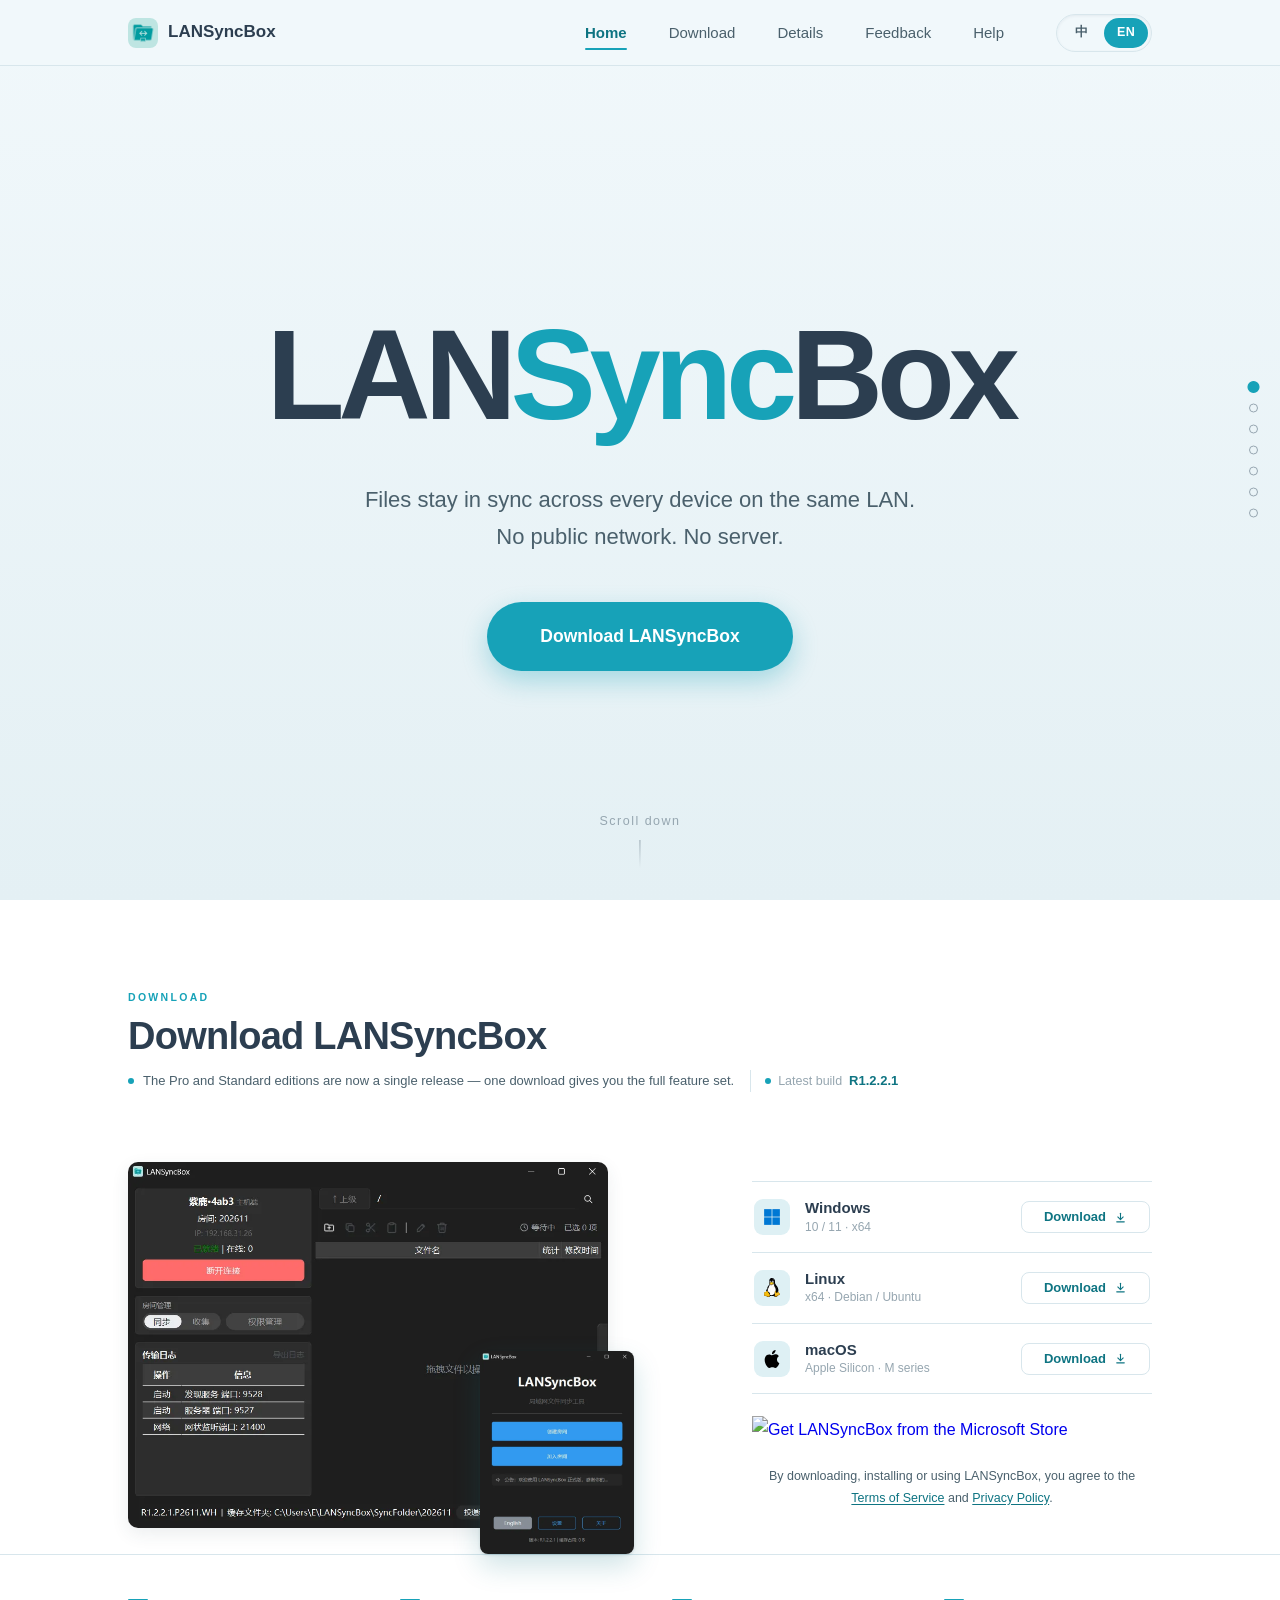
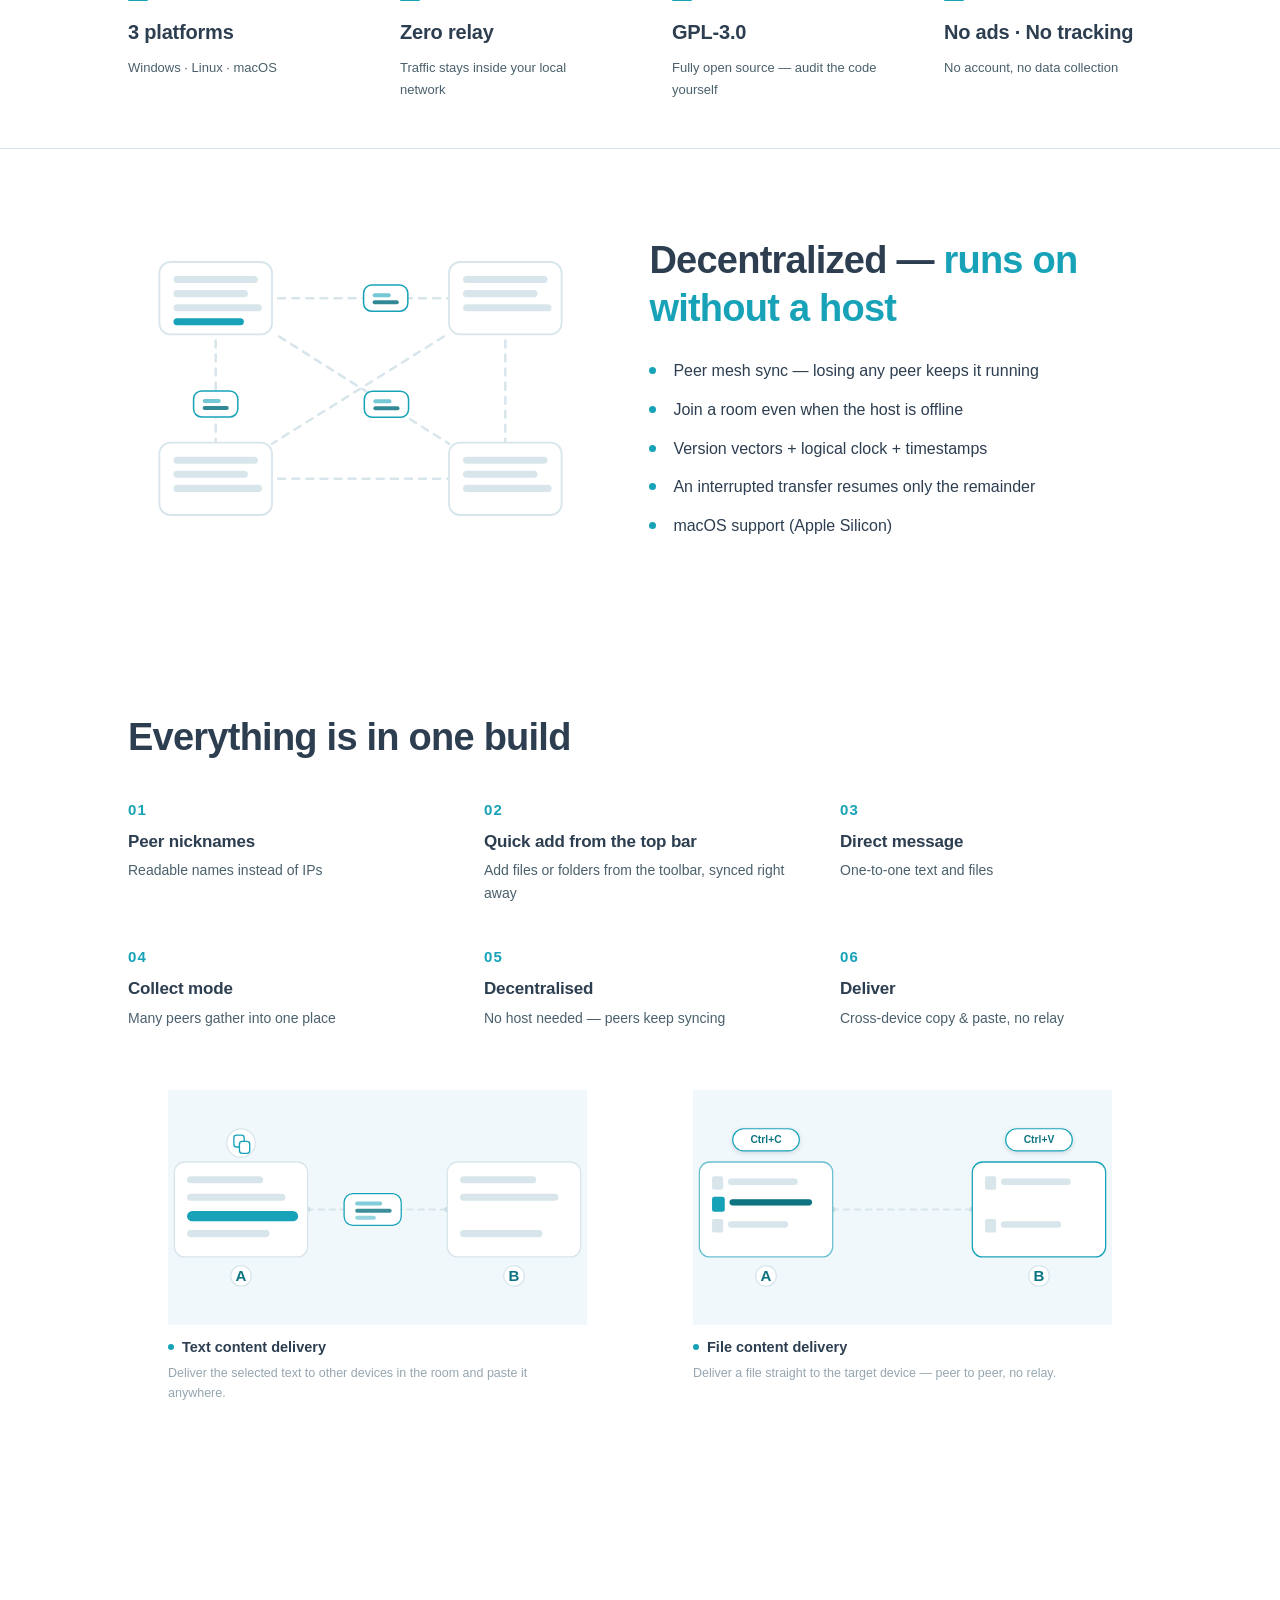
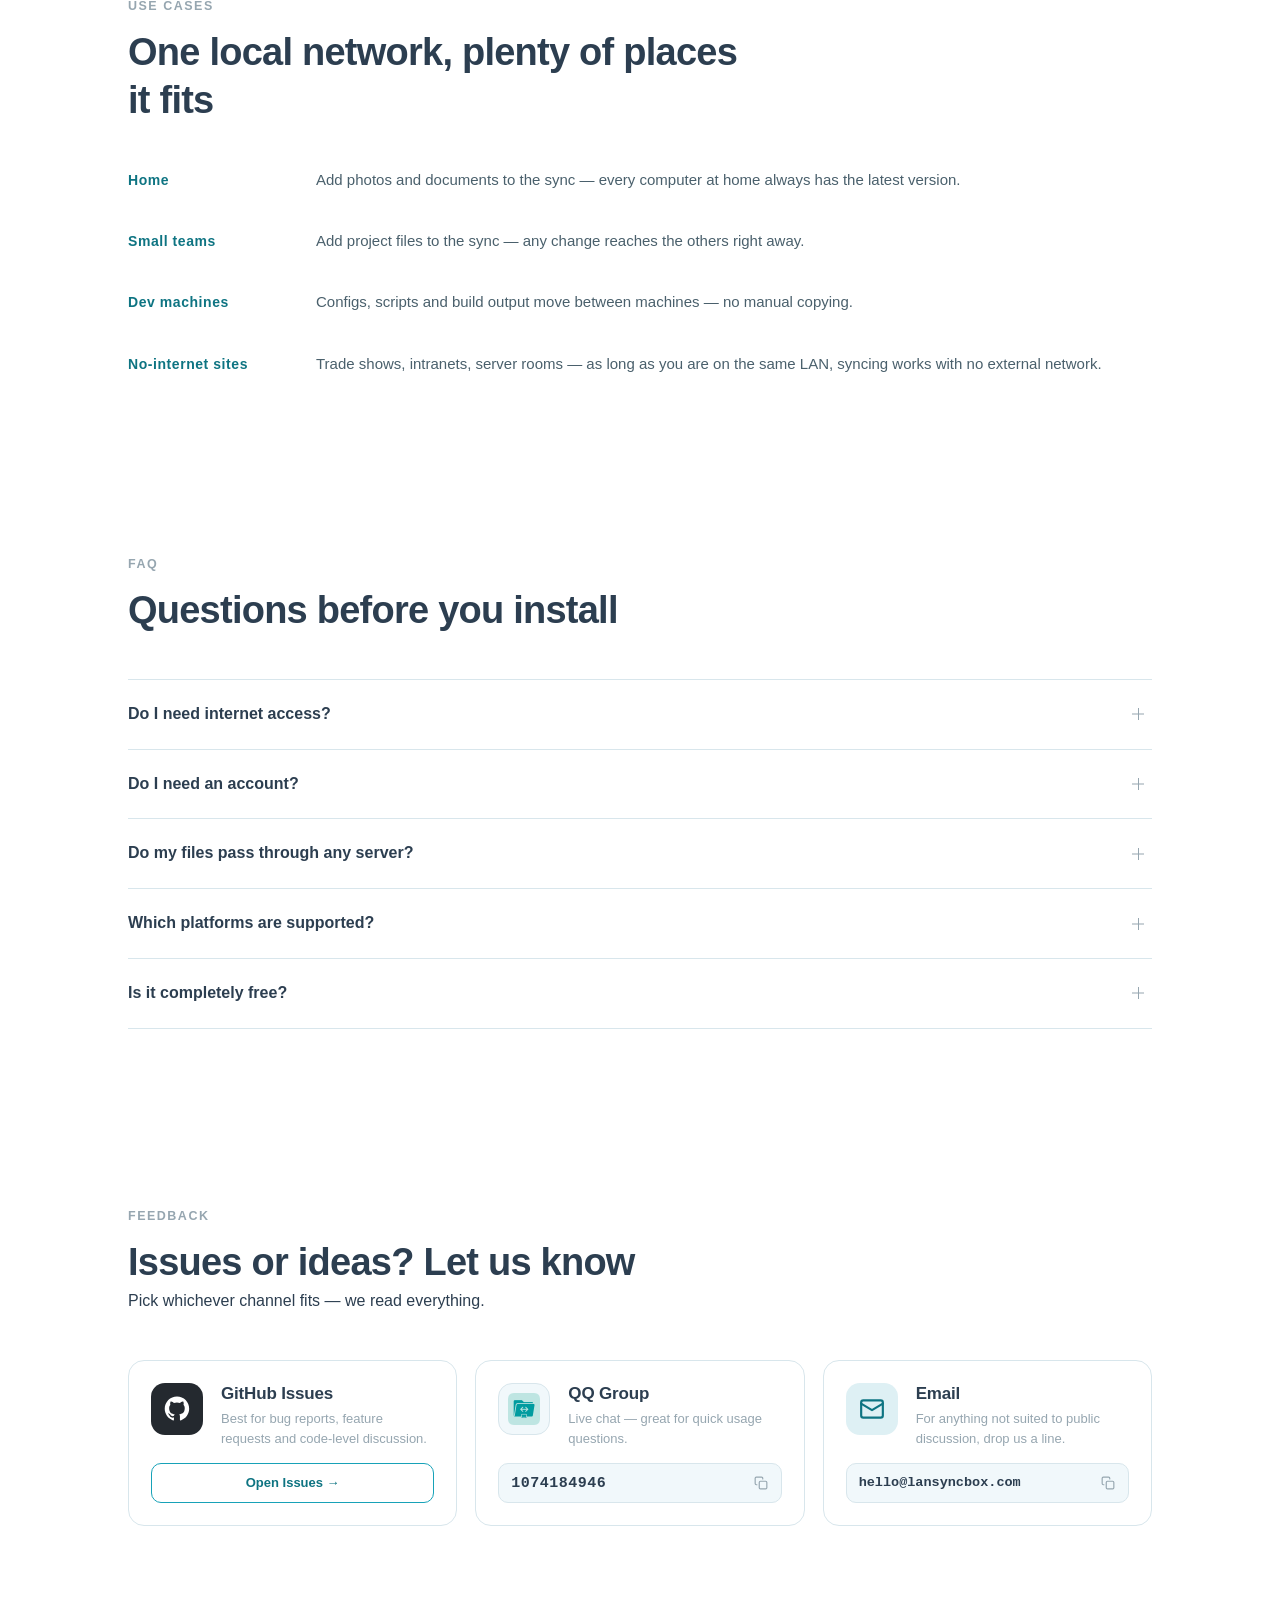
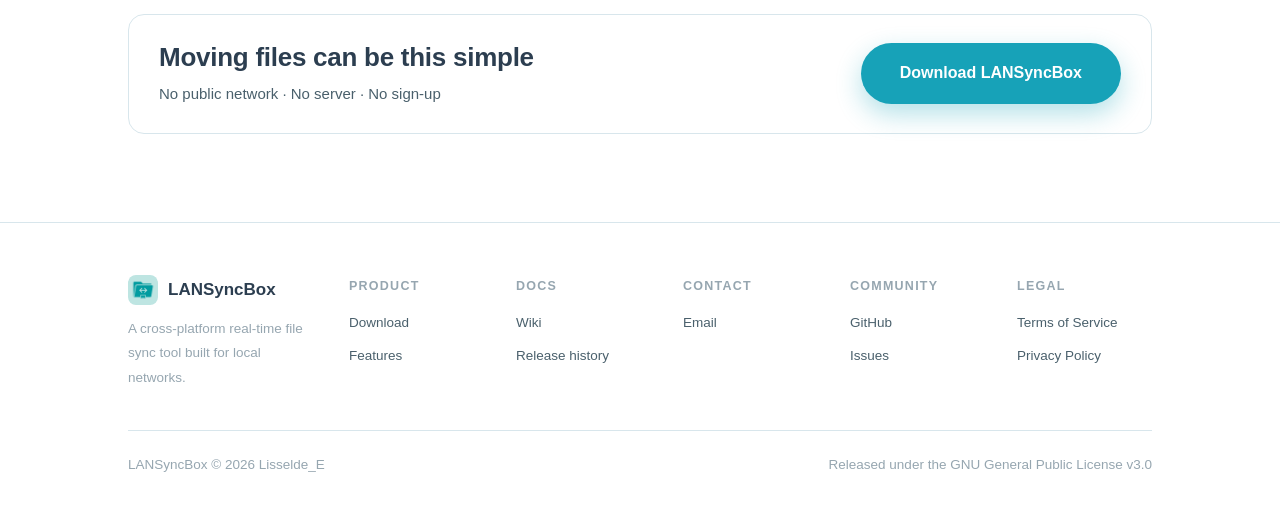
==== commit 76ea0da5: "26.11.16.1" ====
--- a/index.html
+++ b/index.html
@@ -494,7 +494,7 @@
 
 <div class="dots" id="dots"></div>
 
-<script src="assets/js/i18n.js?v=26.11.14.1"></script>
-<script src="assets/js/main.js?v=26.11.14.1"></script>
+<script src="assets/js/i18n.js?v=26.11.16.1"></script>
+<script src="assets/js/main.js?v=26.11.16.1"></script>
 </body>
 </html>
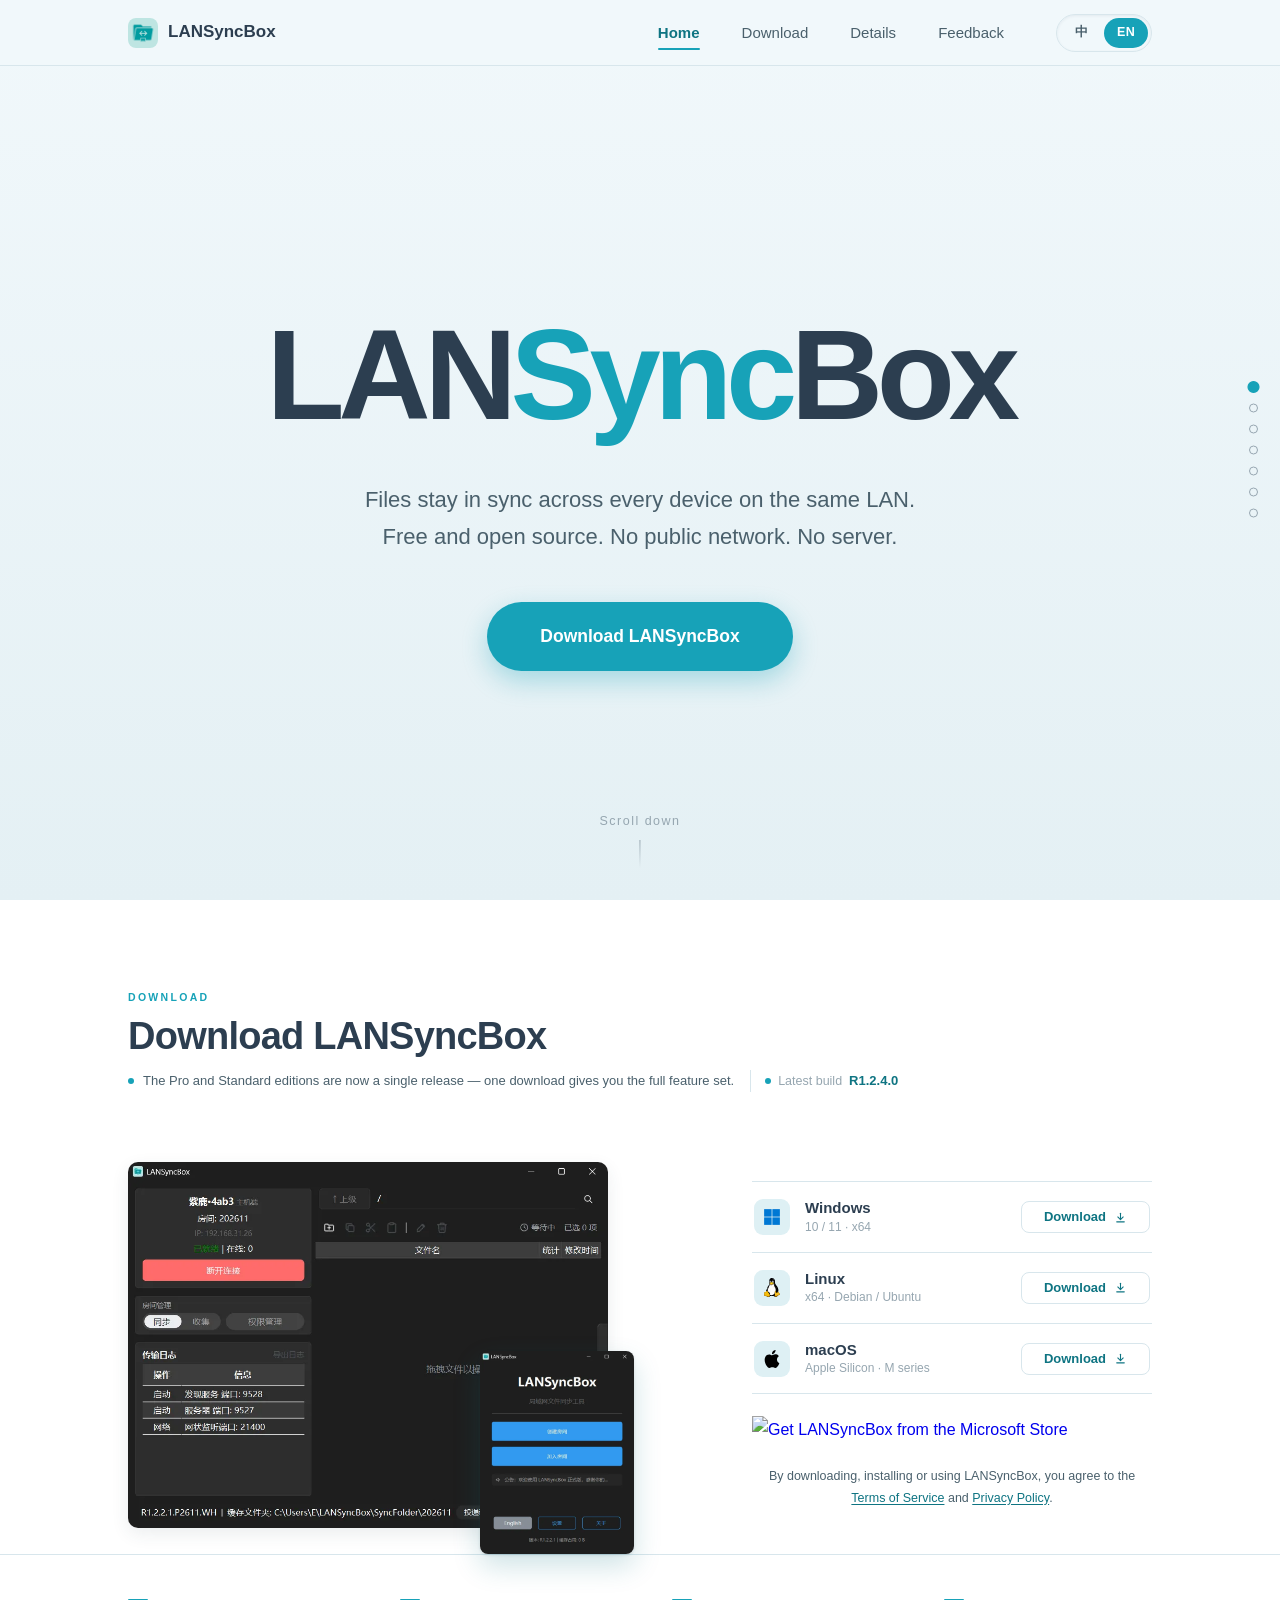
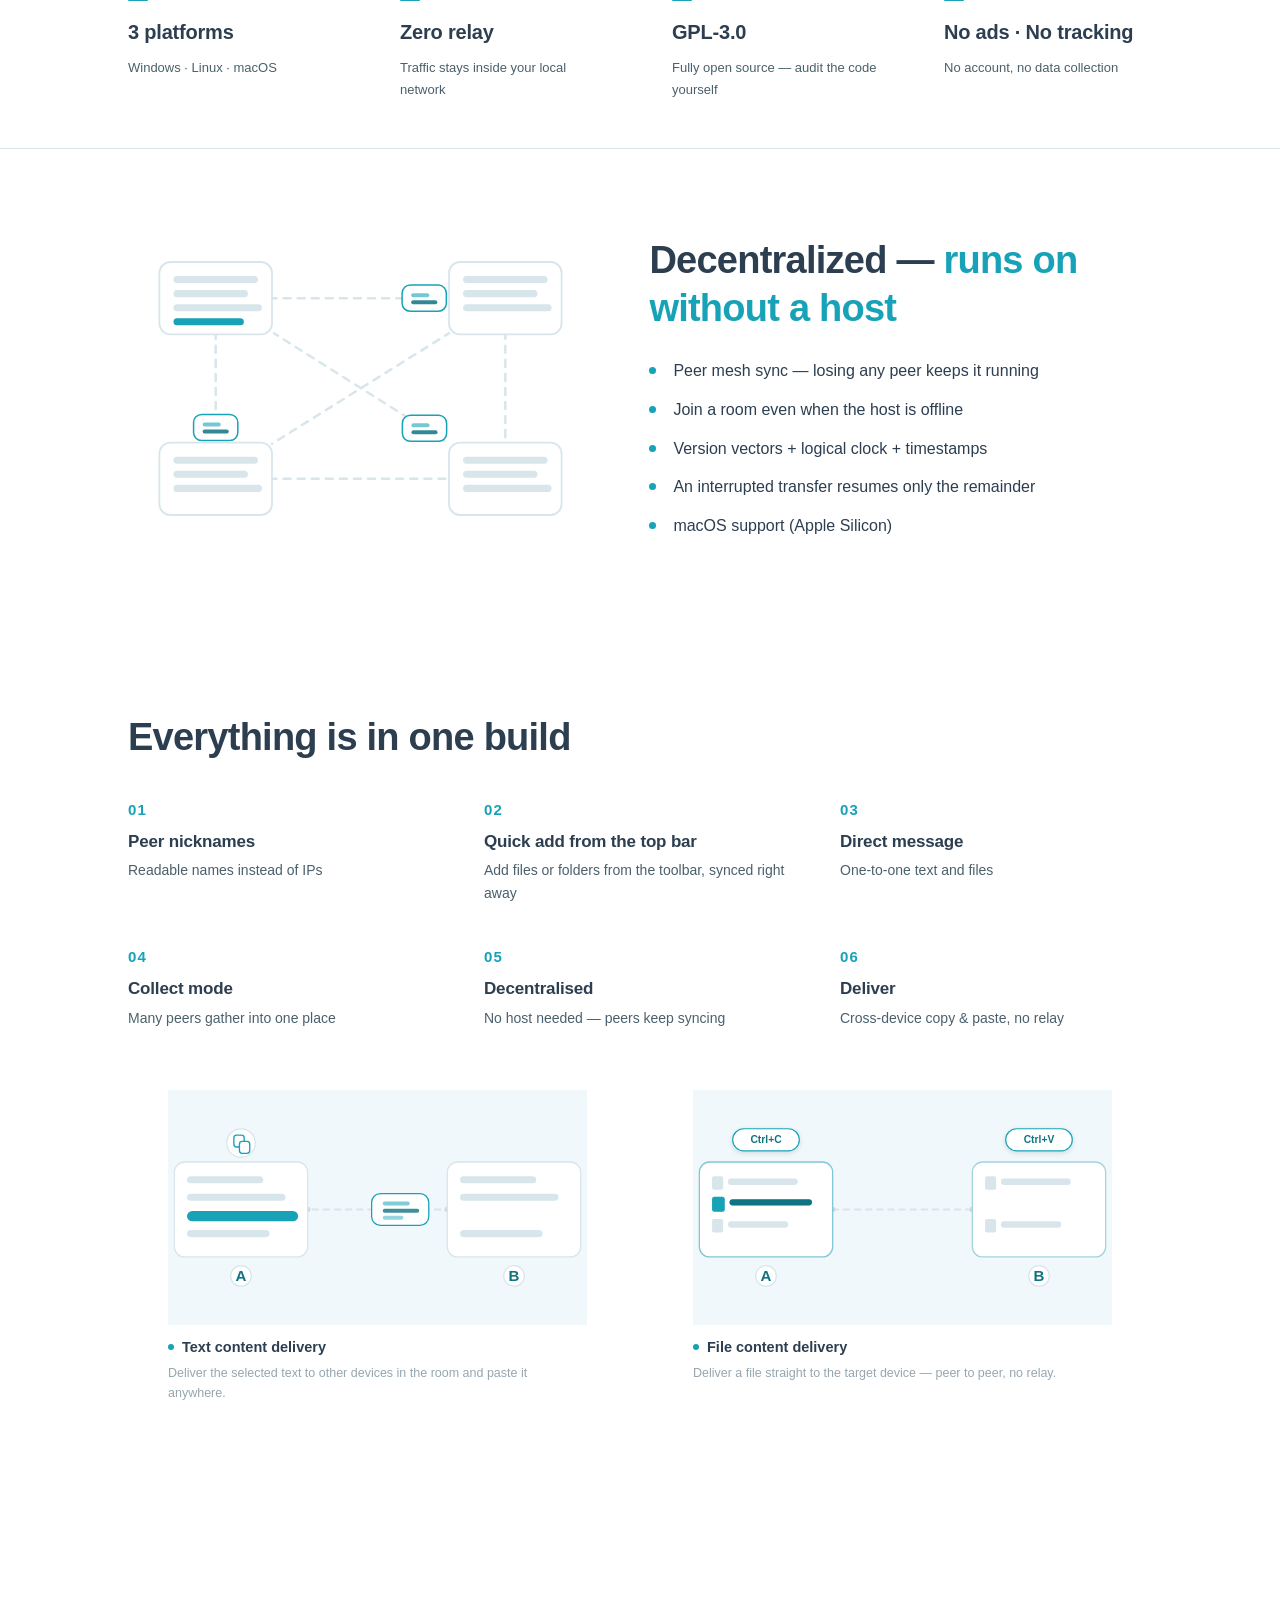
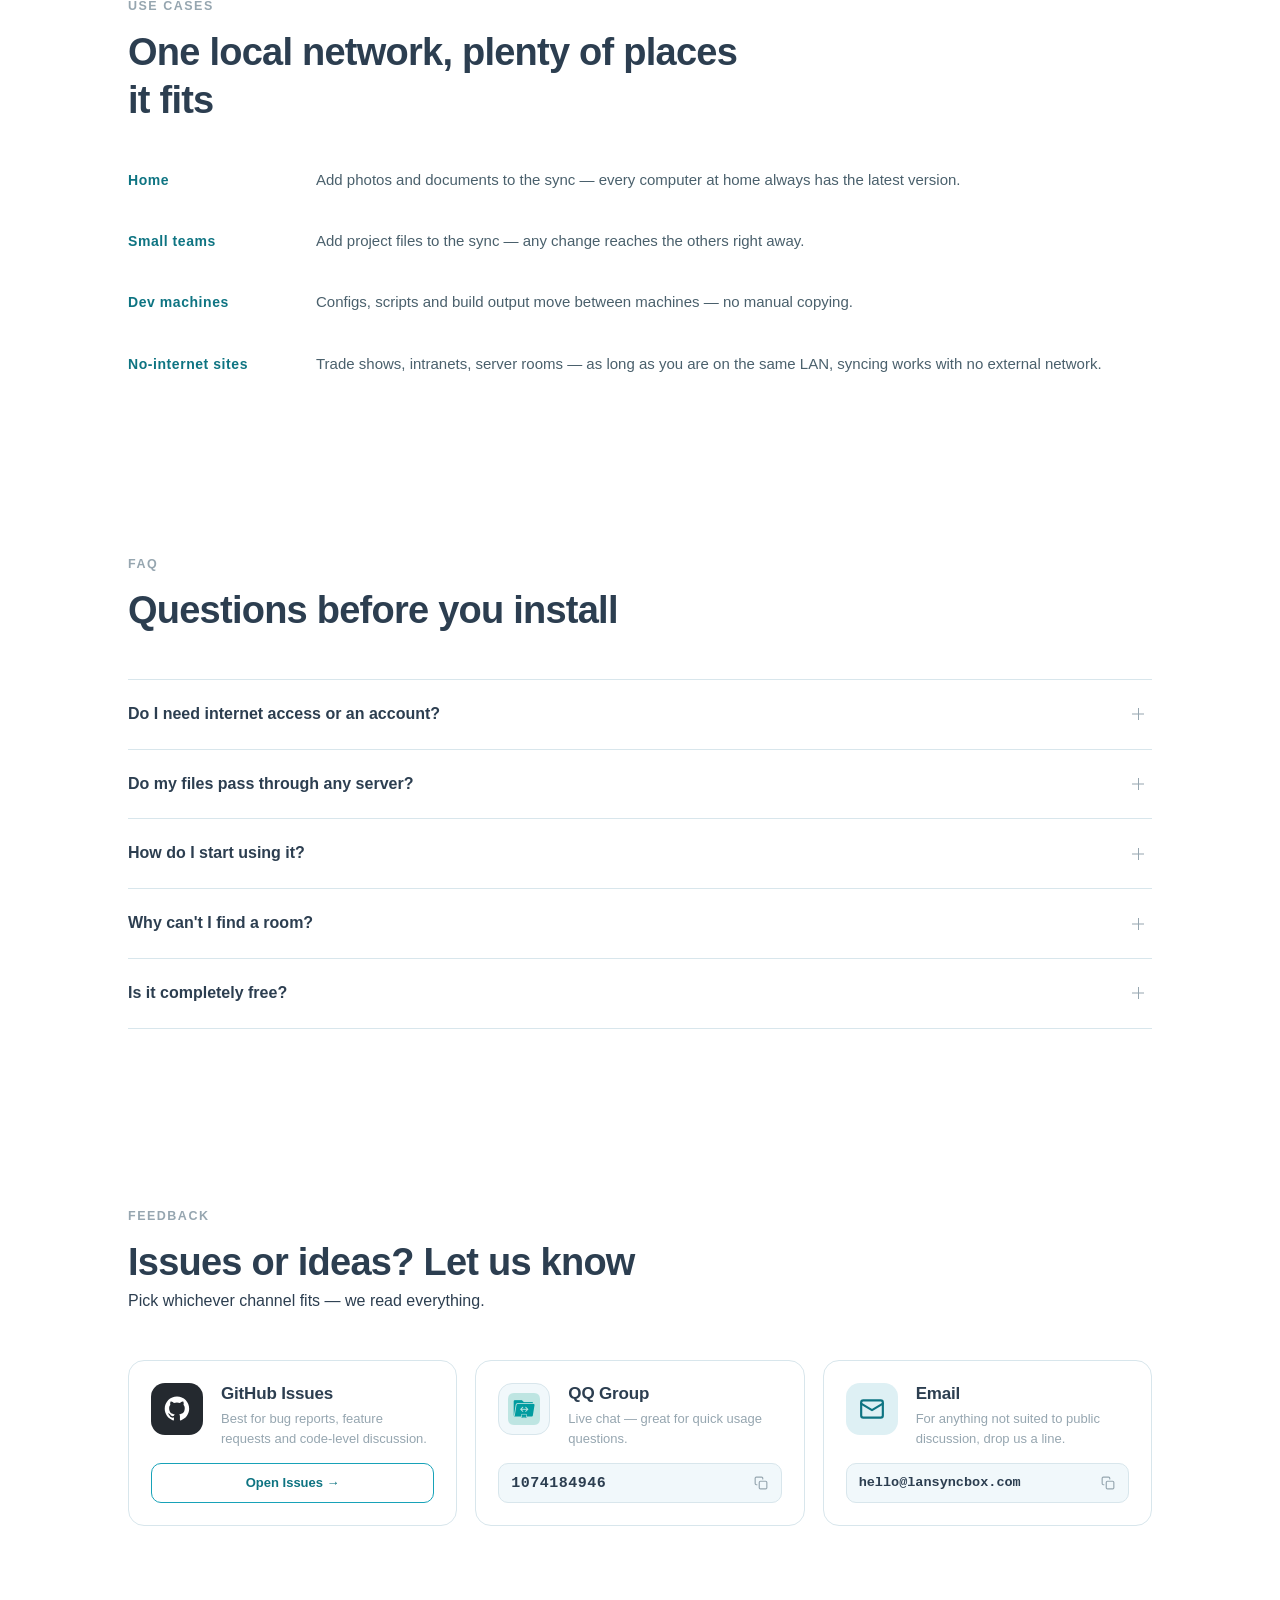
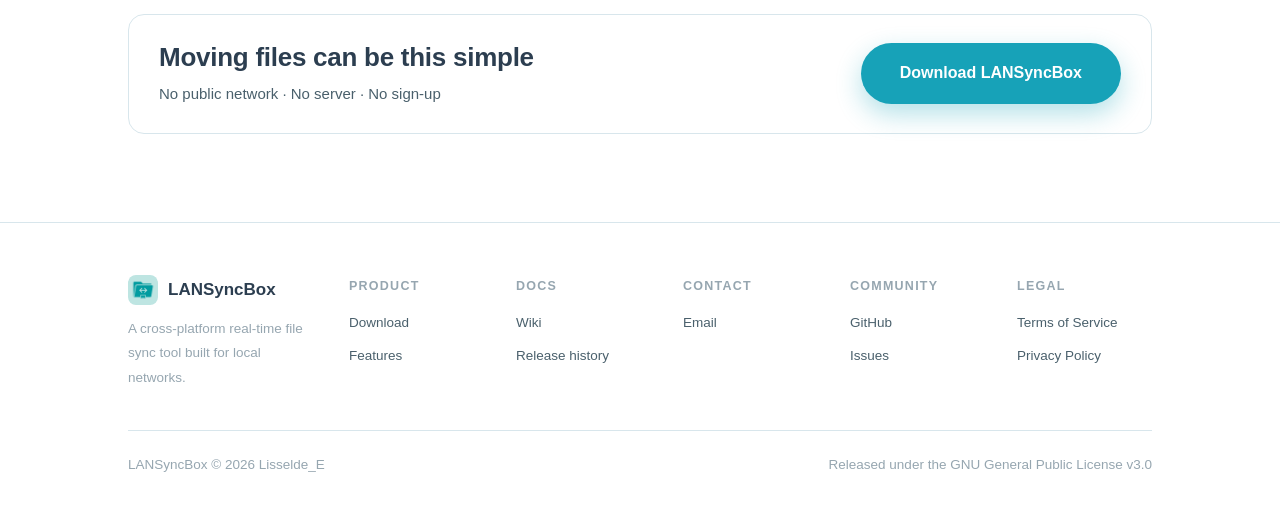
==== commit d16ada49: "26.11.22.1" ====
--- a/index.html
+++ b/index.html
@@ -118,7 +118,6 @@
             <a class="tab" href="#download" data-i18n="nav.download" data-nav="download">下载</a>
             <a class="tab" href="#details" data-i18n="nav.details" data-nav="details">详情</a>
             <a class="tab" href="#feedback" data-i18n="nav.feedback" data-nav="feedback">反馈</a>
-            <a class="tab" href="https://github.com/LisseldeE/LANSyncBox/wiki" target="_blank" rel="noopener" data-i18n="nav.help">帮助</a>
         </div>
         <div class="lang" data-active="zh-cn" role="group" aria-label="语言 / Language">
             <span class="lang-slider" aria-hidden="true"></span>
@@ -134,7 +133,7 @@
 <section class="screen hero-min" id="top">
     <div class="container">
         <h1 class="title" data-split-title aria-label="LANSyncBox">LAN<span class="accent">Sync</span>Box</h1>
-        <p class="tagline"><span data-i18n="hero.tagline.1">同一局域网内，文件实时同步到每一台设备。</span><br><span data-i18n="hero.tagline.2">无需公网，无需服务器。</span></p>
+        <p class="tagline"><span data-i18n="hero.tagline.1">同一局域网内，文件实时同步到每一台设备。</span><br><span data-i18n="hero.tagline.2">免费开源，无需公网，无需服务器。</span></p>
         <a class="btn btn-primary btn-lg" href="#download" data-i18n="hero.cta.download">下载 LANSyncBox</a>
     </div>
     <div class="scroll-hint" data-i18n="hero.scroll">向下滚动</div>
@@ -345,24 +344,24 @@
         </div>
         <div class="faq">
             <details>
-                <summary data-i18n="faq.q1">需要联网吗？</summary>
-                <div class="ans" data-i18n="faq.a1">不需要外部网络。只要设备连在同一个局域网内（同一路由器下的 Wi-Fi 或有线网络）就能同步。</div>
-            </details>
-            <details>
-                <summary data-i18n="faq.q2">需要注册账号吗？</summary>
-                <div class="ans" data-i18n="faq.a2">不需要。下载安装后即可使用，没有账号体系，也不需要手机号或邮箱。</div>
+                <summary data-i18n="faq.q1">需要联网注册账号吗？</summary>
+                <div class="ans" data-i18n="faq.a1">都不需要。只要设备连在同一个局域网内（同一路由器下的 Wi-Fi 或有线网络）即可同步；下载安装后直接使用，没有账号体系，也无需手机号或邮箱。</div>
             </details>
             <details>
                 <summary data-i18n="faq.q3">我的文件会经过你们的服务器吗？</summary>
                 <div class="ans" data-i18n="faq.a3">不会。数据全程在局域网内点对点传输，我们不运营任何中转服务器，也不采集文件内容。</div>
             </details>
             <details>
-                <summary data-i18n="faq.q4">支持哪些平台？</summary>
-                <div class="ans" data-i18n="faq.a4">支持 Windows、Linux 与 macOS（Apple Silicon）。移动端与更多平台会陆续补齐。</div>
+                <summary data-i18n="faq.q5">需要如何使用？</summary>
+                <div class="ans" data-i18n="faq.a5">在任意一台设备上创建房间，并保证房间内至少有一台设备在线；其余设备通过「加入房间」进入即可，房间号支持自动扫描，密码可选。</div>
+            </details>
+            <details>
+                <summary data-i18n="faq.q7">搜不到房间怎么办？</summary>
+                <div class="ans" data-i18n="faq.a7">先确认所有设备都连在同一个局域网内，并保证房间内至少有一台设备在线；若仍搜不到，再检查路由器是否开启了 AP 隔离、系统防火墙是否拦截了应用，或端口是否被占用。</div>
             </details>
             <details>
                 <summary data-i18n="faq.q6">完全免费吗？</summary>
-                <div class="ans" data-i18n="faq.a6">是。GNU GPL v3.0 开源，无广告、无内购、不做数据追踪；代码可在 GitHub 上自行审计。</div>
+                <div class="ans" data-i18n="faq.a6">是。GNU GPL v3.0 开源，无广告、无内购；代码可在 GitHub 上自行审计，后续也没有收费打算。</div>
             </details>
         </div>
     </div>
@@ -494,7 +493,7 @@
 
 <div class="dots" id="dots"></div>
 
-<script src="assets/js/i18n.js?v=26.11.16.1"></script>
+<script src="assets/js/i18n.js?v=26.11.22.1"></script>
 <script src="assets/js/main.js?v=26.11.16.1"></script>
 </body>
 </html>
--- a/assets/css/style.css
+++ b/assets/css/style.css
@@ -716,7 +716,6 @@
 body.page-thanks main { flex: 1 0 auto; display: flex; flex-direction: column; }
 body.page-thanks main > .screen { flex: 1; padding: 44px 0; }
 /* 收紧感谢页留白，保证内容与页脚同屏 */
-body.page-thanks .thanks-sub { margin-top: 14px; }
 body.page-thanks .thanks-block { margin-top: 30px; }
 body.page-thanks .thanks-steps { margin-top: 16px; gap: 12px; }
 
@@ -737,7 +736,6 @@
 }
 .thanks-mark svg { width: 26px; height: 26px; }
 .thanks-title { font-size: clamp(28px, 4vw, 44px); letter-spacing: -.02em; }
-.thanks-sub { margin-top: 18px; color: var(--sub); font-size: 16.5px; line-height: 1.75; }
 .thanks-auto {
     display: inline-flex; align-items: center; gap: 9px;
     margin-top: 22px; padding: 10px 20px; border-radius: 999px;
@@ -827,7 +825,6 @@
     body.page-thanks .thanks-mark svg { width: 20px; height: 20px; }
     body.page-thanks .thanks-top { margin-bottom: 18px; }
     body.page-thanks .thanks-title { font-size: clamp(22px, 3.2vw, 32px); }
-    body.page-thanks .thanks-sub { margin-top: 12px; font-size: 15.5px; }
     body.page-thanks .thanks-auto { margin-top: 16px; padding: 8px 18px; }
     body.page-thanks .thanks-block { margin-top: 16px; }
     body.page-thanks .thanks-steps { margin-top: 14px; gap: 11px; }
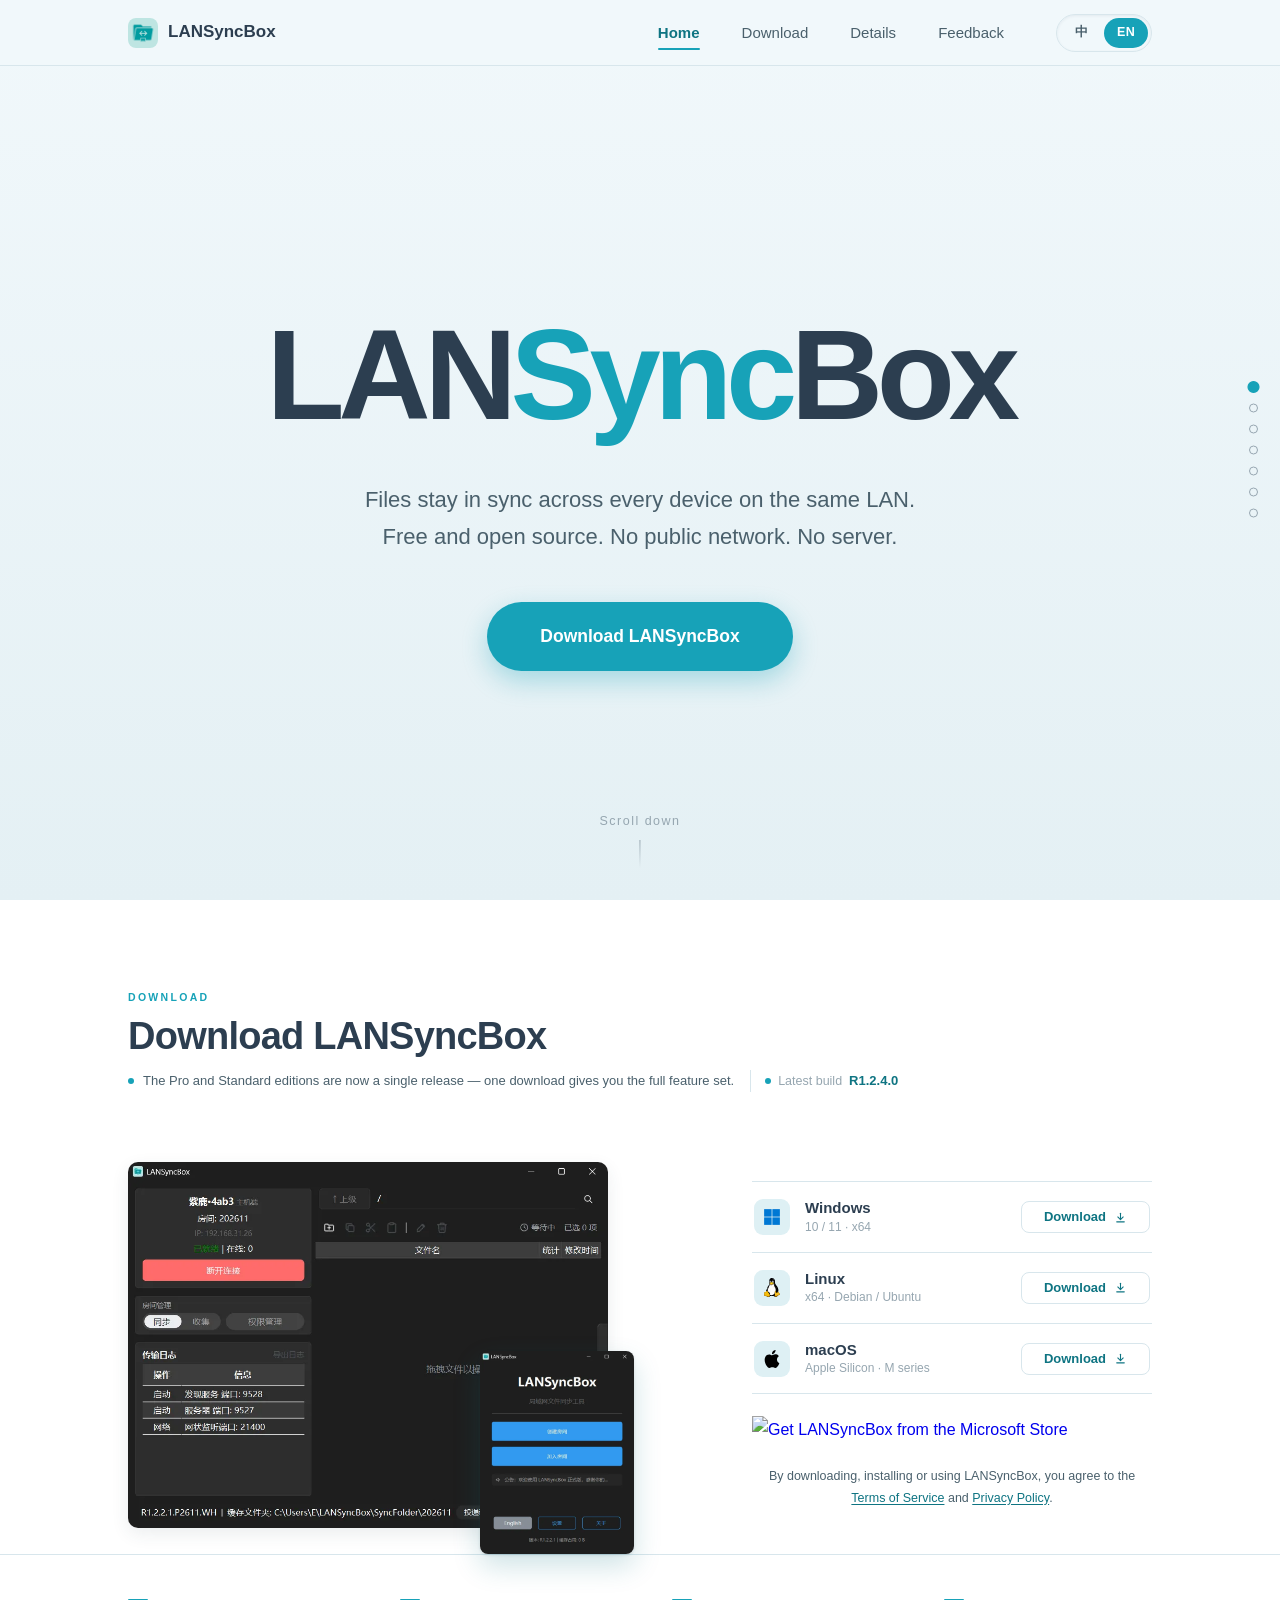
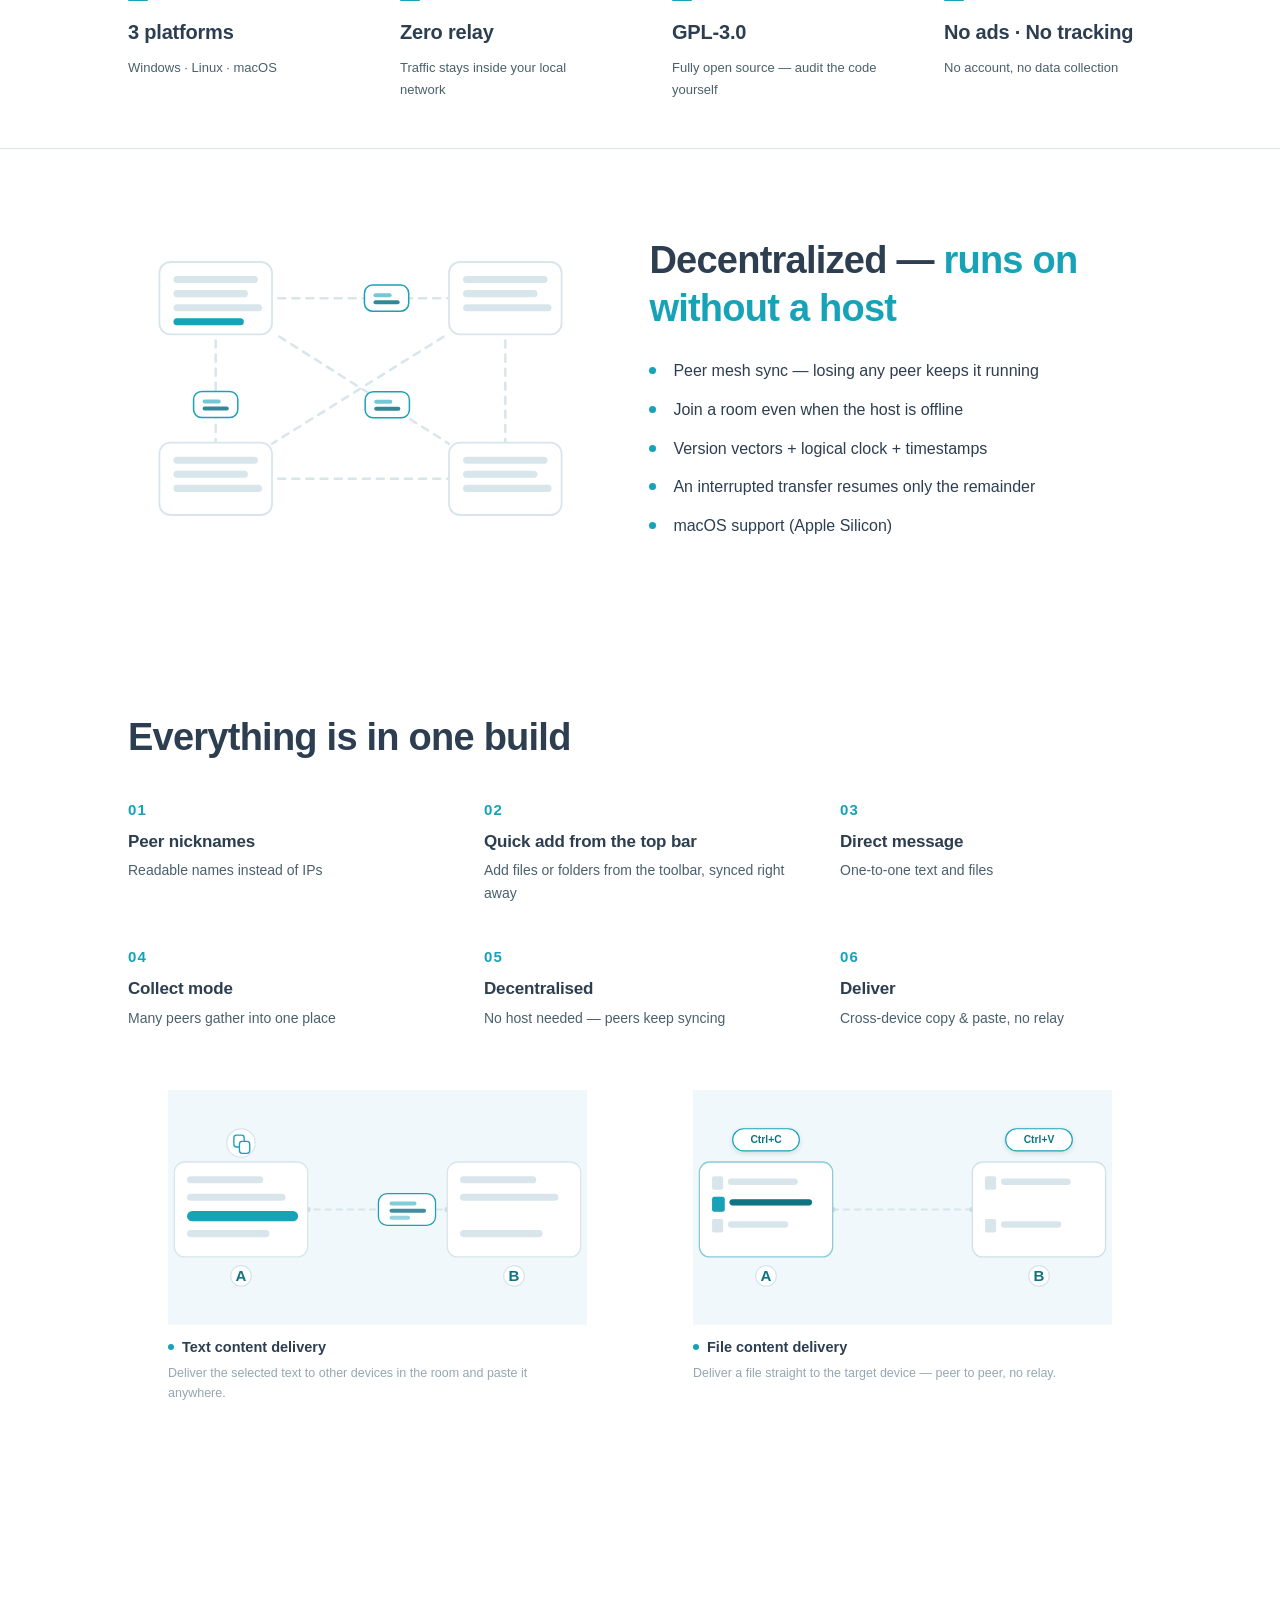
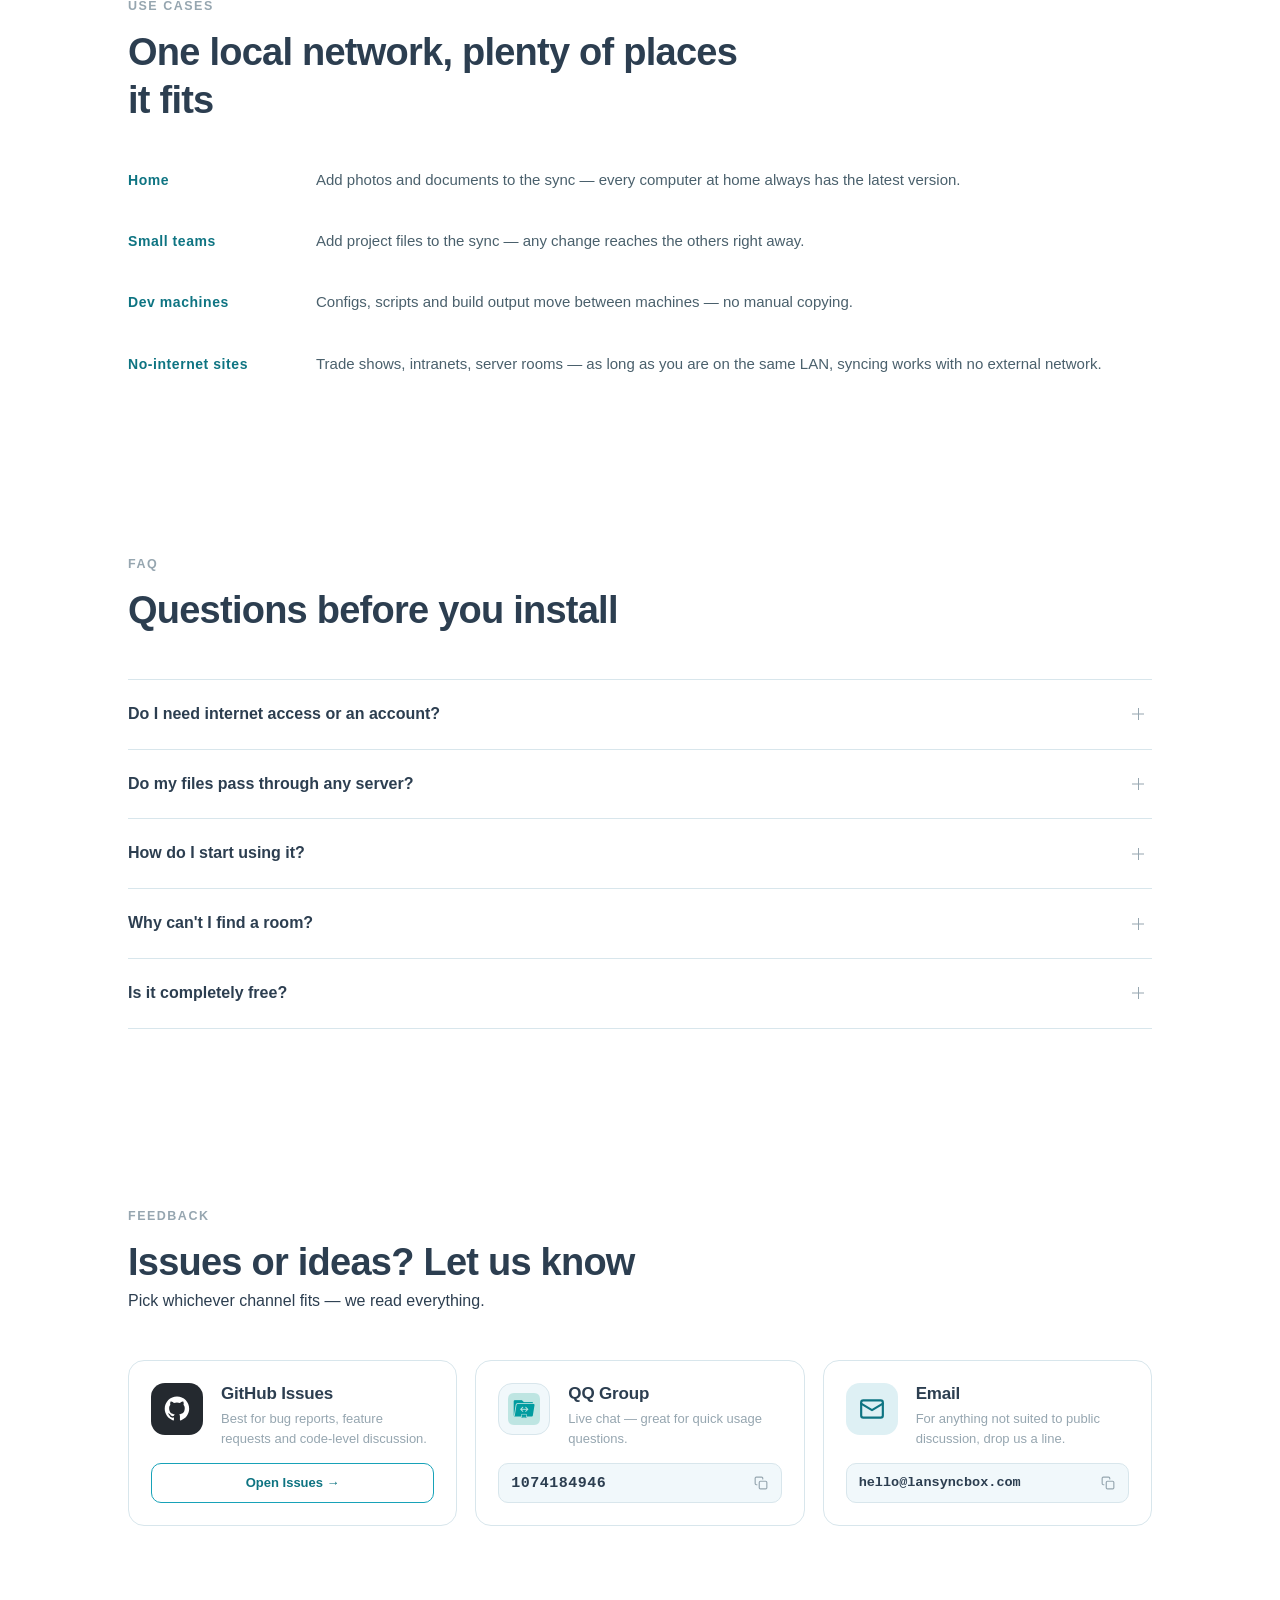
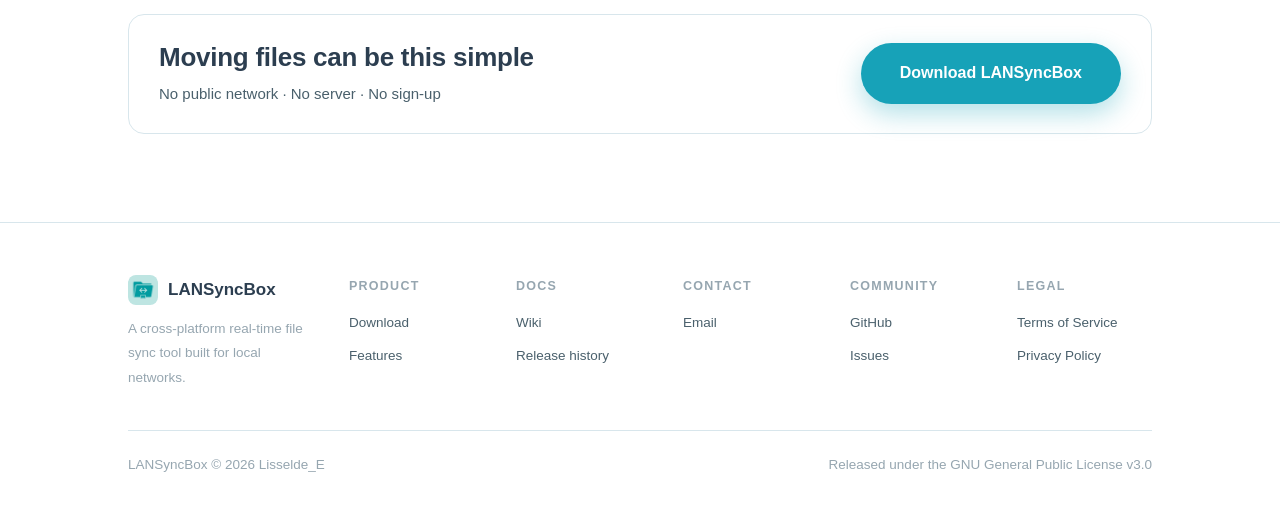
==== commit 166a6e08: "26.11.26.1" ====
--- a/index.html
+++ b/index.html
@@ -5,7 +5,7 @@
     <meta name="viewport" content="width=device-width, initial-scale=1.0">
     <title>LANSyncBox · 局域网文件实时同步工具</title>
     <meta name="description" content="LANSyncBox 是一款跨平台、专为局域网设计的文件实时同步工具。">
-    <link rel="icon" href="assets/images/icon/lansyncbox.ico" type="image/x-icon">
+    <link rel="icon" href="favicon.ico" type="image/x-icon">
     <link rel="stylesheet" href="assets/css/style.css?v=26.11.14.1">
     <script>
         // 单文件语言入口：?lang= > localStorage > 浏览器语言。
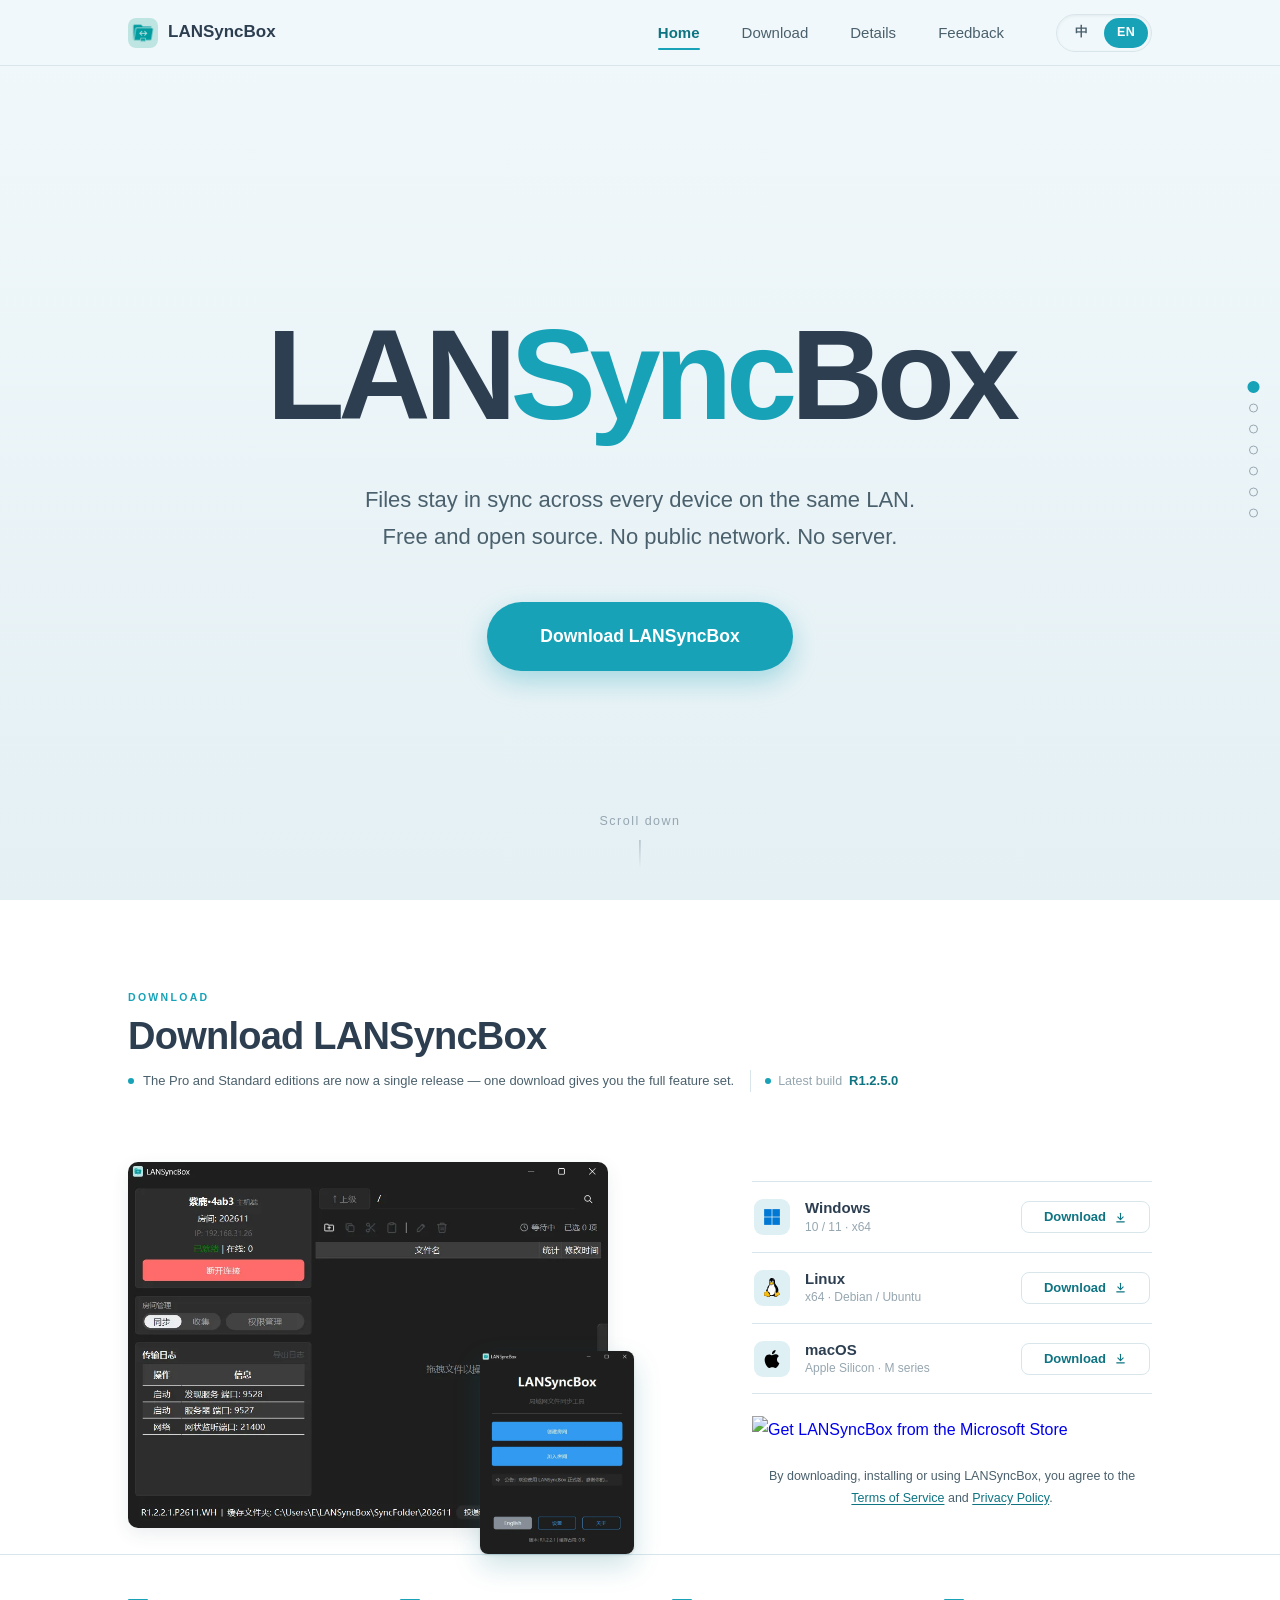
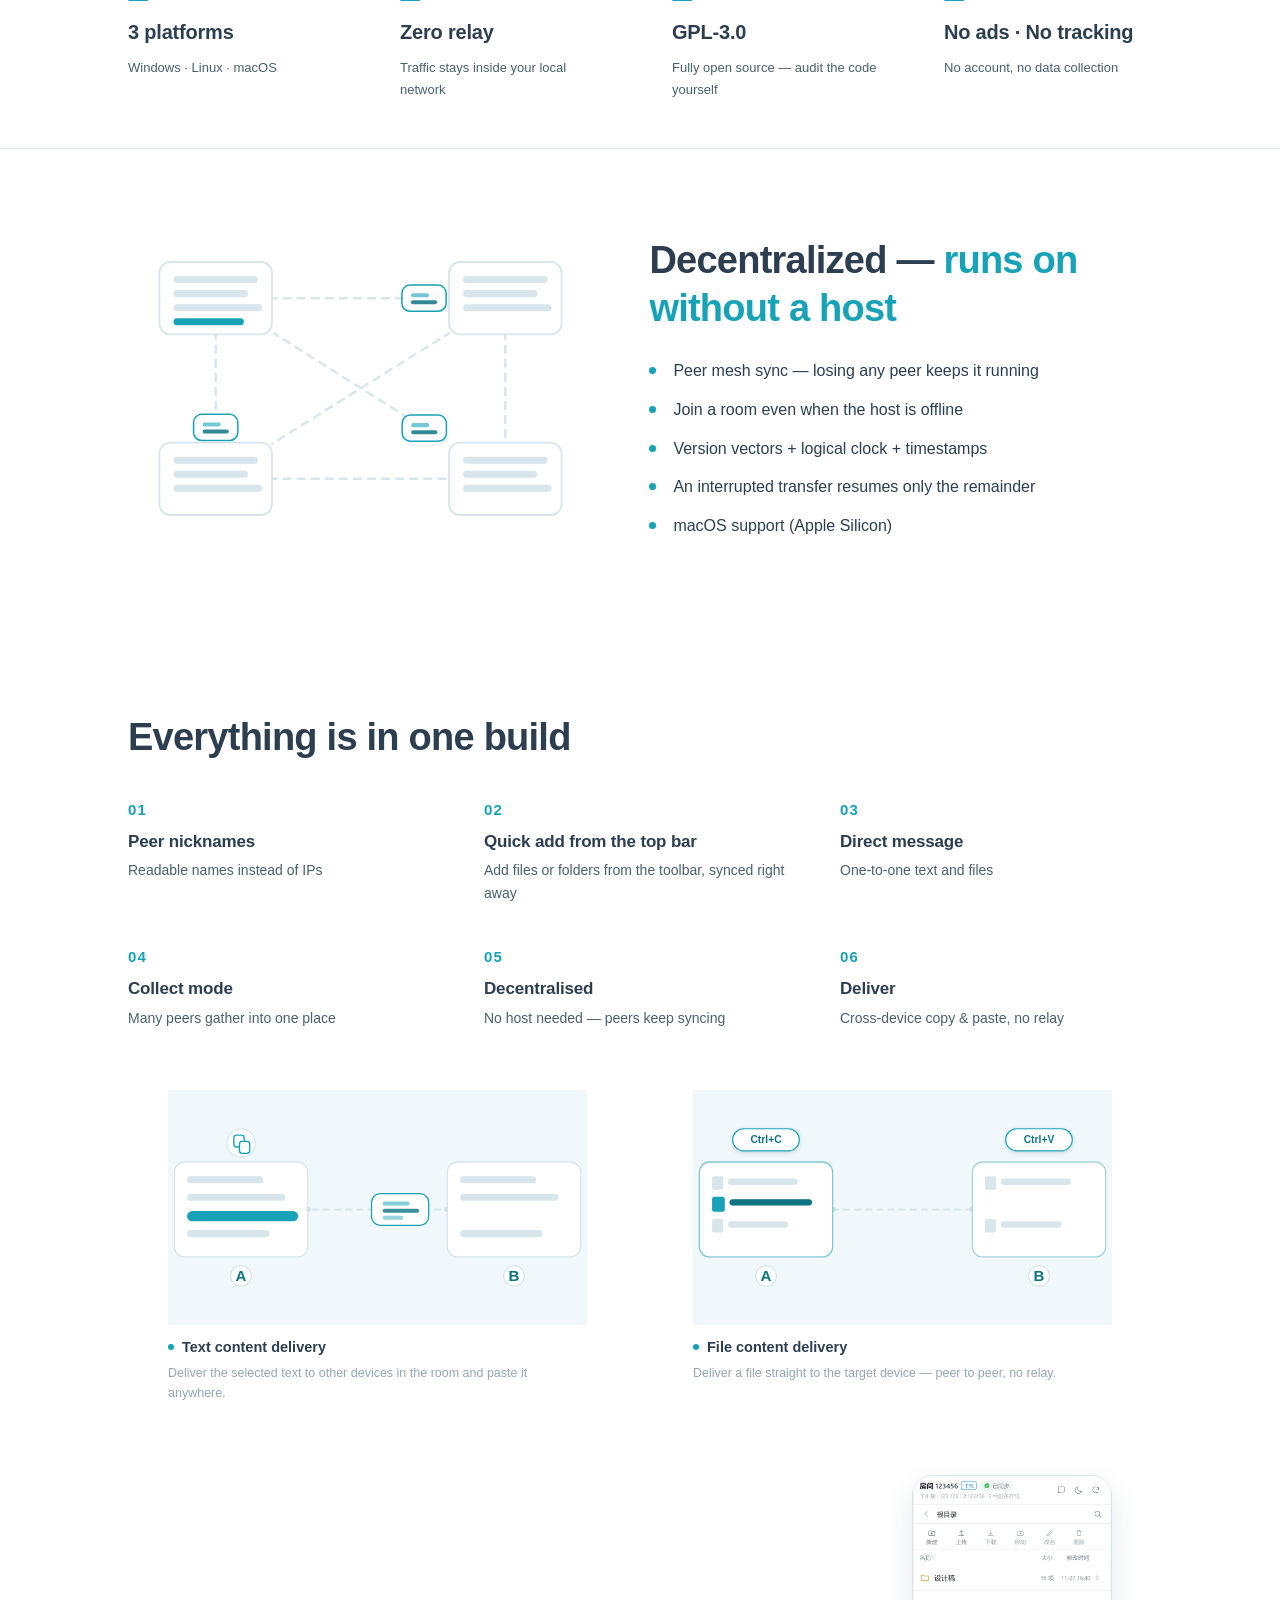
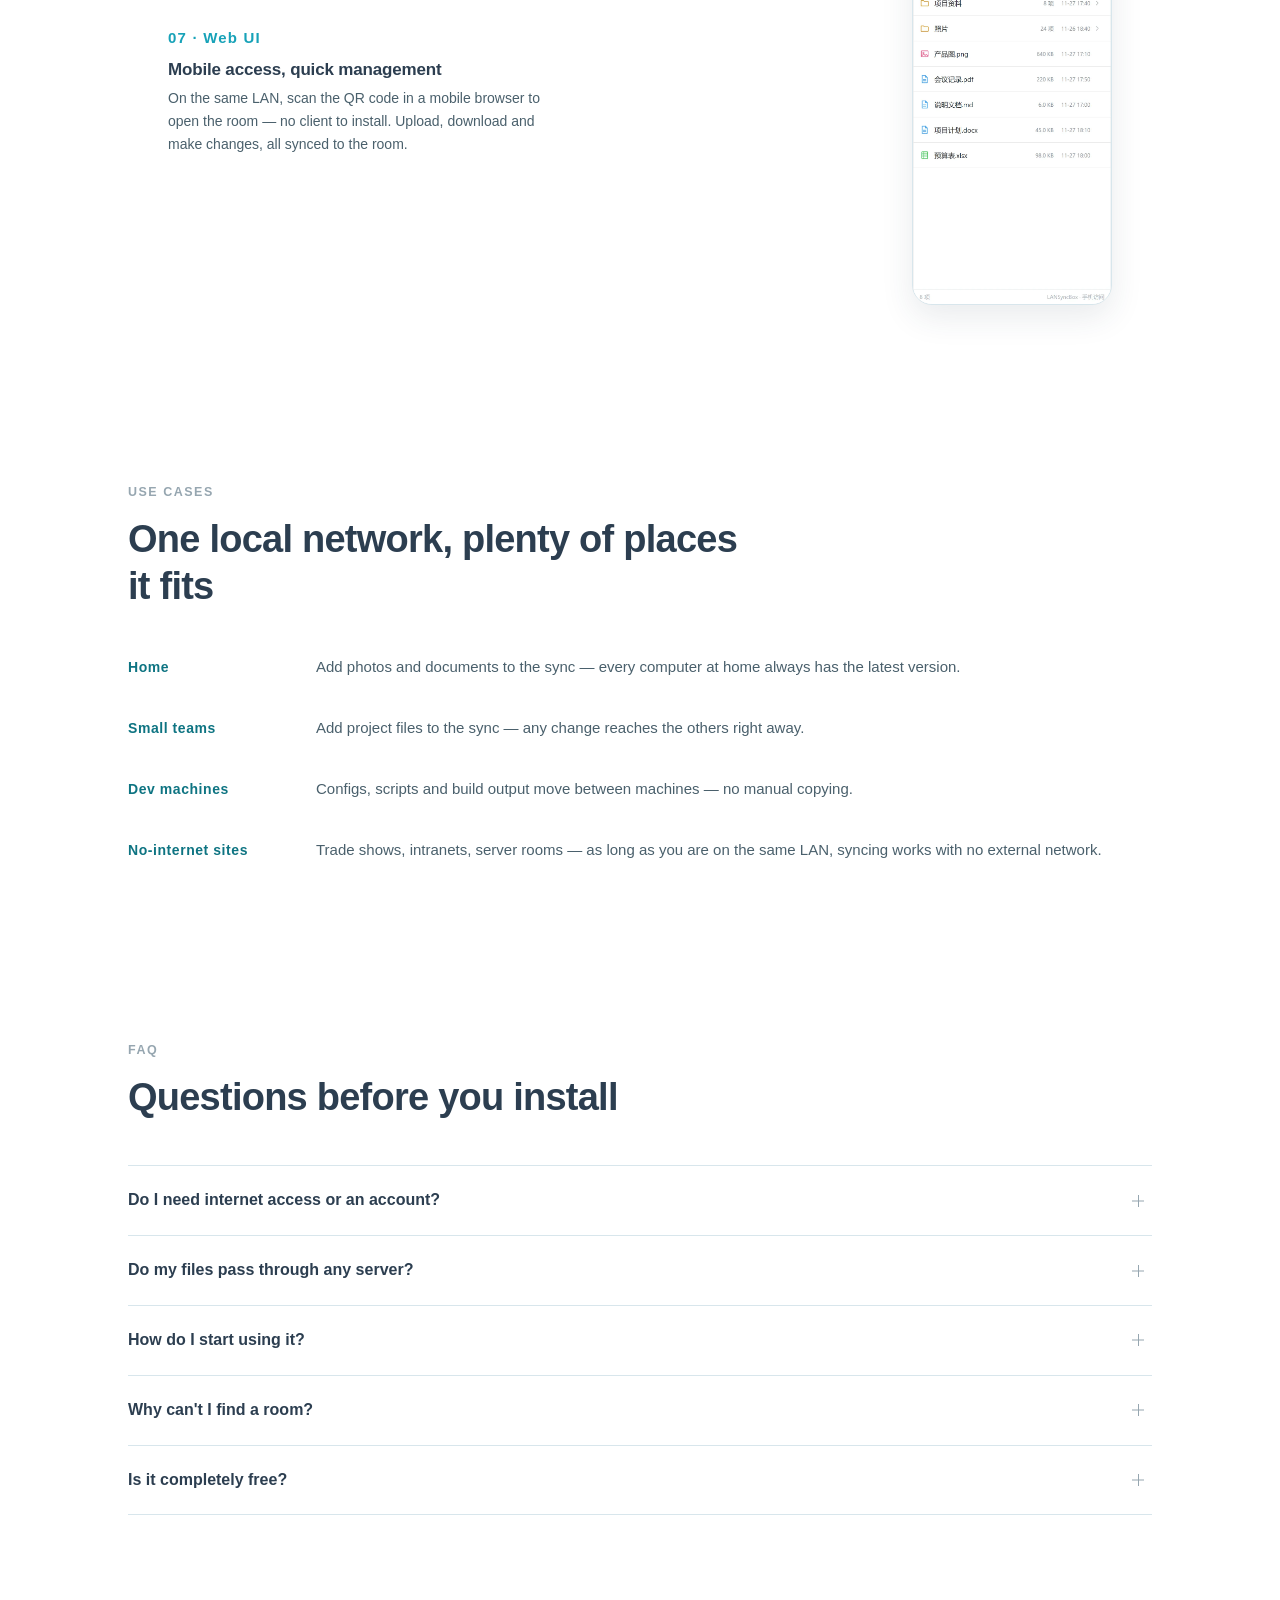
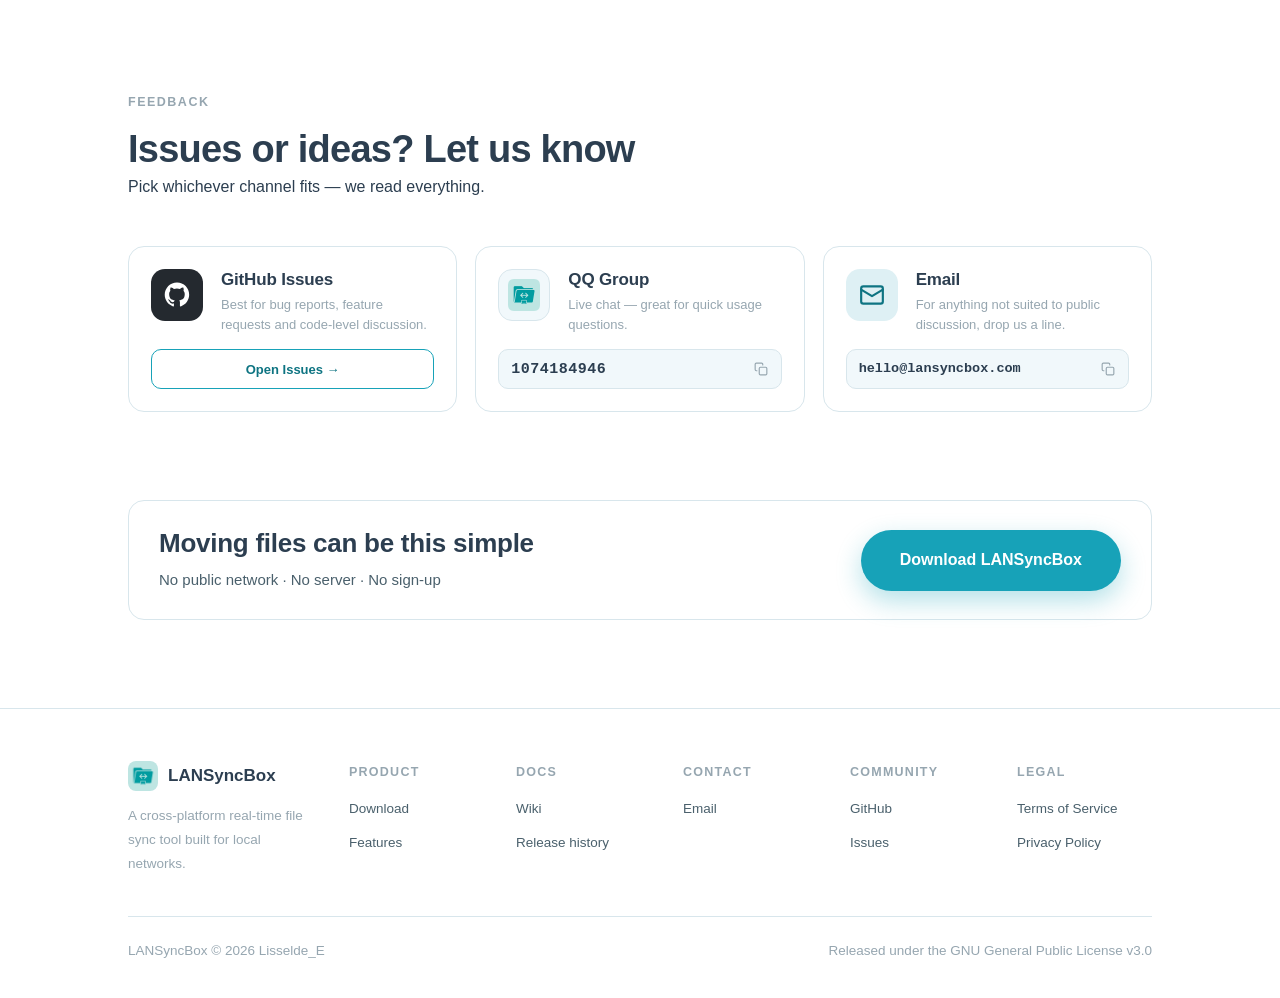
==== commit 9c877df7: "26.11.27.1" ====
--- a/index.html
+++ b/index.html
@@ -6,7 +6,7 @@
     <title>LANSyncBox · 局域网文件实时同步工具</title>
     <meta name="description" content="LANSyncBox 是一款跨平台、专为局域网设计的文件实时同步工具。">
     <link rel="icon" href="favicon.ico" type="image/x-icon">
-    <link rel="stylesheet" href="assets/css/style.css?v=26.11.14.1">
+    <link rel="stylesheet" href="assets/css/style.css?v=26.11.27.1">
     <script>
         // 单文件语言入口：?lang= > localStorage > 浏览器语言。
         // 只登记语言，不改地址栏、不做任何跳转 —— 一次请求直接出界面。
@@ -304,6 +304,21 @@
                 </figcaption>
             </figure>
         </div>
+
+        <!-- 第 07 项 · Web UI 手机访问：文案在左、手机截图在右，两端与上方两列演示图对齐 -->
+        <div class="webui">
+            <div class="webui-text tile">
+                <div class="tile-ico">07 · <span data-i18n="webui.kicker">Web UI</span></div>
+                <h3 data-i18n="webui.title">手机访问，快捷管理</h3>
+                <p data-i18n="webui.desc">同一局域网内，手机浏览器扫码即可访问房间，无需安装客户端；支持上传/下载/修改，操作会同步至房间内。</p>
+            </div>
+            <div class="webui-media">
+                <div class="shot webui-shot">
+                    <img src="assets/images/webp/webui.webp" width="780" height="1688" loading="lazy" decoding="async"
+                         alt="手机浏览器访问房间文件" data-i18n-alt="webui.alt">
+                </div>
+            </div>
+        </div>
     </div>
 </section>
 
@@ -493,7 +508,7 @@
 
 <div class="dots" id="dots"></div>
 
-<script src="assets/js/i18n.js?v=26.11.22.1"></script>
+<script src="assets/js/i18n.js?v=26.11.27.1"></script>
 <script src="assets/js/main.js?v=26.11.16.1"></script>
 </body>
 </html>
--- a/assets/css/style.css
+++ b/assets/css/style.css
@@ -495,6 +495,22 @@
 }
 .demo figcaption span { display: block; margin-top: 5px; font-size: 12.5px; line-height: 1.6; color: var(--faint); }
 
+/* 第 07 项 · Web UI 手机访问：文案贴左列、手机截图贴右列，两端分别与上方两张演示图对齐。
+   竖图配短文案不适合贴在一起（会显得挤），分开锚在两端反而读作一条完整内容 */
+.webui {
+    display: grid;
+    grid-template-columns: repeat(2, 1fr);
+    gap: 26px;
+    align-items: center;
+    margin-top: 56px;
+}
+/* 上方 .demo 是 <figure>，默认左右各 40px 外边距；这里同样内缩，
+   让文案左缘对齐左图、截图右缘对齐右图 */
+.webui-text { justify-self: start; max-width: 440px; padding-left: 40px; }
+.webui-media { justify-self: end; padding-right: 40px; }
+.webui-shot { width: 200px; }
+.webui-shot img { width: 100%; height: auto; }
+
 /* 右侧分段指示器 */
 .dots { position: fixed; right: 22px; top: 50%; transform: translateY(-50%); z-index: 40;
     display: flex; flex-direction: column; gap: 12px; }
@@ -868,6 +884,9 @@
     .split { grid-template-columns: 1fr; gap: 36px; }
     .split.flip .split-media { order: 0; }
     .demos { grid-template-columns: 1fr; }
+    .webui { grid-template-columns: 1fr; gap: 30px; margin-top: 44px; }
+    .webui-text { max-width: none; padding-left: 0; }
+    .webui-media { justify-self: center; padding-right: 0; }
     .dots { display: none; }
     /* 能力清单：三列降两列 */
     .tiles { grid-template-columns: repeat(2, 1fr); column-gap: 36px; row-gap: 32px; }
